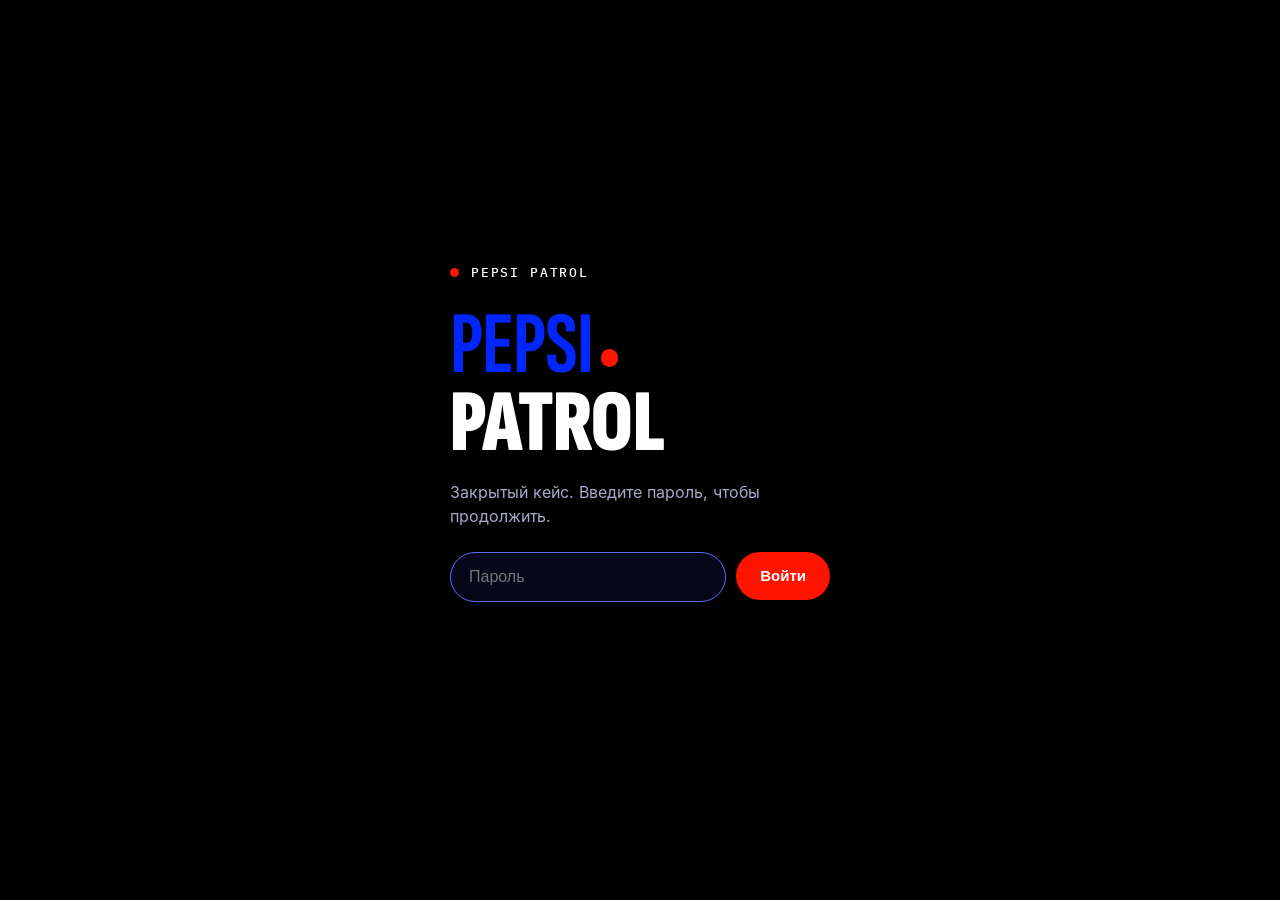
==== delivery/index.html @ 97bf5fcb "Password-protected site Co-Authored-By: Claude Opus 5.5 <noreply@anthropic.com> Claude-Session: http" ====
<!DOCTYPE html>
<html lang="ru"><head><meta charset="utf-8"><meta name="viewport" content="width=device-width,initial-scale=1">
<meta name="robots" content="noindex,nofollow"><title>Pepsi Patrol</title>
<style>
@font-face{font-family:SS;src:url(../assets/fonts/SofiaSansExtraCondensed-var.woff) format("woff");font-weight:100 900}
@font-face{font-family:IN;src:url(../assets/fonts/Inter-Regular.woff) format("woff");font-weight:400}
@font-face{font-family:IN;src:url(../assets/fonts/Inter-SemiBold.woff) format("woff");font-weight:600}
@font-face{font-family:PM;src:url(../assets/fonts/IBMPlexMono-Medium.woff) format("woff");font-weight:500}
html,body{margin:0;height:100%;background:#000;color:#fff;font:16px/1.5 IN,-apple-system,BlinkMacSystemFont,"Inter","Segoe UI",sans-serif}
.g{min-height:100%;display:flex;align-items:center;justify-content:center;padding:24px;box-sizing:border-box}
.b{width:100%;max-width:380px}
.c{font:500 13px/1 PM,ui-monospace,"IBM Plex Mono",Menlo,monospace;letter-spacing:.14em;display:flex;align-items:center;gap:12px;margin-bottom:28px}
.c i{width:9px;height:9px;border-radius:50%;background:#FF1400;animation:r 1s steps(1,end) infinite}@keyframes r{50%{opacity:0}}
h1{font:900 88px/.88 SS,"Arial Narrow",Impact,sans-serif;text-transform:uppercase;margin:0 0 18px;letter-spacing:-.01em}
h1 b{color:#0025FF}h1 s{display:inline-block;width:.2em;height:.2em;border-radius:50%;background:#FF1400;margin:0 .08em .06em;text-decoration:none}
p{color:#a8a8c8;margin:0 0 24px}
form{display:flex;gap:10px}
input{flex:1;min-width:0;height:48px;padding:0 18px;border-radius:999px;border:1px solid #2A2A52;background:#07071A;color:#fff;font-size:16px;outline:none}
input:focus{border-color:#5A6BFF}
button{height:48px;padding:0 24px;border:0;border-radius:999px;background:#FF1400;color:#fff;font-size:15px;font-weight:600;cursor:pointer}
.e{color:#FF6A5A;font-size:14px;min-height:20px;margin-top:12px}
</style></head><body>
<div class="g" id="g" hidden><div class="b">
<div class="c"><i></i>PEPSI PATROL</div>
<h1><b>Pepsi</b><s></s>Patrol</h1>
<p>Закрытый кейс. Введите пароль, чтобы продолжить.</p>
<form id="f"><input id="p" type="password" placeholder="Пароль" autocomplete="current-password" autofocus><button>Войти</button></form>
<div class="e" id="e"></div>
</div></div>
<script>
(async()=>{
const D={"salt": "HKUfVWzp7LvP8jvG153Vdg==", "it": 250000, "iv": "/3OHtDI54fpxTOy0", "ct": "3UNC2kBSzZLPqEpUB5fY4RHz/Sya+klhD2lL5yVtcmkyyMQi2EN7cRAvJ16w9U+a5v+Jshfm+qxb8sYm/rjNNYRMFFnth9c3Gv2fn6sEjP8+9yer0G+1AqYQMEJwfu5Zbgmg4ByKw1hubXs41x9pPd1Cpqx+Q5APfZ/ikOLcjN3aSF/cDmlP+0+jsYXXgn1MKTS+yjKbNaCmOxPR57pOdZTP9et6x9Tj5CdukwjO6j9SDXgLLNcyFMmweJCDRpX2sLx/uZPBsRBiJ4KGvTRYN5bDCr4duCyHhegU1S6XSU+c1VIeq5hjBIetg3aekes84XD7Cn55G6oW4hOst9+JJWdV4v6jBeuOMyRygdH18iFX0t1u/EQBxpbOx6FjiC6F3s0RfxR23OlDobm65WY+uN6QMsenANQXTj4U3SzcXgkEGr+TCMkz+x+c8RwglfQXT7jR6FlYvpTQ2dpAq9TCu5ThPIsLtHI7PP/HBrk4B4iIwKPKi6nEyWXLoMs65Ke0EH0gGq8iZJEia3iAgwfam3u/zNLY2T9n8Yb+WfWYZqFQE7umTd69CW5H4n4pAR3Z1X5rmZcHmaRRBxybThjEpVGqfAvnFLKyKhYRjJqmddya+/ISMrUAy0ZHJuw9MdB3bTE7xusbHv5F2SVmicvzC+d8JpQuUdLXzUkRsJzbowmA5aOAl55eOYLZE2zMwSXs2tslel43FSiVgG2NgQl1jynToIXK/ptQ0iIlkFZTXM9YDVuctwc2DElyig/gX1c+ROuL216Por+2q/XAPsJZG7oy3GnnAgO2/fC2Bp3xfzvCFX7TczEOeN/5q+uNgBl3ZepPxEZ3rTtHRMl8C6d/xEthPCRgVIdduOqvwCJsIZ4FXbLJJU4L2PEZc0SDNd4J4pPsuauajngHUI8SL4BMxvvwVs8DKNcWcEj4KtUs6ESwN9Rj0JHlDn3pSWUxZ2FiKKrdTMJqElRBTGB723JqkKFsxXZOdQQ29amRzOCx3XqaKE3vVXUUtR0l2HsJqLC/OM2HOdrXLDkGTW99uc8n3wXpy/vDjwEQODPFjbjKi/61QLkIghOneH4cfDPN2hup8b36j0OJHS+kY8yU8HWoSgkuiRIIVd9ikrQap+zy/716C85rvxgx8wVIIuuzP0lA/v+1K4k9Pz/Wy+Naj1c8AAATAxxOjZebygyiufywE4prA3bQ7QVCa+jc/qJMZUGyqH4Xu3XbwcMI2hPuVuNA6XCWlhMbnoFGN/cdgqGpaA2BiacE2YJi0/MLHAlD+tVTOApC9NympdW1Ynr5GB3ZWJ+XTSlDAlMRcSO1muA7GYDpS4ufyjihrK3FQMVhSG4CVurx3BvJu5/Pw9wkjCXdk9ANx5oO8m4+bFsvtbN0m1fquFrU046HMrc/k8TMHKrwwWF5vEJwf7gugtH8HN/LywzkNkXYEXOJaodz9bhavx12yvE3HYr/Y9rgbojW98U0kUqdvE9PxE5k11bTjxPteuGV2UjGHNQWYFEyA7Y3UkiyH2f6nEYBqiKLiONwnxTlNzgXgr3NLZIqeFzh7/sCuOOJZONlH/KGJRdfFfmqapsn2KQSCijPet+OqsLveiJe8S/ArUqH6mm3yNVqQsgH7k2YFN3Z/MQFhxPrfMB++4Dr3mBWJVgIHjt+dfjE3jo59rDFrhb6XdmMGoSsmKhz7W/[base64]/XCX2etHowGHjo4Hym9Isy1GEQchpmj6HyZs8//HB9Nn4Q8uPDuZKvuf5q2B/9uXZM3xqJTy1HQBbWqphdCYu+PIOId2r4z0LFWV2t7wxiBJsS4kc3hRj8v0HwvIRhJWlg/JJ8uv/yJgDfuJrVhfv5j3KMWdtRd1YVXhV/RZjLNAaXl0L7j27dg/bkMDfdUMs+SEs/B0hFSQKmdIDJupHhoTo8NlFSzLIZjNpP3kitHk3TiUv0Sg7KRATvMdxw7c0SOO7Fo3kX4CpNbvsEZYi34nKWzjOF/3hHHfhMmBf2i7KjsQ/bNy2ZNkCWNK60ytC6FlnJB3lYlV0l5FFmMA/IR+rG65krKSQE6rSX+nRQ8BkSl2oXak0unpzduA5M4u0s2aySbYmmv/UhaTTCSrVzd9IHMDinF2foxtgzWo1x9N1nr4Aj9r3q9ulfj0DLDX++79xF/yuRHwGM9syZ3m2zGRm0ngfjuERnl4ebSjKJthwersKBFEevDuGbcza3dVkFHY0YOT33tTaf2C9j2P7ccoVC0JvfEnkRHmOBhrMcjW7AZ3wHfZxbRRxZHUq0vjGM1BVUsBqk9ohRd9GoOfb4TUtDJphcj5Dc+zr5/NnMFBtguFwLFACmIAXGwT6OaN7di52zMgF4WIf3zHNOX4Ak/ZygsJACo36e9RglB5rOvz1zam5WAo+WpM0MWrrC+sV6yoRN51XTbngEIDmNbs/V4wjhAjLaKXYkeCWEWjdTJlcxNo3D3R6txIZVb/uxdHB94+R5j3GdEe5uQov5NmA/etWBA2Bzs4raJH1ixwh7TSJ5GeT1E4pyeI87W8AwFPoiNoU5KLC9zfx+yfsPwLSqDfdk2oLP2kK6LpweR3Hhb/yhpQbPf5mD2dYhXyN9NV7dKjy5qXW8ciIv5M4+MQgjHnKOE5JNbhCR8Lvu8U7cg3kvzVzHP+vFHexrNjiLJ2StGy16Cy8NKqmT9fbogDCpnukGk8NKkNOoJv8NPHv+gAa3SzbeYEMOYNUgS75aG5UIXoDm9Fn4Rb4flhQ/CaMMK6Vc0jJ2mrbVnb3xOKqq/ew1cNSW0kxV683jCE9DvrdvMvlyCIAXHFF+GLvUbGq0UCWA69EHDOZFc7ZITNQVK9Leny5CKy5h9nDse60jf/1jq90Muo+YMpTTfCyP75Uatr7iMKEl4Ex3BrF1BXIv41wWt/3tq/uG7Hj2852nvCQtKvSNpWw7y9BytgZVfVhlW4ekw0AdvwnwMpCFoECngIxzy5kIOAMky6ajCjcS9I8iVuOse8LDu3ZvYfO1gtR9bH9hGfBA4vddmfPkW8l8D/QByw6oJevxHyeXW/CVmDCby61lLXbPcXEYGBiKlU7mV/FIj7fLn03ICVJgHrXPG36w4P95KruDYj7TV5sLecGHTMfNrp4xxlq1+9/5u+N5G/EKpXz5BH9yETmahhD24xEH6LvupfPheUG36G1xjgJDC+dl2RQWfoPgrtVNaAI6hkBXscqDJLsURqlSI/e3s/n/LQTYneLY2FQDWW/x5qdBC2+bWG1/RjJPOqKdVXu5RJLHD9jlDCiQ8xrC+znXptHlj1BtcQI7zAFpsS7unPlWXmw14/oLxwnEKO9M+HrfNR43HS13kOOWkXjRHaDXPITXDKk8nTkz88vIkqQyNI6sGF/gD21VdmuOCPUmNj7r0MbA1YQUMTtLIQskQhCq6f6pdBCuvgjELK4pbPvMJw814fljcGedc6QEJD0HrtggGogyuHSPwENvWgX9sOtdqo6+5g0uzYUyzaQwXbt3XGPF9h6DcRfkY+DziWGvySUfhZlqQrP2Y0pQWDZya6KUlPT5LzUe9RwLWjsgDIJyznp7ESU1/r+PY9naqvv3Eprxi57yYx5IxCCm1mrgPJPjzVUbZ4FWecKNlYaXlgp3DuebzxMYgAG4f6Y2Ysc2jmgrbfXGXTZFK1bfU4bUjvuYMs3PtMXOShR/QavDROMAMZY4GPV6U+yYcJO10SGpc0YL+RusvvitGifd9BE89LkQryo7+s11U9CYQSAdojM/uWvu/hdgfvjcEE7eLd+T0VW7IsYGbnSme5XNrNbR/vNXdmifpKmcZnzVkqHhV8B+q3cNesPMBFV4t2s6BkDe8QxaNbaq+ISRdH1vXe5vz7FhFc2QLg1Z/fMKCxnRqfoXRbgbpf+ufCH/wUE+cK/odMbLJ3ZENvh+iWTEvqrw+se5F2/[base64]/cEtnJD46FR/R4msH/J+XBLM/2mznKylsGxYEVDhbvRmHhf1XPSKEKGQnYE/3roR2DzQxInej2PmEEpaxUcIp4CGnuz08iTEkzBIRPmeuKPO+3g1ZWSxMIjMi6K7Z+39Y8EeAbygHMxdRxn7GNKYzsYYlDFoBmpHZQNQ/ldfvipq/K2enspbl/UAXHirTEp1fUz6DSn/BLq+iQ4tZySg48DTy2lxZzhDl63cBs5rGDoG4nPGjfi0wTrcWyI1Ou0CdzuDy1Mi2Xnhti8uJQd04f6kuiIa3vUxrCx03NKIKOt7Kxyof/jFRbJ3TUZ3L4Nt1Vsh04PoXhSZ+xmlogYvcqhw/[base64]/1FDOblbHnw5BtcMyY/aD333nseLLMbctbJLHEMiSZJtuvH/RmCJl/nnsYCeWpaDTjErtMzuiGqOYL5pFvnPSADuW2Hvfxz7x74IJnjxkQwdLoWXECC1iPHt9/I7DWtf7u84xj1kloHmeROtaSCfmy590OkIJ6l7hbCXZluaafOlX/8n0k4nmSB1jL003LJYfzoG32wVxZCbaYuk6MQG9K74h5Lv3r/l6aB0icVc8fiK9urJdDo4oRQHBG+jNx8NL9tsQiFphrOGTljFIG+q0TdjnPlQ3za+QmkLWcoGServLJYDwqxlxxNf2/ZSPpdzfYwx/hj1gaJ2HFiid5sTmhYzbeUGmWBzIMNeU/laU64zBdmwRmeTctm28laL2h9Po1JmUJc79dJ9YwhXbM9piIjprfQb+D9eoj3mpy1+D3b6gkGI/nAkzJUNl+bQn+HSFmdjd2/EfLIDvXtTfahI7z5kjfa5K9j7qyk13Jt4hoIStksbqBV2uBrgbDlQAtTd0AX6gXrc46+zbdPtMemr4vL4xKHCi/5gCywAJPL4bg5HayYovhSNyKh6yUDWRyE11AlVxYgLZV0f15SgA60cOoodSA60mhFR73rhzDZ2UeTMgjBs4nkLH6yOP8h7M7DneaO/1q+DGOGPJiEh6aKkgXcjA2eLEVVmlWxFLAJwgW1XiNLruDI0n3kv8l1Hph+Kp7aqwI+9JGr5RKNxNymjvU11zUyjulkDLqQwBsmf0I7+Nn7VQEWOmHhje84KeUKkR4lVeIRVGFyqVcWPlEd2ffPmCJYXNQnzw27KJtiYLxIxM2yRS/DtlgnxvIDK+Q+JHE7yTfvPML8Idm6FeZAFEKzJOYzV8eXw+zlkq5rpF2rESW5N64wrG2q17r6BshX83lod6W/NqvQJRCVT3sIa9BO7E+muj/YdW4MJnOcyuWg45E8nF8nngbIyuk2N3HoFtTRHzV/JoMn6eh4KeaG8bU4PKKhEI4H8mjwjGWSQTvfganTn2Mc/KsuO2KeP2Kdy/[base64]/rC9AF3CU9loiC6m3bfbh0vyFbGjOuZGMva+ziuo1DGeEe6psyeAuP5vpw067rXT0Iw5+9eUwGKOj6wzMoAMtJ1lOjHlYAlsM2Mu5H9YGPmJYtQT/[base64]/XE6u5nSiYP0mSndZEOTk8oL3rJVuy/M3npnjh7YN5JIxF0YilR2RrF647yOVGA9X4YRwf+o/8PK16KKiBWiUO+PGn0JDQrEr7J2CybzuURh0AU3LKbokyzDmgufyPt0Verc9VWg+0Lmrj0Wf2Wia7Kr+Cdc8a2QZztsyQnqSFDU6h/W9E0Rx39xci8+K5yV9InC09a45dhahHjOUtqwpn8ib2xy8/qWyi9tm2z7f6VHniGDodd+sGko4tlG/nznBJPxx2jY7dZ9FZzltEu6VbNXldxLyhTxENV3vJECJfyaJx4+WPLlF/yriD5+PkJm4Dmzp2sEF0F+JnvbHEUBC45Nctrz0hLzxw+CxJ2c86yZ4ivrfaQtMHgI5AIg3B0aEkRHaWiFEgJI8Yf/aJReoo5Y6ucRHhw5m1G/UCTd8CILStDdMOYDHjKD+ddIcT1yvd7GtFTicVTWKhnTl//fJJg+GE14WIVzO2h3I566EbwjepbiXeeCjJBh3ZFQBuJ/FDeD3zaGa0E3Z25cHs/5w1QXTgIKityyiv0yL5YoMDhiq3Zqg5DKs/kKsFcJ6vTPH2Lqov3zuOCrQVrKhoGOyObZNgGIxJFGl6DX+/FeXJ/Rugaiyp/y8mC7cEtJw5uQJHqAIv8BPqAf+qY/I5n5IbkfgBmw5d1q3oxRk5aj0ygIhYzGf4iv54L6USvHynLqUS1inqPDPzsyyArPvZn3bRKv4uF9vw05PpFzfLRpRV3QAQTGQ28OL3BoVijCruSUTgXLpiRyNITjZy09dI/KZbR2xYEUnAfoWUPBPa9rJloMITBRD6Q6RiV6VL5PVNkYzhHNxSlws8eaYJv9KX+co3eb9DB9+cdAZZlxZrDSDWXUQFdAUBMtDSwS8wA4WlrhM4vqrRqVWSgAIrqRcGFJmgcZ7q1E9GFuqbWGanL8nfTzgq4Ok5cvKudma5SGfqms2t5SxNG97/yxCmK1sOuTDbXn13eui621w/FoShUddtB+9tos8Xq2h/mhu/WV/hMf/sU6zM6Y/jlKGxmG97+sf4H5YEctzH3PfYeHmrNSXRJjvZ9m6VTqYD/k7csL4Vji+/oee/NOIJdfQ0xYESMiJtehZ1vP8d3wOxMquSKrt2DhUHV85/UQ/nt6H80V5Th0EQd9J3X/bPnHZzxdOdMqsHTGVEfQ9G+s0CWtM0xusGPjQ/4yg9Q3UGvQ7ufGfie8N4iTlGU76UZtmkb25SATSlJwQTTcFOp9ud6mkiaCopXqVB/12jT0ADeQ1mQOqBkx6NOxLadtW5pcG75hUwt85GQJiYdmGN49SFuoex96kXveRi6sp63Z1v3p0hNjn7Q3nvpkk1qcbk9EDW18c0UwlMPxEqonvh3VJY9gbEqrgqQjZWkghw1tCNNpVJPVnPEtxdZUU8/MRCbDgW/RdsOLFUg/XA9NHtIqhpBxOtLT6BOkLgAUlsMNju1ym7VgKnR4cCX58MGglkMuYp+YQY76zXqi63u9aHT/WVyBuu+p9tv+ALfs09N985V2HpokkA4Ki0vM2JLGAPGxxxg+kyVny9MoMTslFoqafaNrU13lrGCS26cJNIXIBtwOMxmXJI3TumQC3S8/o8bu5fEez0ny6xuRp40/YV5nO4Kn3aS9AE764fLOh0uNGarYytA9oCFzqhcThvdonfPk9rFIK6bsV+SYMyoZH4bH+XZUSVKlsIfsNEk1/9WjENBVin1BagueV+KgG2FUi33wwcm/[base64]/Odcp1h8o37HOXPfFSyWcP4ntMB+3FZIMRrkfliRNSMTRawUkBwKpgTVvqVg7drfPabzDl9+KBnwKUBKwoMNrHLTvVM2i87lQB/o/VVPaGDd5ikc40TuqNwuOyGvH/yoTi8kHpRpn43UxrIN/hboEabUVv2v4diiEXhAZnbzaNR+lU7PGLC1oso78rvAQFaGq14C1Fy4BaALcSeJzZ1Ez4ZrvHrZpsg7eXsPI7O7UspdFvGbFrLob4ZD2JvUUV2wFJgll//9q+wgqNYmH3KZLajohRJDRy3Yer0VEoRXFiWw38CokmNw1GLGfQo7GM9epVPhREykb6zpF97xs1q7hWEiHstMLBDBIo6207q2EsjEP+SBtwg0//zZ8hK8gehYlLYs0p/K3BBHfSB3bbm9E3kJyCzJPOSyrbaOg+PM/sQ5SHRwuRF6Gpo/z/xclDbtydais6aN3pzih9m3+PEzEADBA52PZGalOMr9/jTIYh5hDaVIyqPpJeTY0807cxDNEdfW00Oayo6FK/VlE6REVTGOM6PMatM862zk6qnrO0Q7OoFVglJ01H1OMgsTQ4N4R5FEwcJaa5Hm3pIfgPMkyUFDptlX38Qum1+GzuztSLhwF+OjO8nszLkzAXTue80Cd6Oj/8p4iQJhlouY3aEOPo686Itl4afDFmeqhorAcpmx3gyaoSW3jgfqb2CVG1OI+a2vSSjeWSd2TuEqOaj0HP/r+5pg2zEj2VIZVrmunek563U77uZUTHVAk7ErDgyHCI5rzdicorrB52MnhicJOH7sXIpfG9l4GRMb14jtqfrIw7TWJGLm/M02WVBW8vKfs/KcXIVTFe8tMG0WuNz+gWZRhzd1FbrSJy7DSKNKZGplZFNWS4+shVmtgv6fmQHGNV+23IfJ9PcIviARVdrE9oXZj3HldXZ7o3V5ItUsMOhHVwLA9x5KY7Tt6y4ckal0VziGy1r4o1fgnjiQhFl4REx3il3JXsY3Q3bHoI82EJW0lDLmLvW5hgahu1tqCejP5q/lr14Hqa4kX3FX4flJ2B0hvBJ7AHJOGtzgY1yV6iXYSc6PmPhhnABYFn9gfAotKwROcNUFqebHI0Hm/OeowjJLI0uMzkII8C1ln8oRCYZTVJ8eOoACtKLlfJ9ovIoCJc1YfJjbohDyzzw5a1DgJliDcUFQslPz/OFc6lA1iLm/r00OtzWK8OMhmhnXA6/EZc/wp4bhlbnIQrO2EUq69hj/J+inX6EAgOoA2UfrdQ2JiiEVQNOUvw/[base64]/jUV08s0V6O+n5JTKgsariFXhYuc7zjR+RAY6OfGUZd7DU7xeITXMuvcdDiZjPZYMgDJcDHSFNvixX6zSCipD1JY33WRK5+M2pCGRBi0mXD1ExZhgtl/2FEI5laku/hnyZQPVouMpx+o2cAKTs4eNVIglJZSwQ0UfFWkqa3ho8t8UX+IkGRldA4hZ+TDFscTt10iTap9+H3bjWymOLy4sYofR/XhAegHKGMpDZOK19Vzb+pv5z1X5czy2FVGN8jjNGreXQz9GS2jvymwiq7wXX/LoQLO35gBl9dQ4WqjtzpsllKdfCQgstloHEPH2HDZ/zxJuOYyR1C2UgGxh/m7BxxzcqQ6VB4B7Uh4tyvlxB5VsFCv43MMQbpT/gvLJA+/+Hgm/23xbzQYWNsdQYestp37K6MhsGwnrxnQpm+qQaOajt1n/u3jQE2DmBaMwLM9FltHJNEPtyquMSB/axfa5cg23Sr/c0s4VpPgQz4fISN8vh8ePbSIeQiNozFw2LiKW7HtUgt94v0f/h+Ng6c6XGgcdk4TrpnZHrwr5VQSBKI6AKhzukW+SJrNaFeH76dWiyesirqeq/hGa3dAmlup21lFwLl8rVMbYu29FvlAbamN0ZzX0OwFJYEIbhCMhMrufuHhI7wGebMnv3OizzxbqnaL8EXAPeBjDq4LJvFyTeudE913imusgYcoC/sv9xokw8st3wQnZ2nAnJOtVg/cm3zonjfZEKbiERrt22O3YVak+JhDBpmiiPZ1IWJpuDxBG+hBQ8UXzJEulUphnT5ZMiAP14FIVhJ2neYXuaucgp44hYwQX+1ly5r/4K5bm4D4ryyn/UC5bAN+UFbWZunAItDOoLEQYPpiE8IiGlUqOqJ+leA4cqZkEFgDdTyMKShXd3Qzjgdm27VZULeywdtGsD0SypkVtlJektwSPA3uiOJ8mdX8r+w42kPBxjUIeRJ7Y1ynsQJTBacFWGnfUv8sjOk0f6yp0aBcQz4F/KFdI1lGQrMz+HYjXSH9jc2UGZhj/rffKupF3Z8OsO+j9ZcS33qQVUCkycoEO89XtmckbIz8lZu2HCHzeS6NHH/KE1yO3CE1MP0rM1OUsrMRg9Wq+0/RIF7SdvuXeT0kIqZJvLpWztHQ1ar/[base64]/mUgqeguHamsmmoqIMpnGlj6180G105hBUBvaZicr8n0uK3sIoqpORTL6zCU4jq3/18dVfaMjlQ9NRJE9uSwcOhfziqiUNd/Hix7U1MaY8DE8a54wXS7gircw8fpkUS0vADfiz/ijvgc90CzSaV4cKk01Fr6hhCQKA728FUeoPFCu5Twpk4+Oq1l0GbhjhzFOwOEdf9JolNwBwKG09LDHMNaRAYqLIi7nIHBuHg3oqcNgQH7MvkTQQVBLKwGY/mxszuqrtTYTiw7K9bnM3O6oC/Qa6XuknaBdAX8DWcZ9k6sdcNQOtqvvcEQZkipe2iDARA+4jxqJVTGc8Hf2Wp54AtROdxuPp5CHAWbJBUSrkWp9eiu9B7RuYxOIviZLeW0/6/NZTEYXq7uDSQJqX8ST+j3WL2pLwnzzPKUMRfRYriKibfR69eT9LDIOtRPuyhSkiI05WqFW/[base64]/nMi/pjV0nOYXBKTYzAJob0mGYGsbvhE7Uy9Y+eKUKQb90tyDcVbaRIOPxi/sBXIWjGtFfG9zeqgd0UBSw9gtkFC4Q+dT6ngEoXKaiHDYSDJirH7Ch3ivy7wI2+w+4MxZpXNMgB8PSzm7JWmIxZ4ZS43BHLplV+DU+nTkSbAQx0D9ptJXvPzvVpjEngcrgnoMiaRZ3/CaGkQXR0lBW4WiaaLxY9Aqpy4yTsUyaHJ1+gP92ZKTqWsKV1vtIW97ZAzCzOCphWZ8LYlslc/RGvZSUGcI53SzooQRCn8NrSORSPDva59WAjcjRB3tBgd6l4aBj//OfwCRIQAjTskshRwhS7yZj20U57EPQ3LF7jcqZ8JuoxqDR+g278UCgFYms1jRI/8P7+nWpdIMHjnZeVXdw5h31cJVZDpNz08t14aDOBMlJ/TaG02ISqeml6cTG3Bi4RNJ7WFHNN0e1uT2NKP+oiUGfVji7TBPEJAaoqP7NoHNV37Cq0jHrOEXq+7zbgkp/1N5vRGDShtlsLDStetZQRo6KsZaaXlv8oIamOSgRQ6D9WOUYi09VIp1iqr0VzpZDtQocc1P4JlOzo5p5tULEM0tlGmjqGrXFz/++agqjdx00N743/r6h+Cmonzxr8BIFh4y8jSnEw9iqWMd9PvrKs6rlIrOPFcdX7tTpTxSvaxL4UJU1I/[base64]/mmeKr35/BLuOfSNbkyY+k45jWC+m01w+KhUtT5aFUlqk3xdkgD4re2TGZ2rP0p6srtW3QrPEV6Ij3mUbJH9RU4T3PDcpFa9plpRmomcp/cCrHOy3wb5aoJGwekXa/H65Xa8737lUCqQeZxDCPxiVZyvxQUEzaEGZai5Y+vd7WRBhkRg2vU32n3oKZcWTmgf5HEOf6p8WEgfulNklau7CBEUnrmlREAq6NeVbmyhjGjy9hPgUo1SVuZCw/xqHK80+pyXV3cgOQA5WunQ16QZXKgX1hSpgjTcWQUx6NZ79wTfKCk3W/q2zEj0bc/vUyXkO361M8cGoQoLzClM6Vkot69YMK4KhvJZfKtWaWahIQ2oflw9KSdzukIMZjkuANOkT9U5YS2nlc2r8KpWepcvgAq/9H/QEFe1gqLWT1KDIimHsmqCSJQvdxWvbzCz7NrsaowFHQHAowjWDEymZTestDcscYD8SJA0NlhBKpYYL5lIgk+X3Uvfa1SYjQUjxd8vKmk87O6B+xSP+L1g1XdBrtKTIP5W2Kc7u8vzSReLBD7knR6CEZtjdlxfK0V636kN5qP1yJ3o6HHeyu/crN2uXgGWF9fSlXVnZ3BRyyITdxE3Q5QnYoWs8ErwCJhyIy0iNQyUb3RuX9fthmBtbRmXq9+U0Fvp3PfsolSmy+T5YY2kYt4U+7Fo2qoZZ+/1DcLnXzRyMExLO92uaKlw8ltazDd6RXzsGVfboLe/kGPwA+jAod/gnOFQokr04o+8HzKOIa1nP8AiJvtkDJWgudGsRJ6jjnry4ck78GNQOI254WiX+D9Pe/SJT0riIbp4W/XB6dusGY0qAcgXjRt9eJnd1Rw75N9zbBgSEkFgoZ1qZnXsZHwkXjrJk0GzuFsfWsxJTWz1WfkhEeOz9OyQn9m21cAS3j/HHQ+Zj3BTtNVjY/[base64]/YAEHBIDSx5DxGQ/O+YaIPQpsMD5dQ+C7fD36FxlyC+nfzIEDKTGVkmlvQaPtCLHCyfRKJEI2CKnz4iwhrPIbLTjhAYZUaNSvS4Pu0jdcDRPMbqjrG9IHAucY2Y1B6T6fNk40DovL2nAMwKo4loF2f7C5YcawXOhRUgA2MtuyaLlYlM/eNLXW2OaoE4VZtSDgX/Xt6Q09YdenQJOGIR0RL9wKlDjSG+YS1l4HOuUw3pDZvB/wMzccOzRRTwqfFHqgejOea4W07sFcBrJMkXxaoKB3JDTla2oSqkC67em4GrPTwKt5I/phXYofxBxZWtvUeLTc4W6wXtNXCeQZpwfdUZ8wRJ2KyCmUXB/oP0n9scPOb4MlNYzhWjt3JnlvLjfK5mJcaWApXhjiLRWxaVJhM9mj5wOrunpyOl3Y2CVlnfOYUn3fLg1CZXzD7jFhhJ2BkLcPJExESN6k8cLyqbpgSRkvnE88Ywgt8FzEX1AxaS9+XG1LaRCuO85RuedQurUL0kWJoreTw/KoYOGNBmNS8zCccQZai/ybtOing9wZe68yl8Bwbf/o8Xl1XpfXyA/pOEyEmp2LW/+67xrlgL3RvwLx05j2DdIwjQ63QAFro/Rs0NG2BUMQKZPj/n/3VVCuU7ZMd/nLD4Hnan4KhrAl67Fps2qtXtYaa5lsNwFK+Qmb2lLvUKn0qPZFR0Nsg3ZArg2JIN/QhiSIMOlARIOUhAtgRwed5RFkTq/d4eqCLDIm0YIJ5EWKP++t5owu4XnQoLQJmSH/Hm9DCzzdRrFFTei59OLZJ8l29+QMRbigTdiHzxj+KRmitrCZhKSRxAiww+9qEKL6sgSuRn9XI2votBaefXCbSZJH7Ie30o/1dqlttBVRWtRRONq7s3r9sS0KEjQKOGUx4Hb/lGkP+h3XDp5bugSpG1ueRZPSR5rfxjtsGoZ5ZWEj+1BkLcqzUvnMFpoulhgh0+FQuTGovWV8UFq+zZF/SvWO1a8LQoADndRGbTrvEOHHqHLUDnMdK5WLAeaz/exnrKjBeqsMdfbQB8kzK1wuP+ZDgV5Ft/pjlD4ogIC5Gp+kdvXzDycDsiySw93Jv7x/RkwcECA9zpCEopSg8UbnUrVjiqQKfY+hddl4Xk6/dLh5OxM7vtwTxcct4hm4sLXyYBkIz5PpNw37ysXwH4Sf5QW4e6FfNZWNlRlRpk0Y9yRyCA9Capfwcp7VTZqgHb3Muy/[base64]/L7PeY0PDePY+QfOWGccUUYSJ7lGN2+AMQaBtm1gmbQvQgt6n+5QLrJ97ufHTzB4cyQQ46/OV5RjNf/Jko3E+ay8GIO8PuBpjTW4jVpSSrb636/[base64]/TqvP7zVO8HympKiqIbrGfvKegv0fiTTjE33e2FZonyTDih4WTTg5qHq1J07VX8Ncgl9lXLnl2Da1eeWzrM9XlLRz8aF9ao9uwWVdQXvDMN5NuXxgOJ7V7RDLhDwym33op7G15L7nkOpRoyZaiOy/YZoPumWclsJjKgq80XcnHbMGsPXs6hkpJVo6cJnUDBPRW3mxcQyU2r/7nXZk/k1tt3Jmifeak+koTPgztjulUxsCHVK1b1ekcwHEpYpWh7KcV2FRl0PY9aZVyE7FMhHr8UeQUCvA0ONalhwhAUWe5QtERoUrPmt9nWB/QcdrKM0fzan8Atde/WpTD9acQjmoXtc/T10CVFUEz0caxLC5mM1W+1Z7qtanKLjhwWtqF9HsIWwhekH/U93Be76cuOvePvYtLu7hF+jE5Gl9iWPtfoZf36cCwIByHx/+pEaN7FCtPKLmslaSZw6n7q5vu+iAM68biE0mzyw7XWEdye06fpJplSOubisRWzdSfQMGXBEgY6AZ1LJdOrfU0dsP922aNjxjWMXPFmy4TT+zDlglQVXZQDr7Q29iHBi8D36vnzd6lm7YI82owWs/[base64]/rHby9OqLDNx9hpUTxOcnSa9UK7t4V4znoYXIlxVZ94jq6JslNr4TCmwHzgYJHGgBvsfsKyLFCy2wc8lfaW5AroqCyW99UAgQ4dnZ5MYbo/ecUlIfRipRPiyvRyryFm7/472tQlr7znXktmySoDgFYycqizHQqviW1A02QR49AFtpmbGoaWR2dpFrgDtw5pWCCpWm+PxDXjspdOdn6lDRwbJXd+VGX2VeA+JjJ/WRUOgKBOc7+/vi1PkNGsSaHo0RpdVquwjZfeVr4JjBabHDb3E3yVGgmJIu1lL3PjtnU1YIiGQMnjS+VdZXY6Dpqa+oSKRkKyvJmnYbpWan7GVwGxARjxVRQ6RV1U4w3NtymvJT+vmrHyOY68T419fZPBqMmlEjptgkoT1zBhCXtAz3bNmVgp/E2GoGmqS4eDGNMBtKB33qrD7oy7Q+qMTiKslII2zFDqI2ilopz0Au/iExI/JDYp3Hlen6NQAf2vZTcbv6Zv3P5X3o23aYCaTloyTxbvpVb81KpRNygzWPWZMuP6iKdRYPCs56tgLiz6f81KAGYjwiW/zTXWooKH+4N+E8W/wfrxoPgpvmPl0o4sn2Gmn1cxxvAjLlvEyUFX+dduEfYxXPqbe4lySAmSyLchqaAuN8cA9p63L4OiEOZBVYB9N3o908KEXZeZaDbqtVSelrp7bggrX4lPfclXzFtyr6sJPIxssqORbrpBvzxwqBGLM30ojk2CXRAr2dN58aTI9iXUHer/hJNPiGgDewAXFYOvsNC8+X5rthjx72FUWtLitIy/tgsPHccKwN90gYZyn35WH3YSw+P76Q+604AKw30kHJHxA41eUSQeJhGdNnv9b3VVtJBbL5dZQeBVjv2qMJ4TkDPt8M4HmxnTtECz6mIB4IzDxIvw9QraQkv8+2Ccll22A2vTxhboFlO/MFUwsS8cmd2OXVCKqPc5inPoPQzyYPFhZQfmb3C1jpZG9Ch7k3Q1QZgUVAhncpN92UnmzRvp0JcK8CDwCXdhOLd8Ene60G/0KQOzfZs500NGETtUK2q88erelotSu+bBC50/[base64]/LnU8Ca94ahs+FDv0Ap6J+3m1MsYqtRPeLwZ+5LE+mxkfVs/Q6UdwZBiuMtNnOwop5fskfavxsUTf4aUt25bWpOCCSJeyqM5CzWi7aExA835b2Cws7XdudsAZNZMklTVITkYdYzGQQhIrAJRbndMWFvbPHRqMbUgYp58w6PcYBE7tmb/[base64]/OQHFMUFqknoTOLQrU3aLt9wNCEyZ8QqWYrXNVT8sww45MZasa/FoWqXbwrAPM3pKvm0uPv0IycpDdGUxrdoD6Fc6f3RmenZlMRwvnb643zu+6PFvR117is2TXF2DwiZtoYtDsq40QU0c8hpe3Lt/JcyoZb667V2hE5gM0ggVyw0Ho/9vcrPp4lhfQViomNXX9AHEobgY3XJhdJ+36tIMeGYbJK6g6f9QMhjrCrAo4c3VKbVtiBBCVZMOdXvXdDhtXy/HObWTPiAt2GXaEj4x99T2qPetYoQMeqdrTPsxKImX1PlsWL/gmn815DR4j3XjAXCUjH3/JqUmQZjK3jNpzHMmg3JNZoVyH4/OVK+Gt9Rw0mW5uR4pO79tXgyUfVJxnbChGQpbZMtIfLCWTziziShNKFkMPI+jEoJNyOTktf0hJsBu33wDvDAO8oWgHV7fJ3DLpIZlnnWa1GfC9XXD7kRQzqtWbzrLeUPcs2Vko0DH/K9IrvLNRGFC14XP/Tk7rxvS9xNY84LSMmD0zA3jYicINIpWBAYJtS0QqXSFP9vo5kxAUnL1KLoA2zxkDD1KJCqBxoo7+OBHcpUpuP2RlvLQ++GROwXfsVQ6bqNGgFtaFYVTJaMDqqfVeWCzqytJ32MXM+t0p1NKcShMSbTGRLZ9/K6rMeSrhJV0G+ztIY0mz+0hy2yYxapAtzhQJhCzdPjSMI9K8/TWarCCyRCabinCKe8soD0v6/yxVbM8FSePmuiwVl6wCUUSIcXeHhqgVqasPbrKepJ7cz7pCjNaAcyxMAqIWkTLld4Ed7dmOe88VaMdU/Ilp8oGdFd0Z8nyPrM6rYw7f+1jXxObAbjkai/F0X9bK/K0C9B74WV5r8U72I2r2LNGePOynn1t/z4qZ9aYTMCGzDO1Ma3XhBGcdbFmbzIJae8dKp+KCUFPfylDdarXup+5UNZluTERNH0Lsx9eHJrBSsJ5C7M436seplRZQKtoHRbKouzNPpRmwBLhN4gz4ua6cOLOaqK0+0XIdDDMZJuA6BxCwmwYimVPy/HTzGTvMdGzIMMi0lESSNa6b0NaGnGlsXs94sP9Hj+vzN21r3w3Xb0Q4Gsb8xB0h97aDkjCUWbzdibYNX5ESNLusdLCLZIHz/nwKOcDdiVXnnfM9LGQSfapL08l0ziMCAKsMo8RJU1CKTj20kO39ASk2V/G7CU5r9FoaPt9rvlDUFCvC0oGmzAVwo9xAqFWS61NjDUlrszPM07yNSh0MtOPnrjNhJLcVfaue+Sq/4uTjETBXL3zeGCWn5yMzakBUWX4JA2+t3fFgZiijROSiexYvZJ1HVE3Q+ntOAr01vmm3K7p0fY9JGtGVEVmZ+0WT9ZUI2ajTCp4FM+uLxdd//8LnsVgvP5ec638pUpHcC2AssK6XX9rOS6ruTaIKITZcQ4lldIv7fAyj68zaZDifpgw4rjLRYHmbdESR7Fa40cZvTnCaQeqSlNMmMoONRoyj8vfX0kLOuyhu44PXIhKaMXmLXP771Q70z1uYqUhgpOKz8X1g/hj5Pfg36mdvnen5Xv1KPJ5cSbADUr5joqnmegpkn+zOjhg2uTKIMciyWjXQIrLSRA6IFiLHQoD2iOui9xy8ipVA2wIh9KhXb/Xg7wXCiKoXppxdrGW69U2GrYhaN8AgrsGyxtBc1qR08jhT0M3gGtrM3F/aLy7fntsyL+DbiHdu0vAOz99D/tZhcMlZbr3KKb27wNavnwyppTgnL5mxUvhAwB2mWzKgjxdutVsbqVF5G1afswKYCzvDihLCIr4OF6bGodfBMIe0zj9o8TZ9gmpC93N5e53ck5QX/ggLcDayIljopxkBmjivZxFXwHRXv0F4Ua4o9SUYLxKNsUrT2+hELDHmKF234geuT4A+g/Fbg3Ph7/BxAYY4Si4o6I16MMnwsaJJmv2CHiX11RMU9ZEHcQTkjp2mQTQTtE2SbiE6JZEMY8wcMqcOaiveXElGzkNQUW3c9qPRPHhSe61RaYAhlp0/pPir0kQNi0Gb0leY98806Hv6WOqGlogec9ezoadgMfgEehMbISF2V0CUoUHXNA6OEAPA0cb00OJmXNC0C1qQvhNo0OfKmLkM+c9rEy6Hirk8OKJKfH3LQthVUk/dfOTatUtMBAryZwdKN3cKdZMU212EDeyDGGbsyUsVsO+aKbEQmJVkkleIEi6EQ74kGgShvoQR0Ycmbq0TvxIURjMjDFeHC6/a/tc2xIOh9panUyNtXLK7UgRyUp6/o9BOhXlflZLpBisTPl7TXkyfeODN9sRKBqZH680D/u2HOnEn0hSlqS1WXv1MZQNf5+XFOJ1zT0OP6Qtd9g57dMkRNVmCAuAWvE7jzGefWzucsDcMaI8LdVUBrDg1gnpjFIIg1EGmapPByCUd+bUzrKoW8RNw5a5k0txEOJxuZiaBEYsCu/EWmKi2Ol58dEamZdqaNvN03n4VOwe1JNFQPMums1/oqtWDxIjX5RuFDsWHyfYzC0sa7xhBg2QGyQdMO7InLg3n4vK6ZCx/6h5TgNqEzv27PSF6OB1Y7ZHp8NcHS8bjeTrtiVVPUpvHmHaCTH6Mrmm6O8Ah9Tk+rs1yAsDfLo1bJb++Z0H3FSlfTCQkdf/o3jGlD+y8di3fQdZXfvTKF34q8mB9WP44yUD5p9M2veBVHkMG8kH/rXezpCXhGHa3y/P+UYvApJkrmz36CAW+icCD+9fHwJI+joNlqJ3I/FXxN/fkyjiKKAvFt4a99/aLR9GNPruN+iaOZyhTmWpJEBposZ9G94bKSIBEk/upYBWQ18EsWK6gUGOQMBlzpE2lNQRGbmxOyzJbqQu0YzGWEuoK0bc7maqFehP89YJgSd14Xly/aQ3bCAlyCmsi2xIXV1PgL8gD4vK9w95FK358RWtjaFFMMH/ib7TbQ2ToRz0/[base64]/WljygTa1MC2Hhfwcc5zNeOoMTDmjtA6kQhL9CAVRAyoFzoohUESY+oUZLysoXLoRESb/lGP+tTt6RVzUoigI7XSTJJ+F8CS8jKmbK5I1irUy0msdCXkmpmj4bNOmRRnKNwmNhSQe3t9iJFwKI1dzTF9Zv0eneIZU3eqsh0bI8hYOThFOEU/GYit7XOmwOuapBDhGxDBMEeFP5MrqCY0Zpu4+IgiAcUet6PGy4f14XkUwY6UXEgqbnG3x9LQ+M9up4s6gf8qqYtkpmclG4bYm7au5whdvNpYlin3ybviNxi25sbGTadZtMOqzMFXyr/FjiASlxtLY8PtT4corxsC72zbKDOCS3i9718ZIk/80SlmlZHjqvKlYQPgABJhnddHt+Y/c2fdu6QkKVzwE2+1uNd9OgQGIAoE1MKzsEe12AvU57D/Pi/Ane8iPH4GRLrc0FnBP1PyI+ULMK5WngPHPAMPxWlzRYLBFqV04H6iLlyKzNLP641tPyEcYHtSM+FE6g0fZon9MoUcEf25nt1Nk8OZmt5o/69eltgIKLpbBgeYmDpcFvjjeNEGrKT5uyhlLTMR+ImWJA1bGr3wc+zSSgv5ZjHK+ZKKTrQgerQKWPnUIo4YLJPh+Agcl9SnbSCPTAwVqGFdZF3BmXEpn2TEm5y0Ts9qbNud4qVEyjVBxaLC38KIXSGMe+38OGq3oos9o1i1M9dT8UQ+ZTRHZ3Tlkz6A0QH8ch7/Xc+4mNjPnDoZDSjmyAbhQPh680W2iAmelHn8Ve+2jtdLYpq3h7xJukO1c3V1yz2vc92oJ/MjoyvvWfLG+sGNao0oLIT9w/lE24KbOFR+RYK3B+n+pMfbIsEUE7kiEHVg8BOLQMIUJKCB+Yj0Nt218wmcXvyah/zwyYJ98vIjal0GO0tqIBJ///yoxF92ZoXgMm4QjO2vveDZvkCAFOlEQDTDCuidOCF6/WPNm1bfJoj9Hsb5uMo4bHm3ihILTV77ZbyWILkqtHtDj690EwTboBkxS9l5msS/gg9qocV8Zb3K0lxnNoFz2GcUwu9N3x4rBIbLkNt+hOnOZhBgJ9+fZeubVkfntTz8GvxN8UBnOE0vE+da/[base64]/mSsWp2pcOmLaidhaCoEwFLikdIMVjnvCxoZDZjwA1pfJytohPwJ/+tPNHAA1op5kDioqAbIcQokQqvit39DgvOrJUe8hyZ0gqTomUuMuSDTzhRpu/k1zH8OHJlsN9w+NfZeYkLQQT8qE8jijiPHR07xcBf/Rit8OWKdQxdiHZ2U3iUL4TthV0WkFrRl105zCCyqFxgPcbW06RN/tVkfScbxfHwLRVMVJbyG7Xgfe/NMgPXH0I8x+62PeqUli/6TjymUqnzAD5/HgMLv3fwn32u3umSnZZmbyJ7Nf4MXSrf6uduNc7+4pQc7jdzIuygFBc4en+w6qmhFJ78GrTKI9e7V7Tn/w9OHAjS2wOHOQXFX/1+nSU9C4H0GtppAoxLl3w3WlaHglfU3K9jiO9COzFmTLRc6JcdZsjn5X5bXjlsLSu3TF0vA7iyPMd8P/AE4O1zgyPU5YXbfHwsKWfUH5c6J7Ha22rwNRsOp1MdROe4RKPi38mNdGu1OizGp1tn2VBJtghLLW3/B9GoeLh2dpY4zamDYICkmE664MjWLQuMeCqJr/uAw5FK7FHBGRUQzqk1sr9WD2ouMKrhDhkPWw/Syp1i2XRPJMcd675UalT3hz9HnsaNeJFxLc5U7e2vluPCoHt+uEgjAfMxwhOusIj5EuWfFrLDMOYCKLF7DMWmcF56LDfL71xXZ2o/DXL54XzqXp0bAtvvjXj8McxTHW2SZkGwOShnEqbFwjYFWExuRxL4t9vn8uiXLBgTvPvJlL0mtgOeYYomlRHUuH4EMlbvyvGQX6X3J4yDJGkiD1j4roE3Vm+80ji1Gq84YiUE0Zhz+U7wOQggjM/0/8unS3BYKAyl8FHSuw9V/bNqNG7ntr1SPTo8tAY8psA4lUjuxt9Ph1q2aCMjy9TqcnZqz6ffJQ8lSPP/zEgThhFL+wZBi3H6OQOHsnybq3ROEf/aWIJ6nNW6C20zXbTALiBakZOlnNf3FVtGLADLkDRWNWiPeusg18GHBh3gXPGR+B8IgGn5kvx6gqJwf2GBImSji6AnIkQJq3bEa04hVUDvNx+p75lo4R52IsVwC/xXFHp/PDXJbPO6zrt4HVDeK7rQ2ZSqgA92fItyhQumMlxAXHrvr+wZYP2yR8pSU7eaPbIIzgJ7AzOtW3216FQaJ6Jz2W/eyAFpzEn2dKxfuqUYvHaF2NRJds61IR2vvG/8apstKrfVJEzlyjZzDJy3R2H8hlMLB+uPzbSN5fdITOBXvlA8obvmW86/ouJv1GE9HZx35e3CYgPQUFIBoby/aqmsMAGN90iiwJa634+o5LDEmOyQ7TkCjzNcgt9umJvtBsAtYpZ3BGcPDbHaEzdF8GfJ1t5lPaCjtllGVcwYk2xp47f1bn6Ve8h0oTJpRjv/wToezEQQ95wmN1ir+/LVWQlTdRuQmfPcRWhY4i60wdIfciguMhuw74+T5xM3PO3rdJKj4OyHdYitdy/ObbVZLPk9GFGajNDLnhe68LVmKq5TrXUvFaedEi7M04DN83tnW8WG2/zrbDgP/yiPj46jv+nYuEPSuTq0Y2Tp/LmSVtKO8hVfpijIVOv2in4SxhQBJe5JnYY4KJcJsgde3wv6IeIoHB1Vg6PQAnX6FlK+krbzcNaJwB7S8hMu9gsAoQzXgzpI2MZzGhpFB3U2yZ+cjhVn9rfyElIh1QwifTN1EHQ/[base64]/[base64]/HZio1w4B6EiVbA9F1Cv0txNkHpHErsg2uDoosGx5y2RS4CKzW+G94T30AfcLR9+JcxUBPnChG3/3unH+wCkEChyG+eqYGPEpGeLySRdo3IiN0+xn3jpmDxcbgLAjTpl/M755As0dUHfT8QiXzezrh9FuOFWVcsErpVhG7RSLHpl7OgjR2dhKAijtD/pDaYfOvOkQLAQHBK0e3DqxBL9fN3ehkCpx5ApjBlLcZ+7Rg2btbHYszf/BRsk2b65RL2S/6TAUYdh4ImDpxrD1+9hIbxC5TJ6hex/dRDo/ngkH7EUces6tdi1M5H6mLtHGYvKZ7E+At52EHfRYQfHOU+B9cw+S7ShakccAuXghbv/q4gPx2VFneJvz7mbTBNN69P84BtyA1YCJv3bhxDTM0byZ9f/r3b25JmBlpBuB5JXrvA/OrAO2E3q9JPEnI0h1jfOAUS203TVoYcS7wLYfZGxtlmhW6HdodKeNBfuoERBsnV0iEZUJ1Ittefs4TtPqTIWZwBA6jXuFxtnsLw0jsZ3Wkkslfpf+fPcE13bkROMjBc2Jdvp8rCjVsGj0P1ptPrjflBs8RUJhNaX4wS7PcTpMV0a4ZV6r+rqq8egM92/rHfbT9idXW6A1Kucu6RhIVofADgQ4oWv3SjW3MvPQDdOi1k0n2/CxhEKjbLNMMSXQcFxtxhsas+4WDS6kK8GTS0ofDN6YaoQTYsA94TFelKUVx3ZezWPdLliObqwgfBWl6BsAgCZDAAGP4rnJKJe665aKOBD7ahHuBWG1s0/HT4AD0VlqPIf2bUN0znionH1Mj0AIPGxFphyEkbSw0cfdzmAgHOCF3fwsIARv1hMsxRqcZ1OrzBb3d1IVpWMcQKqfHrWxiReMuxjuUaqy5oT8K9rQMIBVnZMVROV9WKHFL1MdWXg13JAuFLIIZkoDbmz9CC9VUSqUmyVw8upLuqRevB7oJdeBrMM6OGQVe2V/+7webURG/chW7JdwtlG5flic8cJV8vZPZVldfvvJQ9VaQHaipllvEUfQraQH3rjV36HytB3beCIPb84GoWEjZYk8q2i4r1S1d3tfchC+OyMxi0csv2Z1F6CnP4YGxgk7qhmIeHLKlSoYDQHXicXX69lB+6UkjGAF1yXIdrOaH68IzbwagjoMSj+t/kgaJ+P6vWiYtfnMjk903DSejreHpRq86B+9YMyFMWqPQAEHwTAlVe8i4xYizl0eHKjCjGm/aF/wAfMx5PrwsKyhV2lIhdOWoIyZH+KWJ3SLpDAuxloS9dG74YGCxnmiwn1vJWPw/+XiY4ebkKRZlAcx5IxQXvVK9ORwRB8wrG8YjCXLwhHUIuQAWLb6/BhNcAEu8MKBaoH0Od7+VrsRaQzBgmfa8ypBigl9CdMooaFTItR8C4q0Ej1MIxw2DqKtgAJ15jHqqdop055bAoypiTY4OLEtcqoHk5iCMzBnitpeKWJehQKXp3Tv5DFSD60FUJnRxcVYGniHmXrMhuPoa4x9nWIX8TOLsqpob5CPZ+MpAyqbU+Kcl6/YCAdATbPSD6a+IIuSrm8asuP7SVzwVYbhwqy13Gj6s1YhTvQfXUN9Z1aZr5I764kt0yKXoyucDr/VRgU/TTwF0F4ddq/M5hUP2gVSpW0Weyk8TmoWL0bfTtC3AJgcxGqp3MrFUvL1LBzihvH7KG06vQNhy2uZUoGxKYw27GUtQ26iLhmD7JAwZ1VM4fPeaKCLyUlIWb+aPAWKhUpy4W2TkEzdtmguhGWDBxiXQKUmZ6r5m+AxxZWrx2X+MexymL9um0Y30S5tfpqxh6W8vi//9T8tB67rcunji6G28szqXjCjN5CSMHk1jKQJrPKY2YE0iTHm4vfPk8bXUGArkpyXgX9+mcLhnL3LPNYfh4whABJ9ucBew0sHzrNgEwj9dAbNDVP90sDb4V48i2GCvygXDt9TZNyZzIluyCwXfO6YfSyw19eR97tPqbAwrERM0WVtz/[base64]/usSMXxb/lef1dR1GrQNWSnnVo12vugzGgCKOpxL0D8/+MUzgjM9pxQiOjXNWrsusguR0pwB2XgYSzdfHfAxyWpYMQun1Eqgiw2EdXNg8HhW0/muGMPJ2DKLatWaQObvE/pj/+eP5Cg+AlGGPnBxGzETkcbSqybINjC9EPFxeZFMpl5vtWqyDntvh7r+kDLwc2sSwGDnLPxMgY81mr449Br85DeqfnCYdoLrBmoK76O4jCd1eh1aQeGpzf+CpOl1TNqtC50ONKgMg8zSngsxtCuCKnCfgbZ3L/EtSBNCYIVmGGCH71X5aPA5hOE1t/8kMrVG88NMChLMe5jv486eKrZd5C2csOFPEq/y9oFHst25QbFOWIb4/ap5jtQmyihTQ164oqaJZekau7BNwvzZdaxua0agoA3RUVHER0N20iXpXl8Q2YwDCwMiTKSEFXIBWm+wpuPAYOnbh/xi8feY+jeBZHjvB60QRdlX6fQuYT4f7fy+lMMZTN/qV+sFHUA5jZ4lMcJKKVPO2hzQlT9r72WZzoybDaOeTfdv3WXD5QVjzj96gElXLOGXUB4SvwA6qc+JYmP9obP4xTdhBVQ6CwtJ2klnzkiPGlGOZZWJEjUFW7/JqoPB/oJy1uNQwZZ5/hpx/lXbOhCK8IAhgFpWEt67fLPr9fvUI4fuj6dBN9EhITsGq4FaWqMJCAgLckIlnq73Hxika9TWQ4zPS6WsVC+TJdh2NPxWlbz/8f2X4lVUqjs2bt+rkY7Jngd5+aP6W3+aFRd9KlLZRZ+XrYwmM6mHKbdfM/+WkkSAgqIYQ4ZrzPi0Ywdm/pDLudYlcE3ex3Ovftm0Z8GxBNFGN6IFSLUK3ZJvwk7VdsbtjjRK1hIfJeZyhojHq/1uQAghFDBN1oFj4FlcyuGyTkJr/0H4CHFqXzdPXQDsaK5s5LoIbRjXSOD62JPYOAoOKoOZwIO0aVM6gu7bgmIkJsz8sIFANp8rJEdo/QaJ2mtZYiQ9hrXfpwUARfoo4NzwVtiTylk+7Ac8tbH7Frp0Eg1cxUYdB+UfY16oIXXqLXqAple62BH+dGD0Iv/HGuHLEC8MCXxZ0LQUXoAGpW5uil5b7smV6YOTB+3AJUBSApD3pSaJ1ePBfKnXKyicwd6oBuaD4qD/MIPsHGNOUJUMT2mTsrJJJtzQl5fzuscnnrY1/VvbpmmxPsl7OWE/tXJMVpSOTdVWPLU+mUq3/ikv/xOgMK6yXnimZbqkFwzZnvKeFSmTfmTS/zsEahtZe0IhRmRpQWgKIdyTe9RM0UUjpUzHZ8mrpCLI5yCIdDMnZ8mbGrf2holB0QmewmATi65eB/M89Eyss6r0QmNhjdnvBt8w2S+TizEcTF8qdxKpCpptfXEgXzXHzQ4do9an7ceUlwtXq9qKyIXa5Jh+kkhSzgUbvgW+46HgeG7ULvVxm/mjd28TTkrdWX3PvGNpPHK+DB0NYZ+DFDd8ChWmRxralDP+1amCqJ5+pPvzFFjuzaj55s/DJHlWMsnL+ej7hBdvP4YrNblt7u5eYIjAhpiDHOFMtT4APcN1tzIuf8dYvIlPAkrgmylRIPa80l66uVIJrCqfnXnR54sdVYpHzxUqLLSuRGpuC48Gj+k/FSY4FENrquOd/mFIxV94nKwqz8neOm7fjxVn+3q7KlWaMLpZAsfs4yQ4aFEONWQu3zVNCv1oXEBlifZuJphHjat5sckspa9UuI/OJQbBXPayVVKBs25VrOLGeSqKP/ov0LU2EPaa9mOO2jbr3DY2PT2ZurK0orojx+HGnyCekHUjJ1HeEdZYindg9+e5YQch+VXGAJXWEZ+blP6fmEIy2MzQwNKZuv/w0H9pZsHuZ8L1LBtF2lHaNRDhB8OAkv4ULj3lqunJWFO4XT/7BL30acg98lWwTw+oMpDpjvDIC67lmRM9HvXnUTS2UHKLeeoxFFN8oet9PAi5aUspyPJ8RsQIW5GMIE87wsk7Lsu2Eh4TyVM09DKeVsjCC5brCpxnzKFhaFC5VQAox2Vbkf1R/kqXRt3ICHvdJc47YHa7wxzpoEP/r3V7I9MTB8mxDtkqEsZrssNZViFOQFxZZ+pXtRNzf/10Af6vWObNsWLU7Xigo2U6E9xX7CS2vLgjijK+MmoTQnKydPKuzxiELbIY0rK3H23wrIcLxgtelNALS6mHiUtID5tM2Q//XhT4QX4VW4kGaFGUxRy4UTS2HFjEaJsucFzAJ9AFT/kWfHNIG+EGyBNF0jim89x1efucVjY1PJm/40iR5zZXzGFn5k/[base64]/iHxmM9fp+B8M6nA25pkUGX27v7ziVDqiNdiOtvoBCNmPp4gSFsC9Rh8Xfiz5YpDKfzJlyqrKGkNDundFNjNsavpqpEyOre+vsQ8ktxEWUBmGug4400PWo3aLHeZCX/iOunP+maqq4I8Wp9VgG/eba7BnXOxKU5G5BTxdV8HZBXuhU4uHqso2XlZ0E8EDTbaGVAvdgbekaI0dmRTp+ST7C83pNNmO69MUeAzyRMEvoDAnPsTuyxSlD9M98oGcXLTqvsq5/qtzRUapPnaxyDidJ1GCOeWfIVOOA+BBZqGSKFTlNkJlhCTlLonklBDaAj69JbpC6kyRPrNIRbZIh6E2IsT718fGcYzeJwJvfcZ6HcVrJZP9grO/gBuz4g10KkiMXB52JFroH30HCQpdoTwQs+a1Urh1KiJDLmAN5alc3D7hCpqAHg4kIakSgsAWj6/QV3a+yXC+cOo4qCJpR09xLNsTf3dbZPV8Q9R5dURGx3fgnqx9xjXKUYzjc1Ew4n/F5O1sGAEjuoFGJXjGEuIx8r0hdqEiMzt3NtrVKDFA1lFyZsOm2yBLSA5eIWgvsjJ01TIEWaflY+ZThtDHikWDcqf+bYJxb6gviBHOWDIVmDq4/DjGgmtL01wEJWp1T/9RHPZ3Oqg+h1kZRYLjW9pOI9HFl2P2K12pK9Fc6Fxzx/m+aiEnHNhvCgbi9wIv5ZBy8oj+eoFw4HooYqDEE3xhfqx5Sm/3jpVrp28jXY/pmSrPKc+NKOqCenwFg2kzPzQxHePfKeVi0c7M0JNCrw6zozjpka+gjzJjs0FDgCcamQN3M5lB6HTERQX+plKoKytCZx6UhHEyvs7qxcrd+NHIWMmcLbhEi/cn9X5HSIEc2NndLR3hj7i4DVkS+ZuZvke7+aYUnS/Fb4KRZCLDHhnxMsAPgnJolrxuAoZcZtr3+DXWeU9z43UNK3nLowRiwXjpwj5jNB141j5YbDMKqTfHTtrVXj9XMRJNbur/LvAP8x6oFA3doawXGAzH/zDuPjjO9avJ3Ycc44pJr3pSH2xSVRKRujGHByaMz0nf4FrJWaGh4+FYjYVP2865FXOHKsd7Cbq5coONl69JoMg5uup4f+bibxwmFeJUAzv/dAr1ehJPyVwXy1bW1/mR7rHdRvuZTxnZNCuu8F5581ZXqAtwPmm0thCloZ2Fwf4/RkY7Lqz+sRVZ/xW0jJa7GVYMfufu0dwnNKdBuLUNjJhicrMMRNzZqboJ7d4LZG6fsukEmmUg6lCF61gdopYeMH8u0+fWkhgSo5hz0zlFPvDGOWKGs7zE+4+Lq1AtKxp7SyRQgfQpdnVQiwnTdwIzU+MrBNxHAe9SivzI1aR2zXDHIp3Tu7FB7sNgeXUbwCuva2niH66wyKU1qD+Gp/oqIFzLt7Hni7bw1dK/irpNjAyCUqxcoRfXn7kSbiGVhDit+2rVSomPEKvfCpIgj8oxl477gT8DLEcK8NVrv9dl0InGCM3UjqGl8b9FPlri08D1IIWQiK+e+3HcbatOhOuwgdjHU5tO/8XSuiMgD356wsX+Z5UXyLig6jw4zI+5A+aoDy4T98KD6sOtn7HRemPXn3fXPhgxjav1wwYF9K6rQT9QLlGrH1JUbogcSlzWUFiw4O/Tq45QOKFecNEXdpwNxgosXV9B6lWjx0E5DdmXgdDaapBXLJyphVGZM8p7AvOCYIXlv47LZ3BOouWKPk4329wlKT2Z5DEiE3OUjwW7ToOoXXw4OBhpsoC2mzXsBdwYTttYz5o8CbpyuO0sfJpc/cOAEbD2NHgJxo+JC637MLvkFj1i3jURtNtksWP8TzL9IJwOnuCCeqNU+lFW93zjNsLjUeTTCV/AS6m2SzIQO0My0wWxPt3HKbjPp8doXG62z3YmwWgDc5xNtytRd3rJM2GG0hS6ITIwOBZy/ILluJijzck0cyG4Ft9O1a6RP6Qtk11/vTkKW3Z0jO/WJKKWZzsdkYB8umSRc/Sx/3aTKkLWiRdT3HdarmksrF5JtqIzH3rJZlX5JrjjbYHBJdIf3Xtfq/byHM+YGrNo9rOYEcKLxq0Afjyh88I40EICkznr0/VmoYtOigt6Vz6KWP9xQa8fWkTvWVN8fJD1l7fQOyKBQ5v7dAl5Vy1ktOcikKZh6Zn04mhMoR3YoM/q2IXakPnF5TnMC1rfrooc/mxm/5dJFAX6EA92AaNAvysNX4RyzPMi8T5jspP58zrr0S3mSvVkQB21KNF6goxMp6p2P0ynoGWT5Hrzs9xutXc0AkFoXAZ3FyFqDLS0yM8ZhvzQ/CHfZSAR4XCDQF80bTZ2bTAFe5PYJYWvQ7p1emd3dLMhh0D2tQjmMvIqTQtTpTUivrDLcrDpGBwYixGLEMyQJsDheUIfpMxs2HyjFDaQLdloEfg3xU8MDho6kb6dSMi8wHFl8sEvgRfTG+QnTPX5z7ZLbCvS0IhYVFcRNpH0UpDF3lDfz/vHqo6XzsweN5yCHoCSll2UPv0Ps2iN8Mh+DKgV7nvIpv7CEphn0FlpH0JPsF6cwywxds0wKCU6qugZOeuhqXoWiXk4fnuFzcD6xxsiu7M78SDpTm1bw/uprzyv1buvGZAIvUx3wPW8TpNRUSqF7GEPml3GqEw0//ir4v8CSE5tmcSwNuSS8iBcxs5P63dBmqPaSIZ4cj+V3EaoHcmjU6fFDp63THHaevHb4cyD4bKihnT/AVEkhvD9tyewPq+zBUYirUu7xM1qGWygmoofi0O9beBDDJeREql1VjNytjDejBXKbGAJyyTnruohD/H6U7jLa6efjtSuyGUhVcmS2IwFrjxQmYwadIXKa61NropR/E0lcLWCyPaGrgzOOkcvUJdYEwERZYmwqCpa1r/7F0lsWiG5jWcRX1RxeWJ1K/FOU6c4CvYcsbacWE/39AFvR2LpC2Qs8ME3jbXEYbMX7NSYsOy8abw+V0u2+e3d6BAP6aILOHQAsJYuaEBfFM4bPwLiU+2Zme992y4RBvsW4EyOv8oBb6LKc/SXgHcqWH/wNEiJYltOwI8cb647SQnb/tvit7NFz9lOLVBkI45G+n2yso17nozqoTdngktdS7A6MlNoPb0v5cQrICb9LHYzYpVEQSZYrMcUmWyYHKVPCfrSosPEHm8seoJNP/PKS7PBBoKFguiJtYTsZ/e7HJAYPd7qdkyPhjFXtpO7qbVqw9Hkkg6/RP3JwSCHFcdW8KyJUa4GXwxfcoTKUgCd4sUReMouAqqUbX6xAcZrQ4A2KydfiWDJ9Z/mkNfLwkAtdWsCtHkBpyBHiXuwe2B9mowiZnRggpcITQCmnunrQeJE7CNyRwI5UF+JI2vHuWw1gH/N/6j5zNlLM/Jbh2JH6gUeftiiyyhcmUMhICY6JHnlO+8K9Hl0CLSNm1YaYVACbBURgwIJ6+FmU+PryVHVb2qkIwy/YLA6ySmCccREDp/HSsiIOZhNHfzTLJYysyJIiqJdAgR5kM4Wzy/6cB8rCgXyOAw/XDq+vBCjxzfi9jpuzoFQ04C+BEF8uAN4/GpQgglmfy0+idYvluGqa8/XkYrivqrJMw08cNKnHI2P3ix+XL3nDkQrCG41ix915usPud9N3SnVAlCBHnSEPS1xZO2++bo88UaGE5crcSfk26BQxlAtlkjhw65lABaYQdRiejx7JUFHQXDCbomPQb3sC09UXaB9CwP6bSInE9NtYQ1lBj0dH/pQt9hkZeHGW8Y/lqX7uDPx4MJszmXBtOs9ClsnePcITqX4w/[base64]/VV/uIoiJdu4br5HceCKHcqLpbJ03N2q749H/KBse6Hid9lARmGXcyQd2GK91QJmPw4LeHmr9saYxn6iBYNpPU5aa5M7CGZE0mk1Z+IdP8rAys+gRImMzr0qT0Mh0HAukGhJwi1ELbhFQW9/qLJ3U/kXrnPrpQypi0gvn0O7PsT+LQsyLVFV6bGTp9VP1F90h59mzdyxL8ttZG0YN+tsbNsV2ldGL7CilNl9Z1SAZ7K7CUIjb2eeq+cMfOnLw5SA/4Xk0YPbbFqIgyBkEsCEJJbWR/[base64]/olIRD6YTTfEF8g3ehb3DO89/NGx54VH0n9w4ALQjkiLicLlouy4HHG06pWTskgPsxF2dCmVhLVXNpa8geMUYPxaKay+5sgRYIST+fVmbUxCJIgdd2s0P9I136ypbEgV6sGon+9qvkZBnaq3CN4VBg3ZcDT4iFf81r1yLIw/La7rqdbkP/SpCx33HfTFMU0iiW2CA44PtglGPjnuLwZq1v1x6QWeKqfSzhqMcjVHcouLaj/gL6Y65LqOW2kDrfXuHDmXucQ20UphLjCSSpudusQWn22+mZ4fgvrSLUcU5ETMPPtU+zun10+9StKNV13AUaTOplcHC+ScKvOpVasl4JXAPDEKcuV1Ngo1TEDfWsol8Mv3AMRDhQDZN0+Jzmt9snlSY0ScziXlDkyUsAPJN1kYzei4w/[base64]/S+4tafvLsXtfWy+GWv1SpnIWq9cfHumuQlTTlIq+dE6EzZnN7lYmBS4MYAUCXZsRg9FGYUyWn0qMqxYhpFu+/WMItVoYKgb0/UlOtJ/SyNqzuLfw/7p5vT3ruAV1FSa8BJUhvInmvLCw+Muwki/iSFLdmQ3UPjU0YhWW+1D3XuwoLB2sCnRRHxibVjTg2lhs+f2beUlI5CaCIXOTizMty3Q2B+HIsMAMwYLpAep/Q1O06SmY/0/idHqTEv13ghUWGXJ1RZpqsXbx/IDbLwp1lLhp6U+QhoU7IDQqluSSK4c6ewZpofcAbLDHZwjZB2AVaBBGOffmpoiVFGisn9Dt7wI7CJchhadNS0QJecjNveem/Ui9LoNCyeZ89MQWYqVCV0LeDGASbClkf1VeJh7uE8UeUosrl628c+WLwXJNbqpvd+NOSBLHVJTZ6QIftE2W0K91VVgITjX8JJmReWnfo00rOVnuZ+0eUMMwgJf4TIS4XtviWLn98BuYkDKGw68YfAm4qrkEG9BzjE6yM/+1ynpVmAiEEAmh7zno0idmDTax0a/vIpPm4cBmrpbT8lGjFJnEDhL+573tNGca6fhvaPehe3S+L30at2eL7oENDAkprqXjB9FP/9e0tD8y+bOdutZmn0ybBUbYfBmSRJ8INOtM1LAKMNelWYe9/2qkI2Ls5k/e8ivYxa4ZVARtiqI7hg3gvpWesFodfQ+SLnO2T6VRMXDUBmtmk9+mAd1xYUUIBpeT7koKq+GONGE1C4tGIJRqGx8vBRgG0eCARfS4rLxRLPtATOufP7RwMdCcpHxfH+wHaORCKo+0VhBWQ2lg94EV2sRmemlbvREsqANEa3aRr5bothmPa/QsPkCZeLaamBn9ySPY7/cardzdYaGo4Smk3TZFlevcoav7klIZQ7CJE1vu6fG4fucbILhoE3TSKlk0ZmKJ+ju0HVFsQ0H83XIra2fsiOwQA57A1Y7oBI7L6mNORqRqrv6P8A+fA/oW137yK17OMGp9ORDxewE5rQBvLZ9CKxxyJndKCKKdb2RTvMocZAXn8U2YINNh7aQgzWsu+tghMQzYofrgt3SDFPc+4wX8G0rQmVzVgia2XgADg5c4DKgiAZL1gYb+RY2plo+gdBzkcIdYdeH2aXN6VkYh/spEBoCXzojQthv55oDgPooJcyHvcOWUVrEuK29kqUeZCAMHI7GUOGIblumeuYuxYaRWElCd+H8lmm/jBvoZdP3834cMrg/6/8OoWS0kpB0hWs5JFQCg6CJm5UtLu1zjOba61IgVLWo0m6ml4XXT8bnxege8s6J5HVB46NePYQ6p4XlIJfYPgxH/iIA9/I4+N7FhvMl29kugt3ih3Qfcj5iQ70VC3RKO0GwJHpKyHZ6QmYOqXkE38O46bQXUxueNJOwMh1p9KsH1250Lr7eiZ/xY6uFFkYRqjxR64xjm4rmJq3U4VhSQaNohbm1Z0dzZnusquuWIW5l18V/0hv+cf60rpO05TbxfMccdEX2Y8QViADSu/f7qb2KP9j5sssvm+KQVa3heT6be5kPcYo2TLzm0gq8DyjJIAXQuegryRLessWC8TcPlQNo1Tr6UAI2vAPgvPKvvZu7XtipERGw4mRHEmuoFpkM0Rh/4ogQT55VIeEEv7sZtxtoeqI4OjwsQnCMezSvQrsqWeL75c9abeGC4X4q+H4NP5EGwA9gEa7TmH0o3nk/EJkp0Lohm953nsDxXEs3yiDJYwNUpnuKKOMti3Pd74uzVRFBbL33XPy/xXybfVE/DLvgUBzJtp+3C7J9gQReaG2Px7HlMjjJ+GQLdZO1+DuPJLnE/aFAYx+DhKR07r6rzA8oNbMzR5k/iQPWXckPbiao4SwUI2RPvl0f3ylvJ+cq56ahwKZGP020bNIHrJQ9er81EMRZQ4Td5iCfJcOh0sLrKolOkhsfbY9N0Uah3ELEOsfDsb1Jv1lxBYmVEFb9BPH72yXzicTY+zUZ9uC+UDHYrtV9x5ogsxOPOOUY/s+3f6OULjX7DtpK6T9L1I5uGHukXTe746y74bTGR3qZqY7kEaYGqNC78AvMCEWQhO3GgIJlabxpjz+E2pCAIzTZGImhwsjFuNd6fghezCFuRQd49Hzp6g7hypmMByTHmhSjBOo/XMBgIE0A+Il9G462OHNoG8evNFcF9K5Y6nijd2M1zpE0uvWz9LcabfZS5sggfFVzU2WLGV1QJXIhHcg08sGJcHrkJp3Mm14qQ4p4vZjhB/bGsrOfJfaxj5HFaWUGctI483yVxwOwMXCA3wVtN1IcGg1CQDKv8Kv3mwaBIW+5DaIBVASAQOxlcKlhRb+aCJoProvTM7qeV8IrS3VILGWWTPtJPZUEwgY09i606jMUuCo7JrWSurTxJE6AA1JdlPKSkM7V01gOmAYCBE/ic4d/Hy/Q7KkUtpbE5U7WsvJZu5HanFW08UI6lBIoDkTpRd2jfM8TVNUsHHqj7CN4EzCIGEJ2m0B8fuzAeKggKaWQ7ODn73TLjcbAMTJDe0q6aklapA348/19lcM9lelPXKQiwUOWuccrzv19432Y/[base64]/BPgx+1B2iKSeabnX3p4xp2poono9/+9NNmltrld7mgTa7Im0MKPqUftbBkXXTxzJ5g36wnD34ua0xo9//fqM6SO+oZBUTGh8uOwS4aznOmITvTgBt+1CLv0abAcI0V4kbRr+m0CR37ruZvjLgzyF8lVDYfjK0dBCXl4Zqk+20Ux7rBrlE6Jqq3gTmW81VEmKQ/Pji3XSJzYsd752LziJPA5l0inlEZmlOvHrqB0Ensqy3e2CHfr9FRiVs1zSpKj+sgNI0jGU0fI8er36dEWf/GvoHWILh/ch0epv9uSch91pNvFLgahuPUnyPOLLozg9SXbP2dbliL2sq8M98PhAVqicwVVVCgyonQm/D4J4jHW6B8dMke5xAWeWnVG3EPeWcHPCstAGzgxsRyCD0hWIZx42MhNbho+Ln5GXWaDKxldw75DvC1Jbgbqm4ggVutTqfFPg0gKlQU2g1yXrw8y/BDtwDeybvhP8CX+NZ6hKJg5m4AUzOwXw7OJtAtjV0JAJw9Pkd+eCFdM+GzSenbXdLz1x0Tzm02mWWG9THzbqdRq7HNJ8URGzTAT2zZ9mlgrsDpiMdALW5zBpwOfTuq7zQfBOWXDchmmeSGpuZTmS6RbPKZogZECznb/vMiSBuwtFk8sEqUmRhc8xpAlxyq9t7caW0WP48myha68hDm5KiLqWVOg6NNeBuPpGWiBwuUwvjowD/2BesSDKwq9O/9EtLk8Pz2fISUVUJHtpvInwTelqLc+Nb6p5RupPWKQYF1+s/y0ZDHVPq692b+jIG0sRmPPotdMMAjF/vvraDrkkxP84bj+CAY2qyxBQs66QbkzJM1tuMO58e0ySbB6ZrFj6L3iPPpzNB/Q30XThqUIrWhp8VliWVOvZKdyipfla1hvQe7aiXfWMuUUZ/pj8zf+cdHvpD7u54PF5PD5WyQI0gw+i/UVZg+mTUfDKnY2VFV4K3fNZdIpJinhEnNHOHVPpN/[base64]/B7+Nxx9OLUmVY75IzAYfgK9lu8LuLs00i/+I7r7+FIFbA7sjnQHk+LZP4glJuhaji4cO2F01twV8S2MT1mqNQC1LqEgVdLdgN8z8j5wWy3AzrpD/Erxm83PYMA8MFV9KOuipGCkwwpwXb49Jxjyi6ISMVaHc6/6NxqXa6eeXNerXQQNd6WXFS3RGq55+rHTKa83mDhXdLNpqEJhDx3wRvLG8SQSBvl0AmJHOtTzFCWTpOPsiCqbv3EvHXq0bbu/mS0YLPogc6bHRqC66nvmw1B3HwhQCJIBB0aiVmkSIDmc2NTCkLOVXwPl3iFI5HpzeGJp650e4AIOqdwqDgMKC8ZvBpGzX6/kgeJpGWlkmdX1G4if7tC+oPzCyR/ztX5O2gpL4Pm5s/eCRZIH80t+5SY1RcVSiBs+/Bzw9pmRt57Ml4y2UnnJm2BNqKkjWIOacThtbeL9b6P8hhBoAOXiPsDncB+m/wZCiKni5d8AIwEzAylCN+1e3bX/KOfiojiINn2TVxGVqapDP7jjlhAHP4vqLh5LGAVdlnt3netz1L0DtHrR9Sr7rwRIsyEVVrzirZgwWlNbyXi9i5WjhIc7U8jM6NUC8Da/toWcL5DWYcA+Tuamhfem93w57jw8Zb1G/CSfOcjG5DkzlP+hePIyk98zhlWdr17DNZNCbyAGNKxK0QHm3R9rf9hryKNn+AzZU4hXDfKeur8nzx51jiQh5uvBmeWG+j+1/7Y/P0LzVE/JTx6SItZeuej4NvtVtRPGSAj9gTJNLuJXg+Zwn6kWXNKotcdx1CJYNu0PyWzsqaZJeN2T7"}, K='pp_key_ru', te=new TextEncoder(), b=s=>Uint8Array.from(atob(s),c=>c.charCodeAt(0));
async function open(raw){
  const k=await crypto.subtle.importKey('raw',raw,'AES-GCM',false,['decrypt']);
  const h=new TextDecoder().decode(await crypto.subtle.decrypt({name:'AES-GCM',iv:b(D.iv)},k,b(D.ct)));
  document.open();document.write(h);document.close();
}
let s=null;try{s=localStorage.getItem(K)}catch(e){}
if(s){try{await open(b(s));return}catch(e){try{localStorage.removeItem(K)}catch(_){}}}
document.getElementById('g').hidden=false;
document.getElementById('f').addEventListener('submit',async ev=>{
  ev.preventDefault();const pw=document.getElementById('p').value;
  const base=await crypto.subtle.importKey('raw',te.encode(pw),'PBKDF2',false,['deriveBits']);
  const raw=new Uint8Array(await crypto.subtle.deriveBits({name:'PBKDF2',salt:b(D.salt),iterations:D.it,hash:'SHA-256'},base,256));
  try{await open(raw);try{localStorage.setItem(K,btoa(String.fromCharCode(...raw)))}catch(e){}}
  catch(e){document.getElementById('e').textContent='Неверный пароль';}
});
})();
</script></body></html>
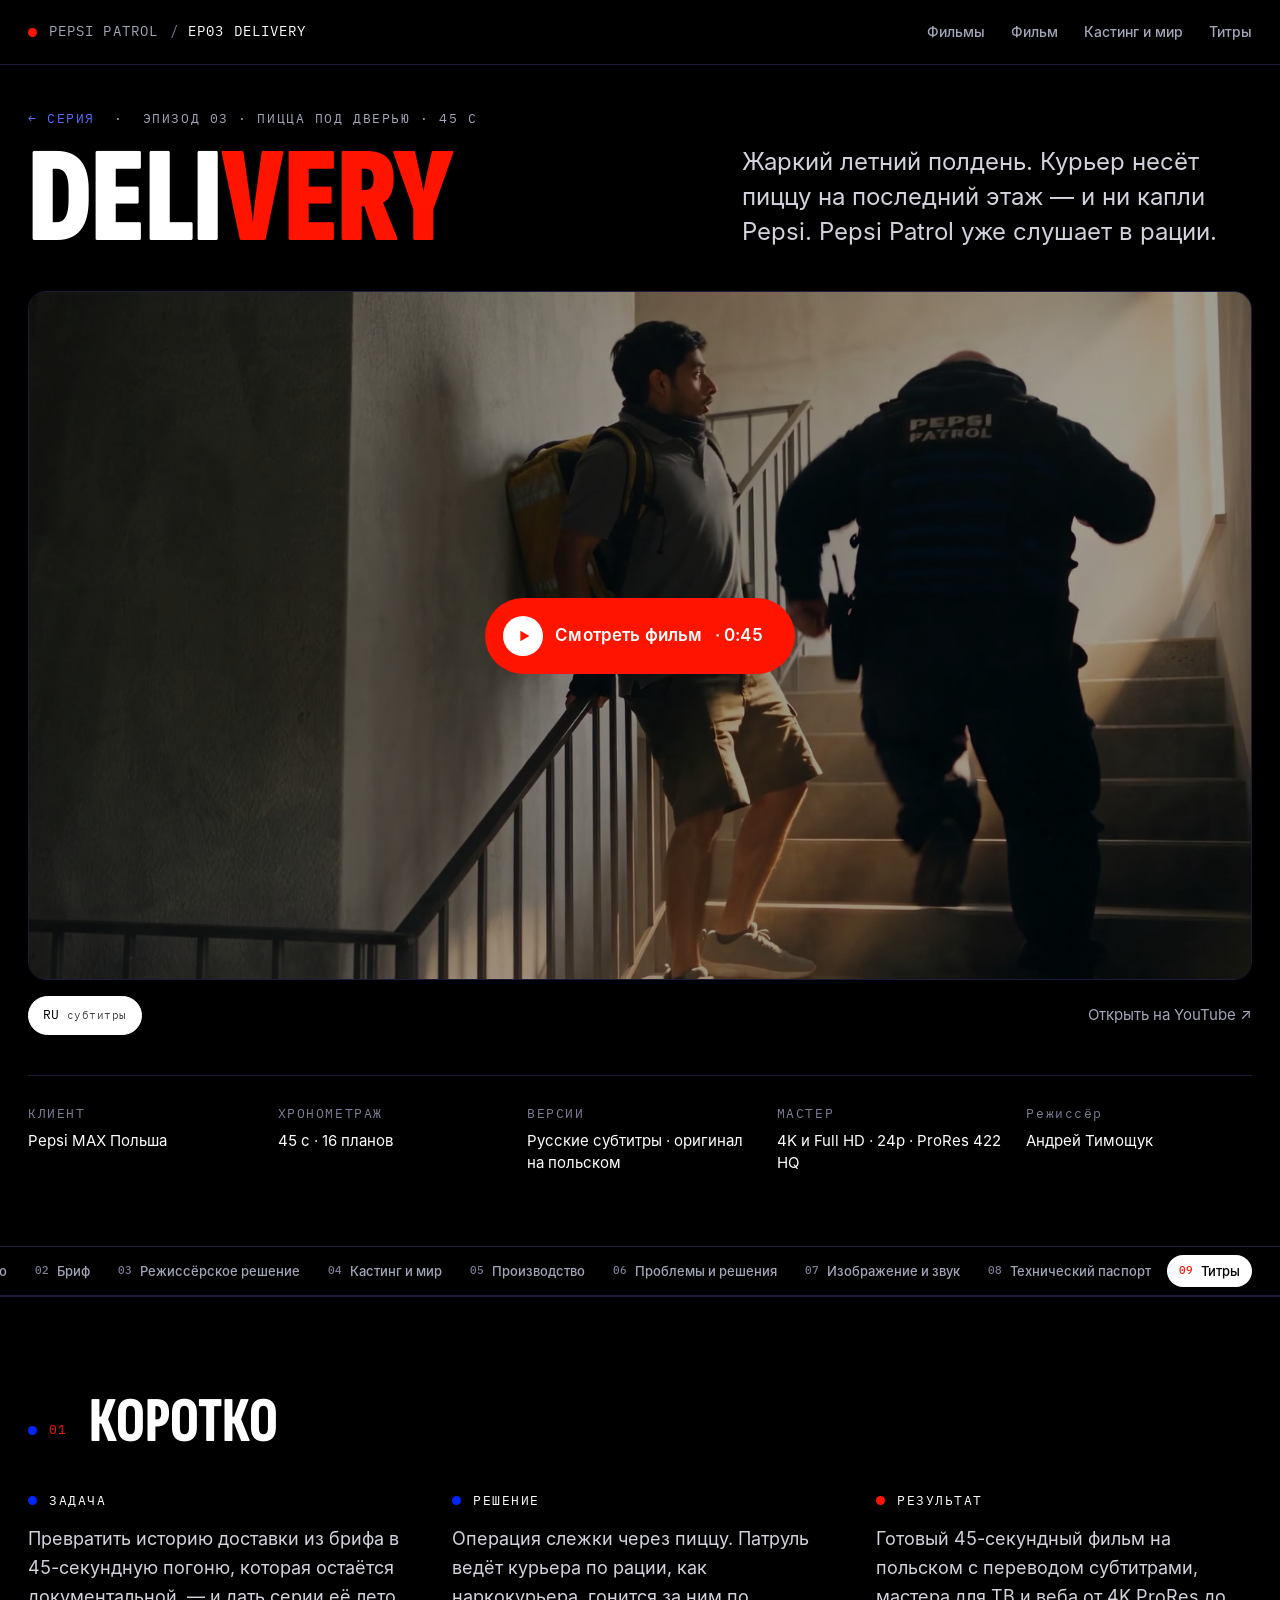
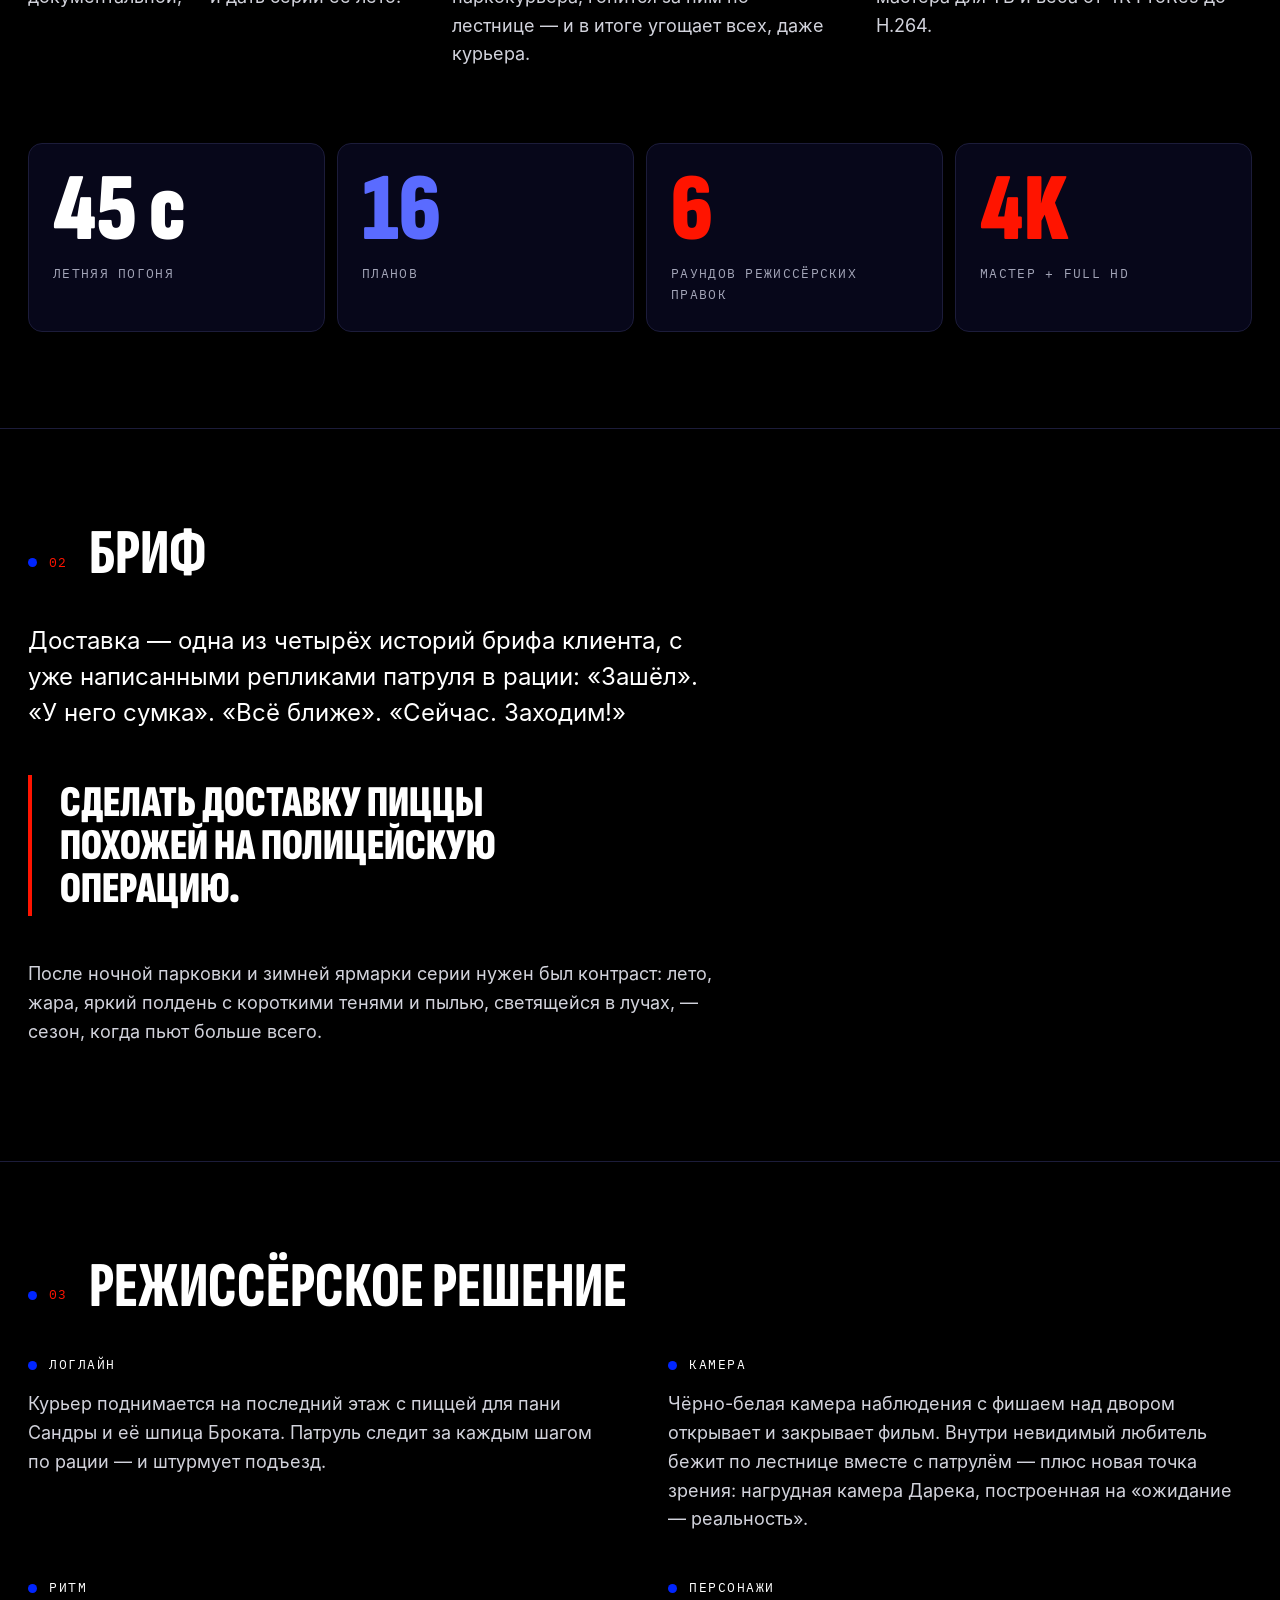
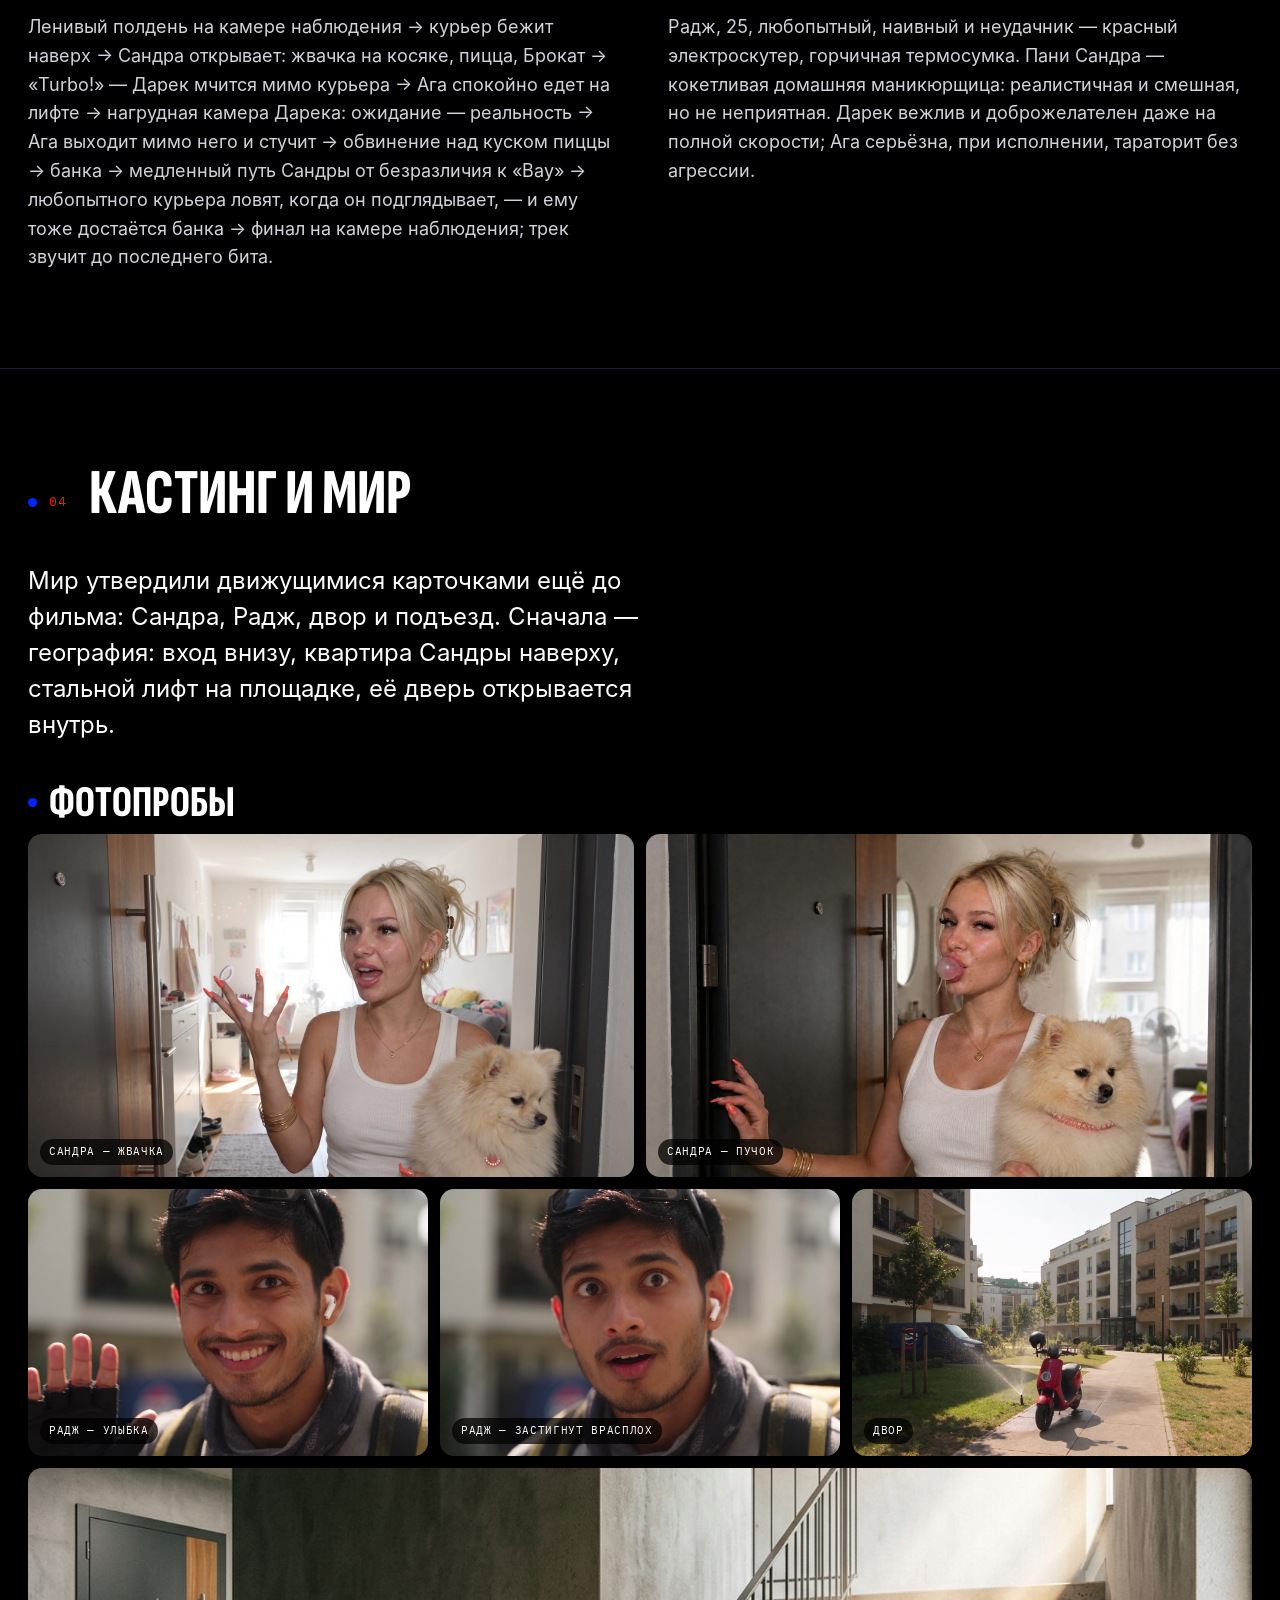
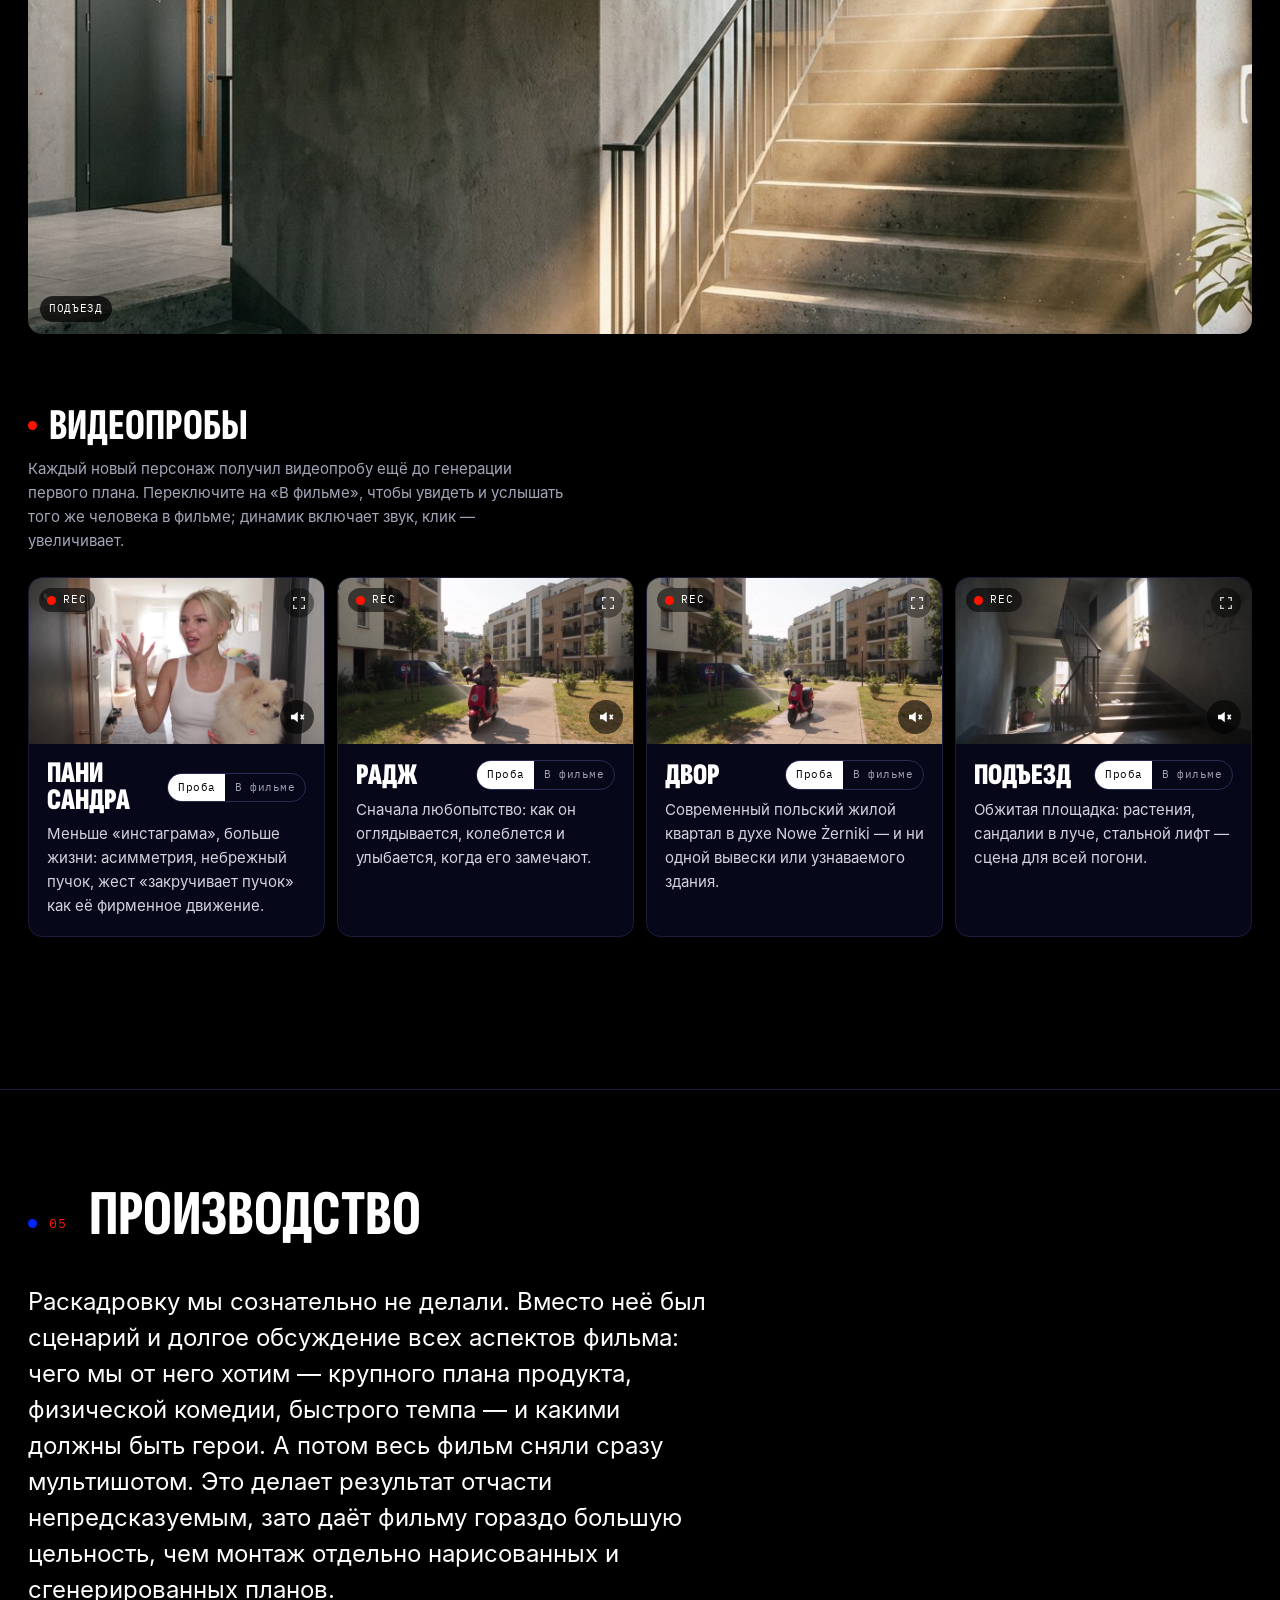
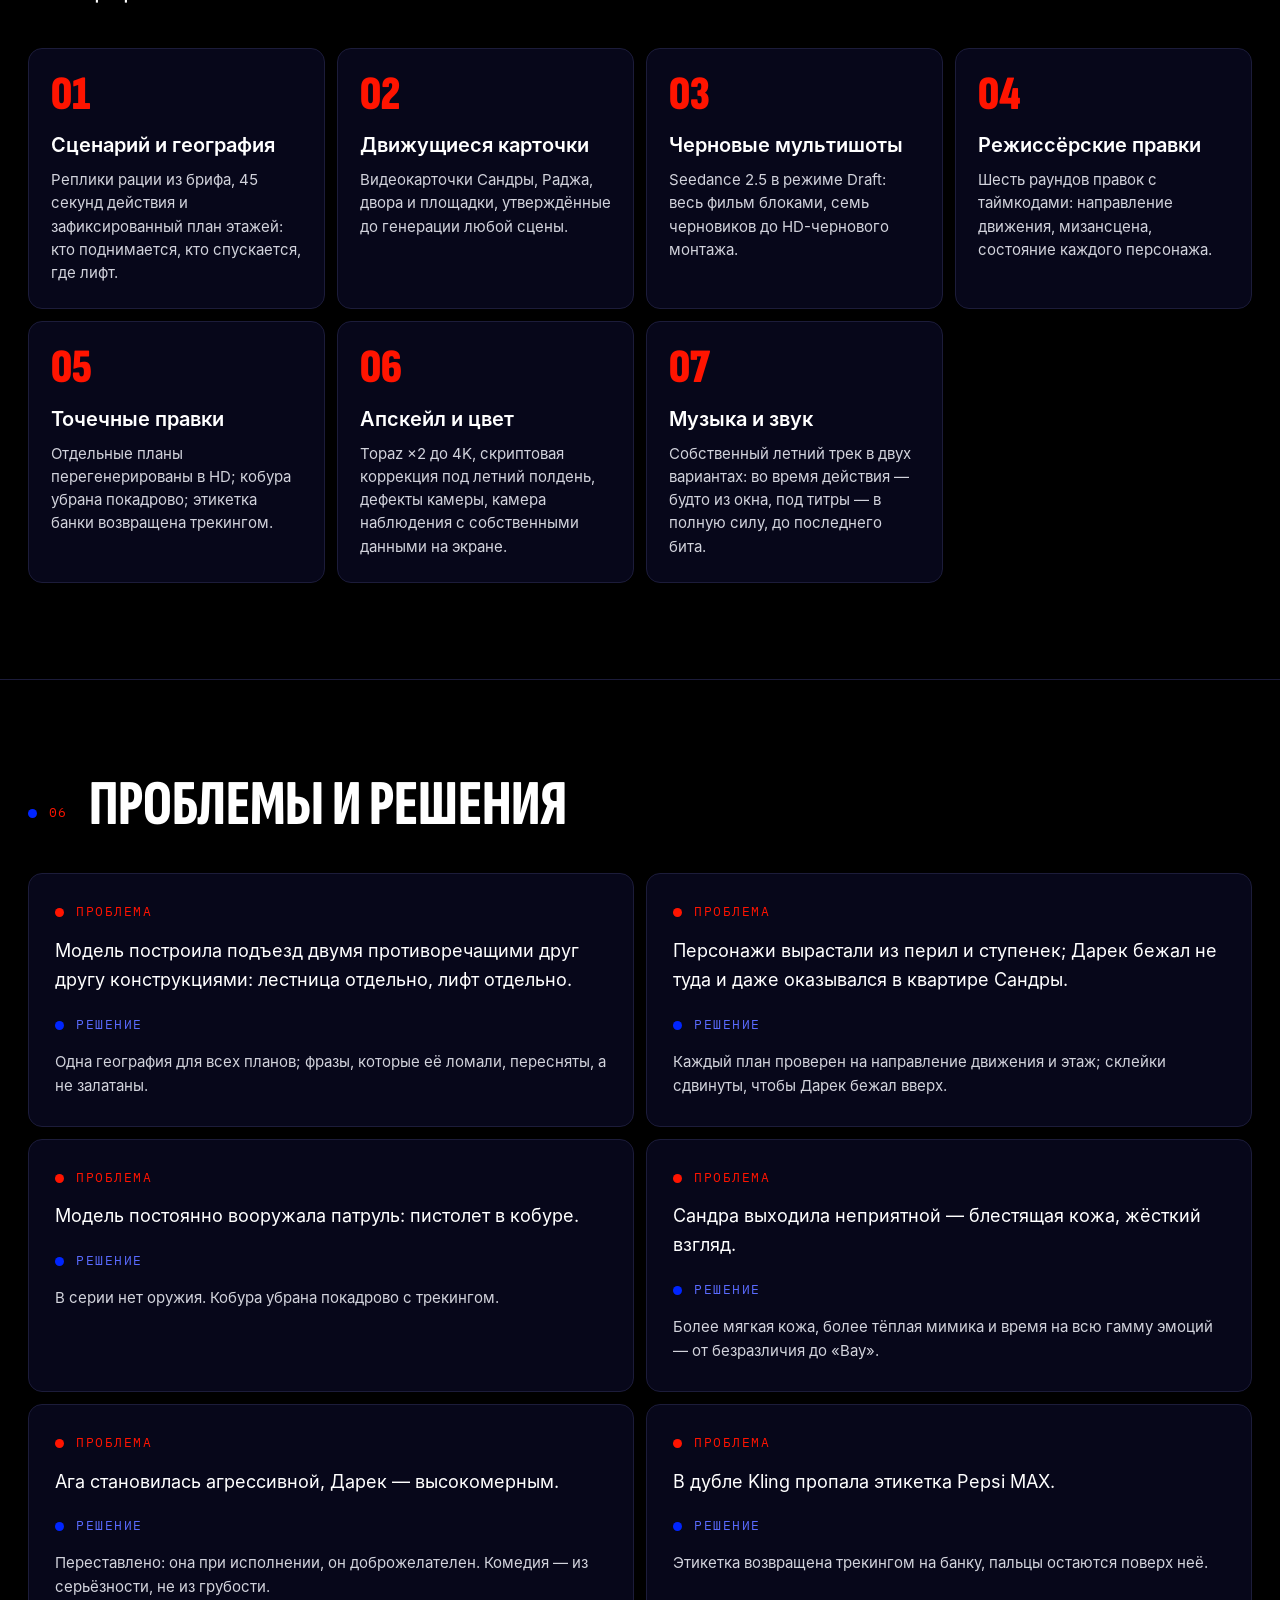
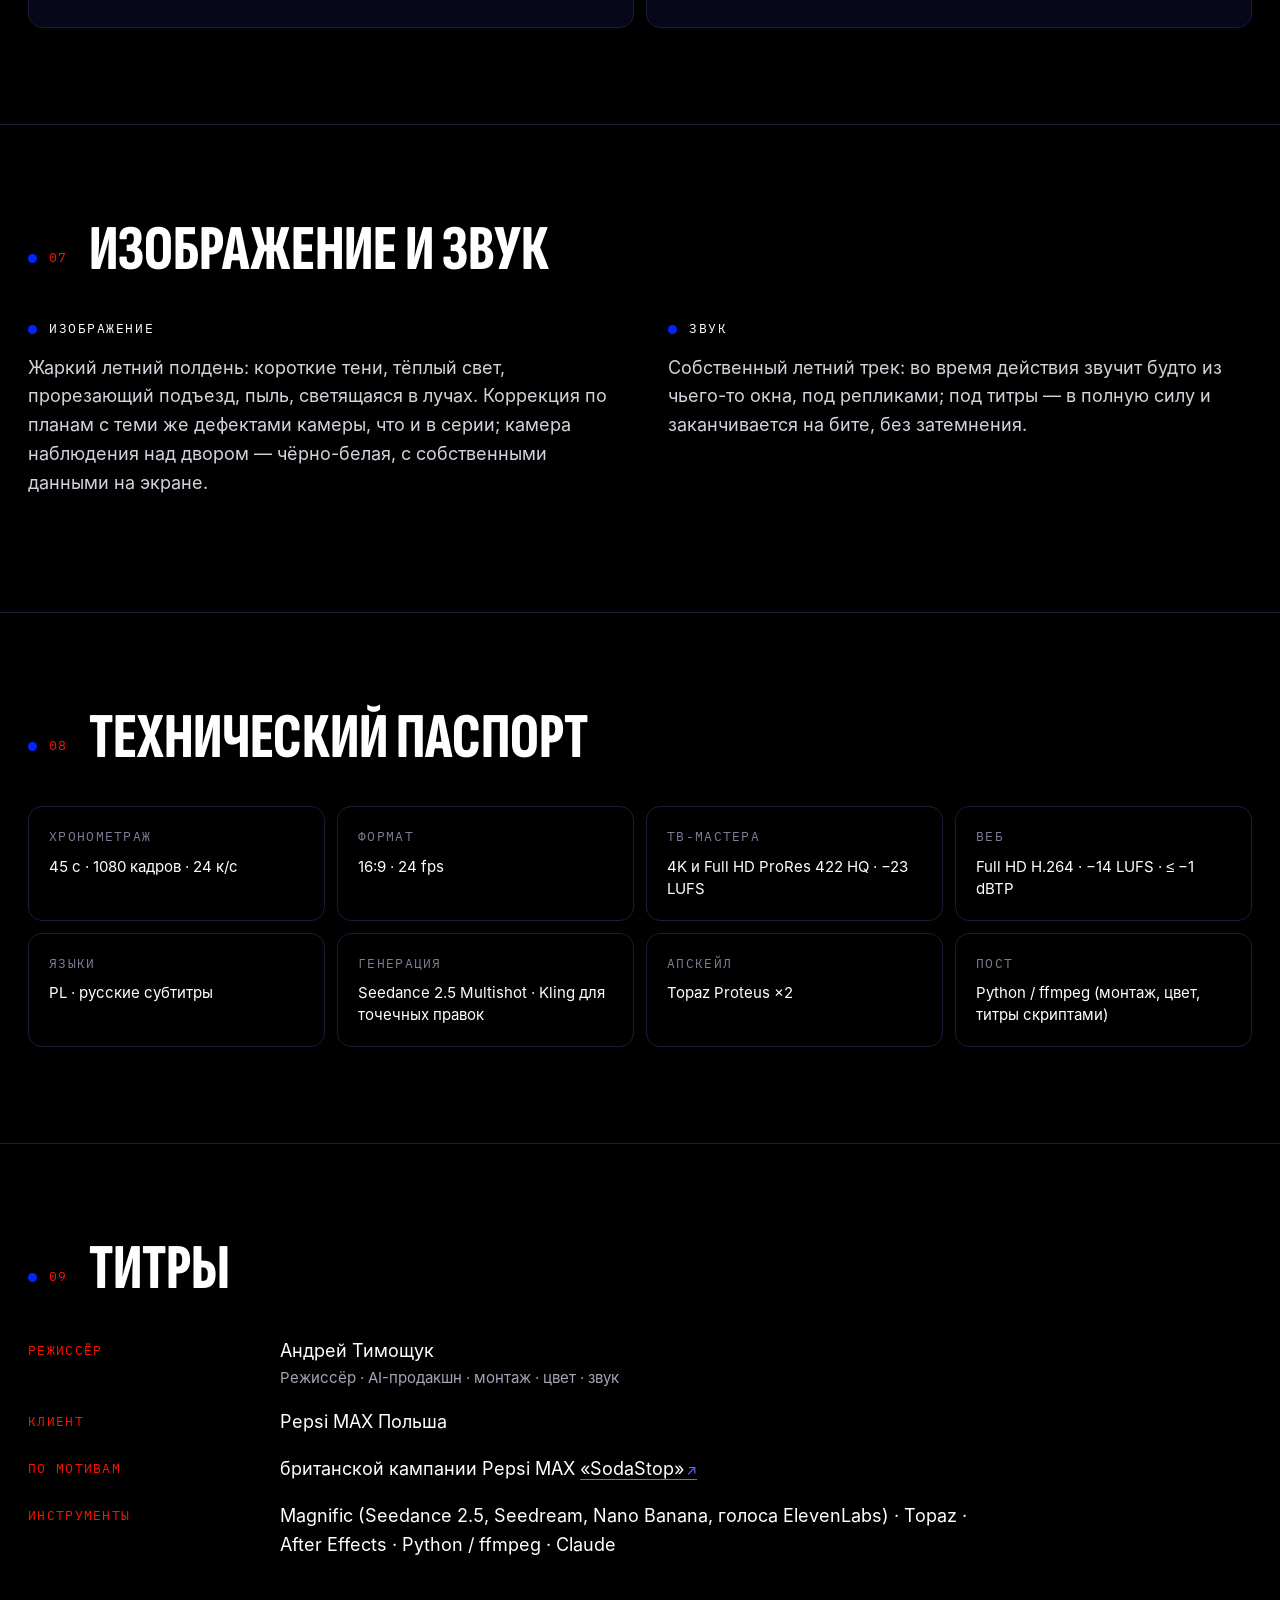
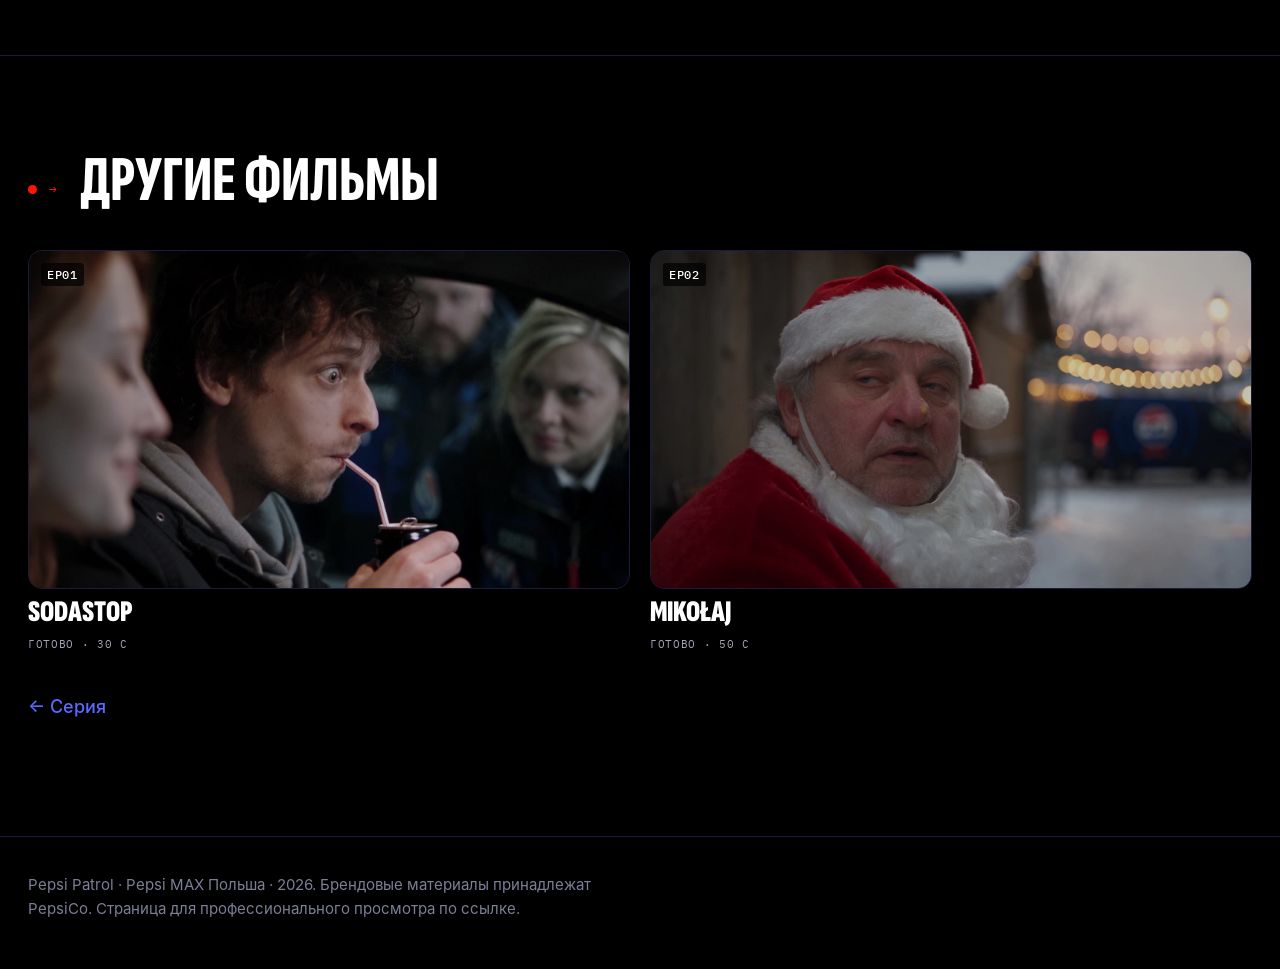
==== commit 3df839ad: "Password only on the home page; case pages open freely Co-Authored-By: Claude Opus 5.5 <noreply@anth" ====
--- a/delivery/index.html
+++ b/delivery/index.html
@@ -1,49 +1,101 @@
-<!DOCTYPE html>
-<html lang="ru"><head><meta charset="utf-8"><meta name="viewport" content="width=device-width,initial-scale=1">
-<meta name="robots" content="noindex,nofollow"><title>Pepsi Patrol</title>
-<style>
-@font-face{font-family:SS;src:url(../assets/fonts/SofiaSansExtraCondensed-var.woff) format("woff");font-weight:100 900}
-@font-face{font-family:IN;src:url(../assets/fonts/Inter-Regular.woff) format("woff");font-weight:400}
-@font-face{font-family:IN;src:url(../assets/fonts/Inter-SemiBold.woff) format("woff");font-weight:600}
-@font-face{font-family:PM;src:url(../assets/fonts/IBMPlexMono-Medium.woff) format("woff");font-weight:500}
-html,body{margin:0;height:100%;background:#000;color:#fff;font:16px/1.5 IN,-apple-system,BlinkMacSystemFont,"Inter","Segoe UI",sans-serif}
-.g{min-height:100%;display:flex;align-items:center;justify-content:center;padding:24px;box-sizing:border-box}
-.b{width:100%;max-width:380px}
-.c{font:500 13px/1 PM,ui-monospace,"IBM Plex Mono",Menlo,monospace;letter-spacing:.14em;display:flex;align-items:center;gap:12px;margin-bottom:28px}
-.c i{width:9px;height:9px;border-radius:50%;background:#FF1400;animation:r 1s steps(1,end) infinite}@keyframes r{50%{opacity:0}}
-h1{font:900 88px/.88 SS,"Arial Narrow",Impact,sans-serif;text-transform:uppercase;margin:0 0 18px;letter-spacing:-.01em}
-h1 b{color:#0025FF}h1 s{display:inline-block;width:.2em;height:.2em;border-radius:50%;background:#FF1400;margin:0 .08em .06em;text-decoration:none}
-p{color:#a8a8c8;margin:0 0 24px}
-form{display:flex;gap:10px}
-input{flex:1;min-width:0;height:48px;padding:0 18px;border-radius:999px;border:1px solid #2A2A52;background:#07071A;color:#fff;font-size:16px;outline:none}
-input:focus{border-color:#5A6BFF}
-button{height:48px;padding:0 24px;border:0;border-radius:999px;background:#FF1400;color:#fff;font-size:15px;font-weight:600;cursor:pointer}
-.e{color:#FF6A5A;font-size:14px;min-height:20px;margin-top:12px}
-</style></head><body>
-<div class="g" id="g" hidden><div class="b">
-<div class="c"><i></i>PEPSI PATROL</div>
-<h1><b>Pepsi</b><s></s>Patrol</h1>
-<p>Закрытый кейс. Введите пароль, чтобы продолжить.</p>
-<form id="f"><input id="p" type="password" placeholder="Пароль" autocomplete="current-password" autofocus><button>Войти</button></form>
-<div class="e" id="e"></div>
-</div></div>
-<script>
-(async()=>{
-const D={"salt": "HKUfVWzp7LvP8jvG153Vdg==", "it": 250000, "iv": "/3OHtDI54fpxTOy0", "ct": "3UNC2kBSzZLPqEpUB5fY4RHz/Sya+klhD2lL5yVtcmkyyMQi2EN7cRAvJ16w9U+a5v+Jshfm+qxb8sYm/rjNNYRMFFnth9c3Gv2fn6sEjP8+9yer0G+1AqYQMEJwfu5Zbgmg4ByKw1hubXs41x9pPd1Cpqx+Q5APfZ/ikOLcjN3aSF/cDmlP+0+jsYXXgn1MKTS+yjKbNaCmOxPR57pOdZTP9et6x9Tj5CdukwjO6j9SDXgLLNcyFMmweJCDRpX2sLx/uZPBsRBiJ4KGvTRYN5bDCr4duCyHhegU1S6XSU+c1VIeq5hjBIetg3aekes84XD7Cn55G6oW4hOst9+JJWdV4v6jBeuOMyRygdH18iFX0t1u/EQBxpbOx6FjiC6F3s0RfxR23OlDobm65WY+uN6QMsenANQXTj4U3SzcXgkEGr+TCMkz+x+c8RwglfQXT7jR6FlYvpTQ2dpAq9TCu5ThPIsLtHI7PP/HBrk4B4iIwKPKi6nEyWXLoMs65Ke0EH0gGq8iZJEia3iAgwfam3u/zNLY2T9n8Yb+WfWYZqFQE7umTd69CW5H4n4pAR3Z1X5rmZcHmaRRBxybThjEpVGqfAvnFLKyKhYRjJqmddya+/ISMrUAy0ZHJuw9MdB3bTE7xusbHv5F2SVmicvzC+d8JpQuUdLXzUkRsJzbowmA5aOAl55eOYLZE2zMwSXs2tslel43FSiVgG2NgQl1jynToIXK/ptQ0iIlkFZTXM9YDVuctwc2DElyig/gX1c+ROuL216Por+2q/XAPsJZG7oy3GnnAgO2/fC2Bp3xfzvCFX7TczEOeN/5q+uNgBl3ZepPxEZ3rTtHRMl8C6d/xEthPCRgVIdduOqvwCJsIZ4FXbLJJU4L2PEZc0SDNd4J4pPsuauajngHUI8SL4BMxvvwVs8DKNcWcEj4KtUs6ESwN9Rj0JHlDn3pSWUxZ2FiKKrdTMJqElRBTGB723JqkKFsxXZOdQQ29amRzOCx3XqaKE3vVXUUtR0l2HsJqLC/OM2HOdrXLDkGTW99uc8n3wXpy/vDjwEQODPFjbjKi/61QLkIghOneH4cfDPN2hup8b36j0OJHS+kY8yU8HWoSgkuiRIIVd9ikrQap+zy/716C85rvxgx8wVIIuuzP0lA/v+1K4k9Pz/Wy+Naj1c8AAATAxxOjZebygyiufywE4prA3bQ7QVCa+jc/qJMZUGyqH4Xu3XbwcMI2hPuVuNA6XCWlhMbnoFGN/cdgqGpaA2BiacE2YJi0/MLHAlD+tVTOApC9NympdW1Ynr5GB3ZWJ+XTSlDAlMRcSO1muA7GYDpS4ufyjihrK3FQMVhSG4CVurx3BvJu5/Pw9wkjCXdk9ANx5oO8m4+bFsvtbN0m1fquFrU046HMrc/k8TMHKrwwWF5vEJwf7gugtH8HN/LywzkNkXYEXOJaodz9bhavx12yvE3HYr/Y9rgbojW98U0kUqdvE9PxE5k11bTjxPteuGV2UjGHNQWYFEyA7Y3UkiyH2f6nEYBqiKLiONwnxTlNzgXgr3NLZIqeFzh7/sCuOOJZONlH/KGJRdfFfmqapsn2KQSCijPet+OqsLveiJe8S/ArUqH6mm3yNVqQsgH7k2YFN3Z/MQFhxPrfMB++4Dr3mBWJVgIHjt+dfjE3jo59rDFrhb6XdmMGoSsmKhz7W/[base64]/XCX2etHowGHjo4Hym9Isy1GEQchpmj6HyZs8//HB9Nn4Q8uPDuZKvuf5q2B/9uXZM3xqJTy1HQBbWqphdCYu+PIOId2r4z0LFWV2t7wxiBJsS4kc3hRj8v0HwvIRhJWlg/JJ8uv/yJgDfuJrVhfv5j3KMWdtRd1YVXhV/RZjLNAaXl0L7j27dg/bkMDfdUMs+SEs/B0hFSQKmdIDJupHhoTo8NlFSzLIZjNpP3kitHk3TiUv0Sg7KRATvMdxw7c0SOO7Fo3kX4CpNbvsEZYi34nKWzjOF/3hHHfhMmBf2i7KjsQ/bNy2ZNkCWNK60ytC6FlnJB3lYlV0l5FFmMA/IR+rG65krKSQE6rSX+nRQ8BkSl2oXak0unpzduA5M4u0s2aySbYmmv/UhaTTCSrVzd9IHMDinF2foxtgzWo1x9N1nr4Aj9r3q9ulfj0DLDX++79xF/yuRHwGM9syZ3m2zGRm0ngfjuERnl4ebSjKJthwersKBFEevDuGbcza3dVkFHY0YOT33tTaf2C9j2P7ccoVC0JvfEnkRHmOBhrMcjW7AZ3wHfZxbRRxZHUq0vjGM1BVUsBqk9ohRd9GoOfb4TUtDJphcj5Dc+zr5/NnMFBtguFwLFACmIAXGwT6OaN7di52zMgF4WIf3zHNOX4Ak/ZygsJACo36e9RglB5rOvz1zam5WAo+WpM0MWrrC+sV6yoRN51XTbngEIDmNbs/V4wjhAjLaKXYkeCWEWjdTJlcxNo3D3R6txIZVb/uxdHB94+R5j3GdEe5uQov5NmA/etWBA2Bzs4raJH1ixwh7TSJ5GeT1E4pyeI87W8AwFPoiNoU5KLC9zfx+yfsPwLSqDfdk2oLP2kK6LpweR3Hhb/yhpQbPf5mD2dYhXyN9NV7dKjy5qXW8ciIv5M4+MQgjHnKOE5JNbhCR8Lvu8U7cg3kvzVzHP+vFHexrNjiLJ2StGy16Cy8NKqmT9fbogDCpnukGk8NKkNOoJv8NPHv+gAa3SzbeYEMOYNUgS75aG5UIXoDm9Fn4Rb4flhQ/CaMMK6Vc0jJ2mrbVnb3xOKqq/ew1cNSW0kxV683jCE9DvrdvMvlyCIAXHFF+GLvUbGq0UCWA69EHDOZFc7ZITNQVK9Leny5CKy5h9nDse60jf/1jq90Muo+YMpTTfCyP75Uatr7iMKEl4Ex3BrF1BXIv41wWt/3tq/uG7Hj2852nvCQtKvSNpWw7y9BytgZVfVhlW4ekw0AdvwnwMpCFoECngIxzy5kIOAMky6ajCjcS9I8iVuOse8LDu3ZvYfO1gtR9bH9hGfBA4vddmfPkW8l8D/QByw6oJevxHyeXW/CVmDCby61lLXbPcXEYGBiKlU7mV/FIj7fLn03ICVJgHrXPG36w4P95KruDYj7TV5sLecGHTMfNrp4xxlq1+9/5u+N5G/EKpXz5BH9yETmahhD24xEH6LvupfPheUG36G1xjgJDC+dl2RQWfoPgrtVNaAI6hkBXscqDJLsURqlSI/e3s/n/LQTYneLY2FQDWW/x5qdBC2+bWG1/RjJPOqKdVXu5RJLHD9jlDCiQ8xrC+znXptHlj1BtcQI7zAFpsS7unPlWXmw14/oLxwnEKO9M+HrfNR43HS13kOOWkXjRHaDXPITXDKk8nTkz88vIkqQyNI6sGF/gD21VdmuOCPUmNj7r0MbA1YQUMTtLIQskQhCq6f6pdBCuvgjELK4pbPvMJw814fljcGedc6QEJD0HrtggGogyuHSPwENvWgX9sOtdqo6+5g0uzYUyzaQwXbt3XGPF9h6DcRfkY+DziWGvySUfhZlqQrP2Y0pQWDZya6KUlPT5LzUe9RwLWjsgDIJyznp7ESU1/r+PY9naqvv3Eprxi57yYx5IxCCm1mrgPJPjzVUbZ4FWecKNlYaXlgp3DuebzxMYgAG4f6Y2Ysc2jmgrbfXGXTZFK1bfU4bUjvuYMs3PtMXOShR/QavDROMAMZY4GPV6U+yYcJO10SGpc0YL+RusvvitGifd9BE89LkQryo7+s11U9CYQSAdojM/uWvu/hdgfvjcEE7eLd+T0VW7IsYGbnSme5XNrNbR/vNXdmifpKmcZnzVkqHhV8B+q3cNesPMBFV4t2s6BkDe8QxaNbaq+ISRdH1vXe5vz7FhFc2QLg1Z/fMKCxnRqfoXRbgbpf+ufCH/wUE+cK/odMbLJ3ZENvh+iWTEvqrw+se5F2/[base64]/cEtnJD46FR/R4msH/J+XBLM/2mznKylsGxYEVDhbvRmHhf1XPSKEKGQnYE/3roR2DzQxInej2PmEEpaxUcIp4CGnuz08iTEkzBIRPmeuKPO+3g1ZWSxMIjMi6K7Z+39Y8EeAbygHMxdRxn7GNKYzsYYlDFoBmpHZQNQ/ldfvipq/K2enspbl/UAXHirTEp1fUz6DSn/BLq+iQ4tZySg48DTy2lxZzhDl63cBs5rGDoG4nPGjfi0wTrcWyI1Ou0CdzuDy1Mi2Xnhti8uJQd04f6kuiIa3vUxrCx03NKIKOt7Kxyof/jFRbJ3TUZ3L4Nt1Vsh04PoXhSZ+xmlogYvcqhw/[base64]/1FDOblbHnw5BtcMyY/aD333nseLLMbctbJLHEMiSZJtuvH/RmCJl/nnsYCeWpaDTjErtMzuiGqOYL5pFvnPSADuW2Hvfxz7x74IJnjxkQwdLoWXECC1iPHt9/I7DWtf7u84xj1kloHmeROtaSCfmy590OkIJ6l7hbCXZluaafOlX/8n0k4nmSB1jL003LJYfzoG32wVxZCbaYuk6MQG9K74h5Lv3r/l6aB0icVc8fiK9urJdDo4oRQHBG+jNx8NL9tsQiFphrOGTljFIG+q0TdjnPlQ3za+QmkLWcoGServLJYDwqxlxxNf2/ZSPpdzfYwx/hj1gaJ2HFiid5sTmhYzbeUGmWBzIMNeU/laU64zBdmwRmeTctm28laL2h9Po1JmUJc79dJ9YwhXbM9piIjprfQb+D9eoj3mpy1+D3b6gkGI/nAkzJUNl+bQn+HSFmdjd2/EfLIDvXtTfahI7z5kjfa5K9j7qyk13Jt4hoIStksbqBV2uBrgbDlQAtTd0AX6gXrc46+zbdPtMemr4vL4xKHCi/5gCywAJPL4bg5HayYovhSNyKh6yUDWRyE11AlVxYgLZV0f15SgA60cOoodSA60mhFR73rhzDZ2UeTMgjBs4nkLH6yOP8h7M7DneaO/1q+DGOGPJiEh6aKkgXcjA2eLEVVmlWxFLAJwgW1XiNLruDI0n3kv8l1Hph+Kp7aqwI+9JGr5RKNxNymjvU11zUyjulkDLqQwBsmf0I7+Nn7VQEWOmHhje84KeUKkR4lVeIRVGFyqVcWPlEd2ffPmCJYXNQnzw27KJtiYLxIxM2yRS/DtlgnxvIDK+Q+JHE7yTfvPML8Idm6FeZAFEKzJOYzV8eXw+zlkq5rpF2rESW5N64wrG2q17r6BshX83lod6W/NqvQJRCVT3sIa9BO7E+muj/YdW4MJnOcyuWg45E8nF8nngbIyuk2N3HoFtTRHzV/JoMn6eh4KeaG8bU4PKKhEI4H8mjwjGWSQTvfganTn2Mc/KsuO2KeP2Kdy/[base64]/rC9AF3CU9loiC6m3bfbh0vyFbGjOuZGMva+ziuo1DGeEe6psyeAuP5vpw067rXT0Iw5+9eUwGKOj6wzMoAMtJ1lOjHlYAlsM2Mu5H9YGPmJYtQT/[base64]/XE6u5nSiYP0mSndZEOTk8oL3rJVuy/M3npnjh7YN5JIxF0YilR2RrF647yOVGA9X4YRwf+o/8PK16KKiBWiUO+PGn0JDQrEr7J2CybzuURh0AU3LKbokyzDmgufyPt0Verc9VWg+0Lmrj0Wf2Wia7Kr+Cdc8a2QZztsyQnqSFDU6h/W9E0Rx39xci8+K5yV9InC09a45dhahHjOUtqwpn8ib2xy8/qWyi9tm2z7f6VHniGDodd+sGko4tlG/nznBJPxx2jY7dZ9FZzltEu6VbNXldxLyhTxENV3vJECJfyaJx4+WPLlF/yriD5+PkJm4Dmzp2sEF0F+JnvbHEUBC45Nctrz0hLzxw+CxJ2c86yZ4ivrfaQtMHgI5AIg3B0aEkRHaWiFEgJI8Yf/aJReoo5Y6ucRHhw5m1G/UCTd8CILStDdMOYDHjKD+ddIcT1yvd7GtFTicVTWKhnTl//fJJg+GE14WIVzO2h3I566EbwjepbiXeeCjJBh3ZFQBuJ/FDeD3zaGa0E3Z25cHs/5w1QXTgIKityyiv0yL5YoMDhiq3Zqg5DKs/kKsFcJ6vTPH2Lqov3zuOCrQVrKhoGOyObZNgGIxJFGl6DX+/FeXJ/Rugaiyp/y8mC7cEtJw5uQJHqAIv8BPqAf+qY/I5n5IbkfgBmw5d1q3oxRk5aj0ygIhYzGf4iv54L6USvHynLqUS1inqPDPzsyyArPvZn3bRKv4uF9vw05PpFzfLRpRV3QAQTGQ28OL3BoVijCruSUTgXLpiRyNITjZy09dI/KZbR2xYEUnAfoWUPBPa9rJloMITBRD6Q6RiV6VL5PVNkYzhHNxSlws8eaYJv9KX+co3eb9DB9+cdAZZlxZrDSDWXUQFdAUBMtDSwS8wA4WlrhM4vqrRqVWSgAIrqRcGFJmgcZ7q1E9GFuqbWGanL8nfTzgq4Ok5cvKudma5SGfqms2t5SxNG97/yxCmK1sOuTDbXn13eui621w/FoShUddtB+9tos8Xq2h/mhu/WV/hMf/sU6zM6Y/jlKGxmG97+sf4H5YEctzH3PfYeHmrNSXRJjvZ9m6VTqYD/k7csL4Vji+/oee/NOIJdfQ0xYESMiJtehZ1vP8d3wOxMquSKrt2DhUHV85/UQ/nt6H80V5Th0EQd9J3X/bPnHZzxdOdMqsHTGVEfQ9G+s0CWtM0xusGPjQ/4yg9Q3UGvQ7ufGfie8N4iTlGU76UZtmkb25SATSlJwQTTcFOp9ud6mkiaCopXqVB/12jT0ADeQ1mQOqBkx6NOxLadtW5pcG75hUwt85GQJiYdmGN49SFuoex96kXveRi6sp63Z1v3p0hNjn7Q3nvpkk1qcbk9EDW18c0UwlMPxEqonvh3VJY9gbEqrgqQjZWkghw1tCNNpVJPVnPEtxdZUU8/MRCbDgW/RdsOLFUg/XA9NHtIqhpBxOtLT6BOkLgAUlsMNju1ym7VgKnR4cCX58MGglkMuYp+YQY76zXqi63u9aHT/WVyBuu+p9tv+ALfs09N985V2HpokkA4Ki0vM2JLGAPGxxxg+kyVny9MoMTslFoqafaNrU13lrGCS26cJNIXIBtwOMxmXJI3TumQC3S8/o8bu5fEez0ny6xuRp40/YV5nO4Kn3aS9AE764fLOh0uNGarYytA9oCFzqhcThvdonfPk9rFIK6bsV+SYMyoZH4bH+XZUSVKlsIfsNEk1/9WjENBVin1BagueV+KgG2FUi33wwcm/[base64]/Odcp1h8o37HOXPfFSyWcP4ntMB+3FZIMRrkfliRNSMTRawUkBwKpgTVvqVg7drfPabzDl9+KBnwKUBKwoMNrHLTvVM2i87lQB/o/VVPaGDd5ikc40TuqNwuOyGvH/yoTi8kHpRpn43UxrIN/hboEabUVv2v4diiEXhAZnbzaNR+lU7PGLC1oso78rvAQFaGq14C1Fy4BaALcSeJzZ1Ez4ZrvHrZpsg7eXsPI7O7UspdFvGbFrLob4ZD2JvUUV2wFJgll//9q+wgqNYmH3KZLajohRJDRy3Yer0VEoRXFiWw38CokmNw1GLGfQo7GM9epVPhREykb6zpF97xs1q7hWEiHstMLBDBIo6207q2EsjEP+SBtwg0//zZ8hK8gehYlLYs0p/K3BBHfSB3bbm9E3kJyCzJPOSyrbaOg+PM/sQ5SHRwuRF6Gpo/z/xclDbtydais6aN3pzih9m3+PEzEADBA52PZGalOMr9/jTIYh5hDaVIyqPpJeTY0807cxDNEdfW00Oayo6FK/VlE6REVTGOM6PMatM862zk6qnrO0Q7OoFVglJ01H1OMgsTQ4N4R5FEwcJaa5Hm3pIfgPMkyUFDptlX38Qum1+GzuztSLhwF+OjO8nszLkzAXTue80Cd6Oj/8p4iQJhlouY3aEOPo686Itl4afDFmeqhorAcpmx3gyaoSW3jgfqb2CVG1OI+a2vSSjeWSd2TuEqOaj0HP/r+5pg2zEj2VIZVrmunek563U77uZUTHVAk7ErDgyHCI5rzdicorrB52MnhicJOH7sXIpfG9l4GRMb14jtqfrIw7TWJGLm/M02WVBW8vKfs/KcXIVTFe8tMG0WuNz+gWZRhzd1FbrSJy7DSKNKZGplZFNWS4+shVmtgv6fmQHGNV+23IfJ9PcIviARVdrE9oXZj3HldXZ7o3V5ItUsMOhHVwLA9x5KY7Tt6y4ckal0VziGy1r4o1fgnjiQhFl4REx3il3JXsY3Q3bHoI82EJW0lDLmLvW5hgahu1tqCejP5q/lr14Hqa4kX3FX4flJ2B0hvBJ7AHJOGtzgY1yV6iXYSc6PmPhhnABYFn9gfAotKwROcNUFqebHI0Hm/OeowjJLI0uMzkII8C1ln8oRCYZTVJ8eOoACtKLlfJ9ovIoCJc1YfJjbohDyzzw5a1DgJliDcUFQslPz/OFc6lA1iLm/r00OtzWK8OMhmhnXA6/EZc/wp4bhlbnIQrO2EUq69hj/J+inX6EAgOoA2UfrdQ2JiiEVQNOUvw/[base64]/jUV08s0V6O+n5JTKgsariFXhYuc7zjR+RAY6OfGUZd7DU7xeITXMuvcdDiZjPZYMgDJcDHSFNvixX6zSCipD1JY33WRK5+M2pCGRBi0mXD1ExZhgtl/2FEI5laku/hnyZQPVouMpx+o2cAKTs4eNVIglJZSwQ0UfFWkqa3ho8t8UX+IkGRldA4hZ+TDFscTt10iTap9+H3bjWymOLy4sYofR/XhAegHKGMpDZOK19Vzb+pv5z1X5czy2FVGN8jjNGreXQz9GS2jvymwiq7wXX/LoQLO35gBl9dQ4WqjtzpsllKdfCQgstloHEPH2HDZ/zxJuOYyR1C2UgGxh/m7BxxzcqQ6VB4B7Uh4tyvlxB5VsFCv43MMQbpT/gvLJA+/+Hgm/23xbzQYWNsdQYestp37K6MhsGwnrxnQpm+qQaOajt1n/u3jQE2DmBaMwLM9FltHJNEPtyquMSB/axfa5cg23Sr/c0s4VpPgQz4fISN8vh8ePbSIeQiNozFw2LiKW7HtUgt94v0f/h+Ng6c6XGgcdk4TrpnZHrwr5VQSBKI6AKhzukW+SJrNaFeH76dWiyesirqeq/hGa3dAmlup21lFwLl8rVMbYu29FvlAbamN0ZzX0OwFJYEIbhCMhMrufuHhI7wGebMnv3OizzxbqnaL8EXAPeBjDq4LJvFyTeudE913imusgYcoC/sv9xokw8st3wQnZ2nAnJOtVg/cm3zonjfZEKbiERrt22O3YVak+JhDBpmiiPZ1IWJpuDxBG+hBQ8UXzJEulUphnT5ZMiAP14FIVhJ2neYXuaucgp44hYwQX+1ly5r/4K5bm4D4ryyn/UC5bAN+UFbWZunAItDOoLEQYPpiE8IiGlUqOqJ+leA4cqZkEFgDdTyMKShXd3Qzjgdm27VZULeywdtGsD0SypkVtlJektwSPA3uiOJ8mdX8r+w42kPBxjUIeRJ7Y1ynsQJTBacFWGnfUv8sjOk0f6yp0aBcQz4F/KFdI1lGQrMz+HYjXSH9jc2UGZhj/rffKupF3Z8OsO+j9ZcS33qQVUCkycoEO89XtmckbIz8lZu2HCHzeS6NHH/KE1yO3CE1MP0rM1OUsrMRg9Wq+0/RIF7SdvuXeT0kIqZJvLpWztHQ1ar/[base64]/mUgqeguHamsmmoqIMpnGlj6180G105hBUBvaZicr8n0uK3sIoqpORTL6zCU4jq3/18dVfaMjlQ9NRJE9uSwcOhfziqiUNd/Hix7U1MaY8DE8a54wXS7gircw8fpkUS0vADfiz/ijvgc90CzSaV4cKk01Fr6hhCQKA728FUeoPFCu5Twpk4+Oq1l0GbhjhzFOwOEdf9JolNwBwKG09LDHMNaRAYqLIi7nIHBuHg3oqcNgQH7MvkTQQVBLKwGY/mxszuqrtTYTiw7K9bnM3O6oC/Qa6XuknaBdAX8DWcZ9k6sdcNQOtqvvcEQZkipe2iDARA+4jxqJVTGc8Hf2Wp54AtROdxuPp5CHAWbJBUSrkWp9eiu9B7RuYxOIviZLeW0/6/NZTEYXq7uDSQJqX8ST+j3WL2pLwnzzPKUMRfRYriKibfR69eT9LDIOtRPuyhSkiI05WqFW/[base64]/nMi/pjV0nOYXBKTYzAJob0mGYGsbvhE7Uy9Y+eKUKQb90tyDcVbaRIOPxi/sBXIWjGtFfG9zeqgd0UBSw9gtkFC4Q+dT6ngEoXKaiHDYSDJirH7Ch3ivy7wI2+w+4MxZpXNMgB8PSzm7JWmIxZ4ZS43BHLplV+DU+nTkSbAQx0D9ptJXvPzvVpjEngcrgnoMiaRZ3/CaGkQXR0lBW4WiaaLxY9Aqpy4yTsUyaHJ1+gP92ZKTqWsKV1vtIW97ZAzCzOCphWZ8LYlslc/RGvZSUGcI53SzooQRCn8NrSORSPDva59WAjcjRB3tBgd6l4aBj//OfwCRIQAjTskshRwhS7yZj20U57EPQ3LF7jcqZ8JuoxqDR+g278UCgFYms1jRI/8P7+nWpdIMHjnZeVXdw5h31cJVZDpNz08t14aDOBMlJ/TaG02ISqeml6cTG3Bi4RNJ7WFHNN0e1uT2NKP+oiUGfVji7TBPEJAaoqP7NoHNV37Cq0jHrOEXq+7zbgkp/1N5vRGDShtlsLDStetZQRo6KsZaaXlv8oIamOSgRQ6D9WOUYi09VIp1iqr0VzpZDtQocc1P4JlOzo5p5tULEM0tlGmjqGrXFz/++agqjdx00N743/r6h+Cmonzxr8BIFh4y8jSnEw9iqWMd9PvrKs6rlIrOPFcdX7tTpTxSvaxL4UJU1I/[base64]/mmeKr35/BLuOfSNbkyY+k45jWC+m01w+KhUtT5aFUlqk3xdkgD4re2TGZ2rP0p6srtW3QrPEV6Ij3mUbJH9RU4T3PDcpFa9plpRmomcp/cCrHOy3wb5aoJGwekXa/H65Xa8737lUCqQeZxDCPxiVZyvxQUEzaEGZai5Y+vd7WRBhkRg2vU32n3oKZcWTmgf5HEOf6p8WEgfulNklau7CBEUnrmlREAq6NeVbmyhjGjy9hPgUo1SVuZCw/xqHK80+pyXV3cgOQA5WunQ16QZXKgX1hSpgjTcWQUx6NZ79wTfKCk3W/q2zEj0bc/vUyXkO361M8cGoQoLzClM6Vkot69YMK4KhvJZfKtWaWahIQ2oflw9KSdzukIMZjkuANOkT9U5YS2nlc2r8KpWepcvgAq/9H/QEFe1gqLWT1KDIimHsmqCSJQvdxWvbzCz7NrsaowFHQHAowjWDEymZTestDcscYD8SJA0NlhBKpYYL5lIgk+X3Uvfa1SYjQUjxd8vKmk87O6B+xSP+L1g1XdBrtKTIP5W2Kc7u8vzSReLBD7knR6CEZtjdlxfK0V636kN5qP1yJ3o6HHeyu/crN2uXgGWF9fSlXVnZ3BRyyITdxE3Q5QnYoWs8ErwCJhyIy0iNQyUb3RuX9fthmBtbRmXq9+U0Fvp3PfsolSmy+T5YY2kYt4U+7Fo2qoZZ+/1DcLnXzRyMExLO92uaKlw8ltazDd6RXzsGVfboLe/kGPwA+jAod/gnOFQokr04o+8HzKOIa1nP8AiJvtkDJWgudGsRJ6jjnry4ck78GNQOI254WiX+D9Pe/SJT0riIbp4W/XB6dusGY0qAcgXjRt9eJnd1Rw75N9zbBgSEkFgoZ1qZnXsZHwkXjrJk0GzuFsfWsxJTWz1WfkhEeOz9OyQn9m21cAS3j/HHQ+Zj3BTtNVjY/[base64]/YAEHBIDSx5DxGQ/O+YaIPQpsMD5dQ+C7fD36FxlyC+nfzIEDKTGVkmlvQaPtCLHCyfRKJEI2CKnz4iwhrPIbLTjhAYZUaNSvS4Pu0jdcDRPMbqjrG9IHAucY2Y1B6T6fNk40DovL2nAMwKo4loF2f7C5YcawXOhRUgA2MtuyaLlYlM/eNLXW2OaoE4VZtSDgX/Xt6Q09YdenQJOGIR0RL9wKlDjSG+YS1l4HOuUw3pDZvB/wMzccOzRRTwqfFHqgejOea4W07sFcBrJMkXxaoKB3JDTla2oSqkC67em4GrPTwKt5I/phXYofxBxZWtvUeLTc4W6wXtNXCeQZpwfdUZ8wRJ2KyCmUXB/oP0n9scPOb4MlNYzhWjt3JnlvLjfK5mJcaWApXhjiLRWxaVJhM9mj5wOrunpyOl3Y2CVlnfOYUn3fLg1CZXzD7jFhhJ2BkLcPJExESN6k8cLyqbpgSRkvnE88Ywgt8FzEX1AxaS9+XG1LaRCuO85RuedQurUL0kWJoreTw/KoYOGNBmNS8zCccQZai/ybtOing9wZe68yl8Bwbf/o8Xl1XpfXyA/pOEyEmp2LW/+67xrlgL3RvwLx05j2DdIwjQ63QAFro/Rs0NG2BUMQKZPj/n/3VVCuU7ZMd/nLD4Hnan4KhrAl67Fps2qtXtYaa5lsNwFK+Qmb2lLvUKn0qPZFR0Nsg3ZArg2JIN/QhiSIMOlARIOUhAtgRwed5RFkTq/d4eqCLDIm0YIJ5EWKP++t5owu4XnQoLQJmSH/Hm9DCzzdRrFFTei59OLZJ8l29+QMRbigTdiHzxj+KRmitrCZhKSRxAiww+9qEKL6sgSuRn9XI2votBaefXCbSZJH7Ie30o/1dqlttBVRWtRRONq7s3r9sS0KEjQKOGUx4Hb/lGkP+h3XDp5bugSpG1ueRZPSR5rfxjtsGoZ5ZWEj+1BkLcqzUvnMFpoulhgh0+FQuTGovWV8UFq+zZF/SvWO1a8LQoADndRGbTrvEOHHqHLUDnMdK5WLAeaz/exnrKjBeqsMdfbQB8kzK1wuP+ZDgV5Ft/pjlD4ogIC5Gp+kdvXzDycDsiySw93Jv7x/RkwcECA9zpCEopSg8UbnUrVjiqQKfY+hddl4Xk6/dLh5OxM7vtwTxcct4hm4sLXyYBkIz5PpNw37ysXwH4Sf5QW4e6FfNZWNlRlRpk0Y9yRyCA9Capfwcp7VTZqgHb3Muy/[base64]/L7PeY0PDePY+QfOWGccUUYSJ7lGN2+AMQaBtm1gmbQvQgt6n+5QLrJ97ufHTzB4cyQQ46/OV5RjNf/Jko3E+ay8GIO8PuBpjTW4jVpSSrb636/[base64]/TqvP7zVO8HympKiqIbrGfvKegv0fiTTjE33e2FZonyTDih4WTTg5qHq1J07VX8Ncgl9lXLnl2Da1eeWzrM9XlLRz8aF9ao9uwWVdQXvDMN5NuXxgOJ7V7RDLhDwym33op7G15L7nkOpRoyZaiOy/YZoPumWclsJjKgq80XcnHbMGsPXs6hkpJVo6cJnUDBPRW3mxcQyU2r/7nXZk/k1tt3Jmifeak+koTPgztjulUxsCHVK1b1ekcwHEpYpWh7KcV2FRl0PY9aZVyE7FMhHr8UeQUCvA0ONalhwhAUWe5QtERoUrPmt9nWB/QcdrKM0fzan8Atde/WpTD9acQjmoXtc/T10CVFUEz0caxLC5mM1W+1Z7qtanKLjhwWtqF9HsIWwhekH/U93Be76cuOvePvYtLu7hF+jE5Gl9iWPtfoZf36cCwIByHx/+pEaN7FCtPKLmslaSZw6n7q5vu+iAM68biE0mzyw7XWEdye06fpJplSOubisRWzdSfQMGXBEgY6AZ1LJdOrfU0dsP922aNjxjWMXPFmy4TT+zDlglQVXZQDr7Q29iHBi8D36vnzd6lm7YI82owWs/[base64]/rHby9OqLDNx9hpUTxOcnSa9UK7t4V4znoYXIlxVZ94jq6JslNr4TCmwHzgYJHGgBvsfsKyLFCy2wc8lfaW5AroqCyW99UAgQ4dnZ5MYbo/ecUlIfRipRPiyvRyryFm7/472tQlr7znXktmySoDgFYycqizHQqviW1A02QR49AFtpmbGoaWR2dpFrgDtw5pWCCpWm+PxDXjspdOdn6lDRwbJXd+VGX2VeA+JjJ/WRUOgKBOc7+/vi1PkNGsSaHo0RpdVquwjZfeVr4JjBabHDb3E3yVGgmJIu1lL3PjtnU1YIiGQMnjS+VdZXY6Dpqa+oSKRkKyvJmnYbpWan7GVwGxARjxVRQ6RV1U4w3NtymvJT+vmrHyOY68T419fZPBqMmlEjptgkoT1zBhCXtAz3bNmVgp/E2GoGmqS4eDGNMBtKB33qrD7oy7Q+qMTiKslII2zFDqI2ilopz0Au/iExI/JDYp3Hlen6NQAf2vZTcbv6Zv3P5X3o23aYCaTloyTxbvpVb81KpRNygzWPWZMuP6iKdRYPCs56tgLiz6f81KAGYjwiW/zTXWooKH+4N+E8W/wfrxoPgpvmPl0o4sn2Gmn1cxxvAjLlvEyUFX+dduEfYxXPqbe4lySAmSyLchqaAuN8cA9p63L4OiEOZBVYB9N3o908KEXZeZaDbqtVSelrp7bggrX4lPfclXzFtyr6sJPIxssqORbrpBvzxwqBGLM30ojk2CXRAr2dN58aTI9iXUHer/hJNPiGgDewAXFYOvsNC8+X5rthjx72FUWtLitIy/tgsPHccKwN90gYZyn35WH3YSw+P76Q+604AKw30kHJHxA41eUSQeJhGdNnv9b3VVtJBbL5dZQeBVjv2qMJ4TkDPt8M4HmxnTtECz6mIB4IzDxIvw9QraQkv8+2Ccll22A2vTxhboFlO/MFUwsS8cmd2OXVCKqPc5inPoPQzyYPFhZQfmb3C1jpZG9Ch7k3Q1QZgUVAhncpN92UnmzRvp0JcK8CDwCXdhOLd8Ene60G/0KQOzfZs500NGETtUK2q88erelotSu+bBC50/[base64]/LnU8Ca94ahs+FDv0Ap6J+3m1MsYqtRPeLwZ+5LE+mxkfVs/Q6UdwZBiuMtNnOwop5fskfavxsUTf4aUt25bWpOCCSJeyqM5CzWi7aExA835b2Cws7XdudsAZNZMklTVITkYdYzGQQhIrAJRbndMWFvbPHRqMbUgYp58w6PcYBE7tmb/[base64]/OQHFMUFqknoTOLQrU3aLt9wNCEyZ8QqWYrXNVT8sww45MZasa/FoWqXbwrAPM3pKvm0uPv0IycpDdGUxrdoD6Fc6f3RmenZlMRwvnb643zu+6PFvR117is2TXF2DwiZtoYtDsq40QU0c8hpe3Lt/JcyoZb667V2hE5gM0ggVyw0Ho/9vcrPp4lhfQViomNXX9AHEobgY3XJhdJ+36tIMeGYbJK6g6f9QMhjrCrAo4c3VKbVtiBBCVZMOdXvXdDhtXy/HObWTPiAt2GXaEj4x99T2qPetYoQMeqdrTPsxKImX1PlsWL/gmn815DR4j3XjAXCUjH3/JqUmQZjK3jNpzHMmg3JNZoVyH4/OVK+Gt9Rw0mW5uR4pO79tXgyUfVJxnbChGQpbZMtIfLCWTziziShNKFkMPI+jEoJNyOTktf0hJsBu33wDvDAO8oWgHV7fJ3DLpIZlnnWa1GfC9XXD7kRQzqtWbzrLeUPcs2Vko0DH/K9IrvLNRGFC14XP/Tk7rxvS9xNY84LSMmD0zA3jYicINIpWBAYJtS0QqXSFP9vo5kxAUnL1KLoA2zxkDD1KJCqBxoo7+OBHcpUpuP2RlvLQ++GROwXfsVQ6bqNGgFtaFYVTJaMDqqfVeWCzqytJ32MXM+t0p1NKcShMSbTGRLZ9/K6rMeSrhJV0G+ztIY0mz+0hy2yYxapAtzhQJhCzdPjSMI9K8/TWarCCyRCabinCKe8soD0v6/yxVbM8FSePmuiwVl6wCUUSIcXeHhqgVqasPbrKepJ7cz7pCjNaAcyxMAqIWkTLld4Ed7dmOe88VaMdU/Ilp8oGdFd0Z8nyPrM6rYw7f+1jXxObAbjkai/F0X9bK/K0C9B74WV5r8U72I2r2LNGePOynn1t/z4qZ9aYTMCGzDO1Ma3XhBGcdbFmbzIJae8dKp+KCUFPfylDdarXup+5UNZluTERNH0Lsx9eHJrBSsJ5C7M436seplRZQKtoHRbKouzNPpRmwBLhN4gz4ua6cOLOaqK0+0XIdDDMZJuA6BxCwmwYimVPy/HTzGTvMdGzIMMi0lESSNa6b0NaGnGlsXs94sP9Hj+vzN21r3w3Xb0Q4Gsb8xB0h97aDkjCUWbzdibYNX5ESNLusdLCLZIHz/nwKOcDdiVXnnfM9LGQSfapL08l0ziMCAKsMo8RJU1CKTj20kO39ASk2V/G7CU5r9FoaPt9rvlDUFCvC0oGmzAVwo9xAqFWS61NjDUlrszPM07yNSh0MtOPnrjNhJLcVfaue+Sq/4uTjETBXL3zeGCWn5yMzakBUWX4JA2+t3fFgZiijROSiexYvZJ1HVE3Q+ntOAr01vmm3K7p0fY9JGtGVEVmZ+0WT9ZUI2ajTCp4FM+uLxdd//8LnsVgvP5ec638pUpHcC2AssK6XX9rOS6ruTaIKITZcQ4lldIv7fAyj68zaZDifpgw4rjLRYHmbdESR7Fa40cZvTnCaQeqSlNMmMoONRoyj8vfX0kLOuyhu44PXIhKaMXmLXP771Q70z1uYqUhgpOKz8X1g/hj5Pfg36mdvnen5Xv1KPJ5cSbADUr5joqnmegpkn+zOjhg2uTKIMciyWjXQIrLSRA6IFiLHQoD2iOui9xy8ipVA2wIh9KhXb/Xg7wXCiKoXppxdrGW69U2GrYhaN8AgrsGyxtBc1qR08jhT0M3gGtrM3F/aLy7fntsyL+DbiHdu0vAOz99D/tZhcMlZbr3KKb27wNavnwyppTgnL5mxUvhAwB2mWzKgjxdutVsbqVF5G1afswKYCzvDihLCIr4OF6bGodfBMIe0zj9o8TZ9gmpC93N5e53ck5QX/ggLcDayIljopxkBmjivZxFXwHRXv0F4Ua4o9SUYLxKNsUrT2+hELDHmKF234geuT4A+g/Fbg3Ph7/BxAYY4Si4o6I16MMnwsaJJmv2CHiX11RMU9ZEHcQTkjp2mQTQTtE2SbiE6JZEMY8wcMqcOaiveXElGzkNQUW3c9qPRPHhSe61RaYAhlp0/pPir0kQNi0Gb0leY98806Hv6WOqGlogec9ezoadgMfgEehMbISF2V0CUoUHXNA6OEAPA0cb00OJmXNC0C1qQvhNo0OfKmLkM+c9rEy6Hirk8OKJKfH3LQthVUk/dfOTatUtMBAryZwdKN3cKdZMU212EDeyDGGbsyUsVsO+aKbEQmJVkkleIEi6EQ74kGgShvoQR0Ycmbq0TvxIURjMjDFeHC6/a/tc2xIOh9panUyNtXLK7UgRyUp6/o9BOhXlflZLpBisTPl7TXkyfeODN9sRKBqZH680D/u2HOnEn0hSlqS1WXv1MZQNf5+XFOJ1zT0OP6Qtd9g57dMkRNVmCAuAWvE7jzGefWzucsDcMaI8LdVUBrDg1gnpjFIIg1EGmapPByCUd+bUzrKoW8RNw5a5k0txEOJxuZiaBEYsCu/EWmKi2Ol58dEamZdqaNvN03n4VOwe1JNFQPMums1/oqtWDxIjX5RuFDsWHyfYzC0sa7xhBg2QGyQdMO7InLg3n4vK6ZCx/6h5TgNqEzv27PSF6OB1Y7ZHp8NcHS8bjeTrtiVVPUpvHmHaCTH6Mrmm6O8Ah9Tk+rs1yAsDfLo1bJb++Z0H3FSlfTCQkdf/o3jGlD+y8di3fQdZXfvTKF34q8mB9WP44yUD5p9M2veBVHkMG8kH/rXezpCXhGHa3y/P+UYvApJkrmz36CAW+icCD+9fHwJI+joNlqJ3I/FXxN/fkyjiKKAvFt4a99/aLR9GNPruN+iaOZyhTmWpJEBposZ9G94bKSIBEk/upYBWQ18EsWK6gUGOQMBlzpE2lNQRGbmxOyzJbqQu0YzGWEuoK0bc7maqFehP89YJgSd14Xly/aQ3bCAlyCmsi2xIXV1PgL8gD4vK9w95FK358RWtjaFFMMH/ib7TbQ2ToRz0/[base64]/WljygTa1MC2Hhfwcc5zNeOoMTDmjtA6kQhL9CAVRAyoFzoohUESY+oUZLysoXLoRESb/lGP+tTt6RVzUoigI7XSTJJ+F8CS8jKmbK5I1irUy0msdCXkmpmj4bNOmRRnKNwmNhSQe3t9iJFwKI1dzTF9Zv0eneIZU3eqsh0bI8hYOThFOEU/GYit7XOmwOuapBDhGxDBMEeFP5MrqCY0Zpu4+IgiAcUet6PGy4f14XkUwY6UXEgqbnG3x9LQ+M9up4s6gf8qqYtkpmclG4bYm7au5whdvNpYlin3ybviNxi25sbGTadZtMOqzMFXyr/FjiASlxtLY8PtT4corxsC72zbKDOCS3i9718ZIk/80SlmlZHjqvKlYQPgABJhnddHt+Y/c2fdu6QkKVzwE2+1uNd9OgQGIAoE1MKzsEe12AvU57D/Pi/Ane8iPH4GRLrc0FnBP1PyI+ULMK5WngPHPAMPxWlzRYLBFqV04H6iLlyKzNLP641tPyEcYHtSM+FE6g0fZon9MoUcEf25nt1Nk8OZmt5o/69eltgIKLpbBgeYmDpcFvjjeNEGrKT5uyhlLTMR+ImWJA1bGr3wc+zSSgv5ZjHK+ZKKTrQgerQKWPnUIo4YLJPh+Agcl9SnbSCPTAwVqGFdZF3BmXEpn2TEm5y0Ts9qbNud4qVEyjVBxaLC38KIXSGMe+38OGq3oos9o1i1M9dT8UQ+ZTRHZ3Tlkz6A0QH8ch7/Xc+4mNjPnDoZDSjmyAbhQPh680W2iAmelHn8Ve+2jtdLYpq3h7xJukO1c3V1yz2vc92oJ/MjoyvvWfLG+sGNao0oLIT9w/lE24KbOFR+RYK3B+n+pMfbIsEUE7kiEHVg8BOLQMIUJKCB+Yj0Nt218wmcXvyah/zwyYJ98vIjal0GO0tqIBJ///yoxF92ZoXgMm4QjO2vveDZvkCAFOlEQDTDCuidOCF6/WPNm1bfJoj9Hsb5uMo4bHm3ihILTV77ZbyWILkqtHtDj690EwTboBkxS9l5msS/gg9qocV8Zb3K0lxnNoFz2GcUwu9N3x4rBIbLkNt+hOnOZhBgJ9+fZeubVkfntTz8GvxN8UBnOE0vE+da/[base64]/mSsWp2pcOmLaidhaCoEwFLikdIMVjnvCxoZDZjwA1pfJytohPwJ/+tPNHAA1op5kDioqAbIcQokQqvit39DgvOrJUe8hyZ0gqTomUuMuSDTzhRpu/k1zH8OHJlsN9w+NfZeYkLQQT8qE8jijiPHR07xcBf/Rit8OWKdQxdiHZ2U3iUL4TthV0WkFrRl105zCCyqFxgPcbW06RN/tVkfScbxfHwLRVMVJbyG7Xgfe/NMgPXH0I8x+62PeqUli/6TjymUqnzAD5/HgMLv3fwn32u3umSnZZmbyJ7Nf4MXSrf6uduNc7+4pQc7jdzIuygFBc4en+w6qmhFJ78GrTKI9e7V7Tn/w9OHAjS2wOHOQXFX/1+nSU9C4H0GtppAoxLl3w3WlaHglfU3K9jiO9COzFmTLRc6JcdZsjn5X5bXjlsLSu3TF0vA7iyPMd8P/AE4O1zgyPU5YXbfHwsKWfUH5c6J7Ha22rwNRsOp1MdROe4RKPi38mNdGu1OizGp1tn2VBJtghLLW3/B9GoeLh2dpY4zamDYICkmE664MjWLQuMeCqJr/uAw5FK7FHBGRUQzqk1sr9WD2ouMKrhDhkPWw/Syp1i2XRPJMcd675UalT3hz9HnsaNeJFxLc5U7e2vluPCoHt+uEgjAfMxwhOusIj5EuWfFrLDMOYCKLF7DMWmcF56LDfL71xXZ2o/DXL54XzqXp0bAtvvjXj8McxTHW2SZkGwOShnEqbFwjYFWExuRxL4t9vn8uiXLBgTvPvJlL0mtgOeYYomlRHUuH4EMlbvyvGQX6X3J4yDJGkiD1j4roE3Vm+80ji1Gq84YiUE0Zhz+U7wOQggjM/0/8unS3BYKAyl8FHSuw9V/bNqNG7ntr1SPTo8tAY8psA4lUjuxt9Ph1q2aCMjy9TqcnZqz6ffJQ8lSPP/zEgThhFL+wZBi3H6OQOHsnybq3ROEf/aWIJ6nNW6C20zXbTALiBakZOlnNf3FVtGLADLkDRWNWiPeusg18GHBh3gXPGR+B8IgGn5kvx6gqJwf2GBImSji6AnIkQJq3bEa04hVUDvNx+p75lo4R52IsVwC/xXFHp/PDXJbPO6zrt4HVDeK7rQ2ZSqgA92fItyhQumMlxAXHrvr+wZYP2yR8pSU7eaPbIIzgJ7AzOtW3216FQaJ6Jz2W/eyAFpzEn2dKxfuqUYvHaF2NRJds61IR2vvG/8apstKrfVJEzlyjZzDJy3R2H8hlMLB+uPzbSN5fdITOBXvlA8obvmW86/ouJv1GE9HZx35e3CYgPQUFIBoby/aqmsMAGN90iiwJa634+o5LDEmOyQ7TkCjzNcgt9umJvtBsAtYpZ3BGcPDbHaEzdF8GfJ1t5lPaCjtllGVcwYk2xp47f1bn6Ve8h0oTJpRjv/wToezEQQ95wmN1ir+/LVWQlTdRuQmfPcRWhY4i60wdIfciguMhuw74+T5xM3PO3rdJKj4OyHdYitdy/ObbVZLPk9GFGajNDLnhe68LVmKq5TrXUvFaedEi7M04DN83tnW8WG2/zrbDgP/yiPj46jv+nYuEPSuTq0Y2Tp/LmSVtKO8hVfpijIVOv2in4SxhQBJe5JnYY4KJcJsgde3wv6IeIoHB1Vg6PQAnX6FlK+krbzcNaJwB7S8hMu9gsAoQzXgzpI2MZzGhpFB3U2yZ+cjhVn9rfyElIh1QwifTN1EHQ/[base64]/[base64]/HZio1w4B6EiVbA9F1Cv0txNkHpHErsg2uDoosGx5y2RS4CKzW+G94T30AfcLR9+JcxUBPnChG3/3unH+wCkEChyG+eqYGPEpGeLySRdo3IiN0+xn3jpmDxcbgLAjTpl/M755As0dUHfT8QiXzezrh9FuOFWVcsErpVhG7RSLHpl7OgjR2dhKAijtD/pDaYfOvOkQLAQHBK0e3DqxBL9fN3ehkCpx5ApjBlLcZ+7Rg2btbHYszf/BRsk2b65RL2S/6TAUYdh4ImDpxrD1+9hIbxC5TJ6hex/dRDo/ngkH7EUces6tdi1M5H6mLtHGYvKZ7E+At52EHfRYQfHOU+B9cw+S7ShakccAuXghbv/q4gPx2VFneJvz7mbTBNN69P84BtyA1YCJv3bhxDTM0byZ9f/r3b25JmBlpBuB5JXrvA/OrAO2E3q9JPEnI0h1jfOAUS203TVoYcS7wLYfZGxtlmhW6HdodKeNBfuoERBsnV0iEZUJ1Ittefs4TtPqTIWZwBA6jXuFxtnsLw0jsZ3Wkkslfpf+fPcE13bkROMjBc2Jdvp8rCjVsGj0P1ptPrjflBs8RUJhNaX4wS7PcTpMV0a4ZV6r+rqq8egM92/rHfbT9idXW6A1Kucu6RhIVofADgQ4oWv3SjW3MvPQDdOi1k0n2/CxhEKjbLNMMSXQcFxtxhsas+4WDS6kK8GTS0ofDN6YaoQTYsA94TFelKUVx3ZezWPdLliObqwgfBWl6BsAgCZDAAGP4rnJKJe665aKOBD7ahHuBWG1s0/HT4AD0VlqPIf2bUN0znionH1Mj0AIPGxFphyEkbSw0cfdzmAgHOCF3fwsIARv1hMsxRqcZ1OrzBb3d1IVpWMcQKqfHrWxiReMuxjuUaqy5oT8K9rQMIBVnZMVROV9WKHFL1MdWXg13JAuFLIIZkoDbmz9CC9VUSqUmyVw8upLuqRevB7oJdeBrMM6OGQVe2V/+7webURG/chW7JdwtlG5flic8cJV8vZPZVldfvvJQ9VaQHaipllvEUfQraQH3rjV36HytB3beCIPb84GoWEjZYk8q2i4r1S1d3tfchC+OyMxi0csv2Z1F6CnP4YGxgk7qhmIeHLKlSoYDQHXicXX69lB+6UkjGAF1yXIdrOaH68IzbwagjoMSj+t/kgaJ+P6vWiYtfnMjk903DSejreHpRq86B+9YMyFMWqPQAEHwTAlVe8i4xYizl0eHKjCjGm/aF/wAfMx5PrwsKyhV2lIhdOWoIyZH+KWJ3SLpDAuxloS9dG74YGCxnmiwn1vJWPw/+XiY4ebkKRZlAcx5IxQXvVK9ORwRB8wrG8YjCXLwhHUIuQAWLb6/BhNcAEu8MKBaoH0Od7+VrsRaQzBgmfa8ypBigl9CdMooaFTItR8C4q0Ej1MIxw2DqKtgAJ15jHqqdop055bAoypiTY4OLEtcqoHk5iCMzBnitpeKWJehQKXp3Tv5DFSD60FUJnRxcVYGniHmXrMhuPoa4x9nWIX8TOLsqpob5CPZ+MpAyqbU+Kcl6/YCAdATbPSD6a+IIuSrm8asuP7SVzwVYbhwqy13Gj6s1YhTvQfXUN9Z1aZr5I764kt0yKXoyucDr/VRgU/TTwF0F4ddq/M5hUP2gVSpW0Weyk8TmoWL0bfTtC3AJgcxGqp3MrFUvL1LBzihvH7KG06vQNhy2uZUoGxKYw27GUtQ26iLhmD7JAwZ1VM4fPeaKCLyUlIWb+aPAWKhUpy4W2TkEzdtmguhGWDBxiXQKUmZ6r5m+AxxZWrx2X+MexymL9um0Y30S5tfpqxh6W8vi//9T8tB67rcunji6G28szqXjCjN5CSMHk1jKQJrPKY2YE0iTHm4vfPk8bXUGArkpyXgX9+mcLhnL3LPNYfh4whABJ9ucBew0sHzrNgEwj9dAbNDVP90sDb4V48i2GCvygXDt9TZNyZzIluyCwXfO6YfSyw19eR97tPqbAwrERM0WVtz/[base64]/usSMXxb/lef1dR1GrQNWSnnVo12vugzGgCKOpxL0D8/+MUzgjM9pxQiOjXNWrsusguR0pwB2XgYSzdfHfAxyWpYMQun1Eqgiw2EdXNg8HhW0/muGMPJ2DKLatWaQObvE/pj/+eP5Cg+AlGGPnBxGzETkcbSqybINjC9EPFxeZFMpl5vtWqyDntvh7r+kDLwc2sSwGDnLPxMgY81mr449Br85DeqfnCYdoLrBmoK76O4jCd1eh1aQeGpzf+CpOl1TNqtC50ONKgMg8zSngsxtCuCKnCfgbZ3L/EtSBNCYIVmGGCH71X5aPA5hOE1t/8kMrVG88NMChLMe5jv486eKrZd5C2csOFPEq/y9oFHst25QbFOWIb4/ap5jtQmyihTQ164oqaJZekau7BNwvzZdaxua0agoA3RUVHER0N20iXpXl8Q2YwDCwMiTKSEFXIBWm+wpuPAYOnbh/xi8feY+jeBZHjvB60QRdlX6fQuYT4f7fy+lMMZTN/qV+sFHUA5jZ4lMcJKKVPO2hzQlT9r72WZzoybDaOeTfdv3WXD5QVjzj96gElXLOGXUB4SvwA6qc+JYmP9obP4xTdhBVQ6CwtJ2klnzkiPGlGOZZWJEjUFW7/JqoPB/oJy1uNQwZZ5/hpx/lXbOhCK8IAhgFpWEt67fLPr9fvUI4fuj6dBN9EhITsGq4FaWqMJCAgLckIlnq73Hxika9TWQ4zPS6WsVC+TJdh2NPxWlbz/8f2X4lVUqjs2bt+rkY7Jngd5+aP6W3+aFRd9KlLZRZ+XrYwmM6mHKbdfM/+WkkSAgqIYQ4ZrzPi0Ywdm/pDLudYlcE3ex3Ovftm0Z8GxBNFGN6IFSLUK3ZJvwk7VdsbtjjRK1hIfJeZyhojHq/1uQAghFDBN1oFj4FlcyuGyTkJr/0H4CHFqXzdPXQDsaK5s5LoIbRjXSOD62JPYOAoOKoOZwIO0aVM6gu7bgmIkJsz8sIFANp8rJEdo/QaJ2mtZYiQ9hrXfpwUARfoo4NzwVtiTylk+7Ac8tbH7Frp0Eg1cxUYdB+UfY16oIXXqLXqAple62BH+dGD0Iv/HGuHLEC8MCXxZ0LQUXoAGpW5uil5b7smV6YOTB+3AJUBSApD3pSaJ1ePBfKnXKyicwd6oBuaD4qD/MIPsHGNOUJUMT2mTsrJJJtzQl5fzuscnnrY1/VvbpmmxPsl7OWE/tXJMVpSOTdVWPLU+mUq3/ikv/xOgMK6yXnimZbqkFwzZnvKeFSmTfmTS/zsEahtZe0IhRmRpQWgKIdyTe9RM0UUjpUzHZ8mrpCLI5yCIdDMnZ8mbGrf2holB0QmewmATi65eB/M89Eyss6r0QmNhjdnvBt8w2S+TizEcTF8qdxKpCpptfXEgXzXHzQ4do9an7ceUlwtXq9qKyIXa5Jh+kkhSzgUbvgW+46HgeG7ULvVxm/mjd28TTkrdWX3PvGNpPHK+DB0NYZ+DFDd8ChWmRxralDP+1amCqJ5+pPvzFFjuzaj55s/DJHlWMsnL+ej7hBdvP4YrNblt7u5eYIjAhpiDHOFMtT4APcN1tzIuf8dYvIlPAkrgmylRIPa80l66uVIJrCqfnXnR54sdVYpHzxUqLLSuRGpuC48Gj+k/FSY4FENrquOd/mFIxV94nKwqz8neOm7fjxVn+3q7KlWaMLpZAsfs4yQ4aFEONWQu3zVNCv1oXEBlifZuJphHjat5sckspa9UuI/OJQbBXPayVVKBs25VrOLGeSqKP/ov0LU2EPaa9mOO2jbr3DY2PT2ZurK0orojx+HGnyCekHUjJ1HeEdZYindg9+e5YQch+VXGAJXWEZ+blP6fmEIy2MzQwNKZuv/w0H9pZsHuZ8L1LBtF2lHaNRDhB8OAkv4ULj3lqunJWFO4XT/7BL30acg98lWwTw+oMpDpjvDIC67lmRM9HvXnUTS2UHKLeeoxFFN8oet9PAi5aUspyPJ8RsQIW5GMIE87wsk7Lsu2Eh4TyVM09DKeVsjCC5brCpxnzKFhaFC5VQAox2Vbkf1R/kqXRt3ICHvdJc47YHa7wxzpoEP/r3V7I9MTB8mxDtkqEsZrssNZViFOQFxZZ+pXtRNzf/10Af6vWObNsWLU7Xigo2U6E9xX7CS2vLgjijK+MmoTQnKydPKuzxiELbIY0rK3H23wrIcLxgtelNALS6mHiUtID5tM2Q//XhT4QX4VW4kGaFGUxRy4UTS2HFjEaJsucFzAJ9AFT/kWfHNIG+EGyBNF0jim89x1efucVjY1PJm/40iR5zZXzGFn5k/[base64]/iHxmM9fp+B8M6nA25pkUGX27v7ziVDqiNdiOtvoBCNmPp4gSFsC9Rh8Xfiz5YpDKfzJlyqrKGkNDundFNjNsavpqpEyOre+vsQ8ktxEWUBmGug4400PWo3aLHeZCX/iOunP+maqq4I8Wp9VgG/eba7BnXOxKU5G5BTxdV8HZBXuhU4uHqso2XlZ0E8EDTbaGVAvdgbekaI0dmRTp+ST7C83pNNmO69MUeAzyRMEvoDAnPsTuyxSlD9M98oGcXLTqvsq5/qtzRUapPnaxyDidJ1GCOeWfIVOOA+BBZqGSKFTlNkJlhCTlLonklBDaAj69JbpC6kyRPrNIRbZIh6E2IsT718fGcYzeJwJvfcZ6HcVrJZP9grO/gBuz4g10KkiMXB52JFroH30HCQpdoTwQs+a1Urh1KiJDLmAN5alc3D7hCpqAHg4kIakSgsAWj6/QV3a+yXC+cOo4qCJpR09xLNsTf3dbZPV8Q9R5dURGx3fgnqx9xjXKUYzjc1Ew4n/F5O1sGAEjuoFGJXjGEuIx8r0hdqEiMzt3NtrVKDFA1lFyZsOm2yBLSA5eIWgvsjJ01TIEWaflY+ZThtDHikWDcqf+bYJxb6gviBHOWDIVmDq4/DjGgmtL01wEJWp1T/9RHPZ3Oqg+h1kZRYLjW9pOI9HFl2P2K12pK9Fc6Fxzx/m+aiEnHNhvCgbi9wIv5ZBy8oj+eoFw4HooYqDEE3xhfqx5Sm/3jpVrp28jXY/pmSrPKc+NKOqCenwFg2kzPzQxHePfKeVi0c7M0JNCrw6zozjpka+gjzJjs0FDgCcamQN3M5lB6HTERQX+plKoKytCZx6UhHEyvs7qxcrd+NHIWMmcLbhEi/cn9X5HSIEc2NndLR3hj7i4DVkS+ZuZvke7+aYUnS/Fb4KRZCLDHhnxMsAPgnJolrxuAoZcZtr3+DXWeU9z43UNK3nLowRiwXjpwj5jNB141j5YbDMKqTfHTtrVXj9XMRJNbur/LvAP8x6oFA3doawXGAzH/zDuPjjO9avJ3Ycc44pJr3pSH2xSVRKRujGHByaMz0nf4FrJWaGh4+FYjYVP2865FXOHKsd7Cbq5coONl69JoMg5uup4f+bibxwmFeJUAzv/dAr1ehJPyVwXy1bW1/mR7rHdRvuZTxnZNCuu8F5581ZXqAtwPmm0thCloZ2Fwf4/RkY7Lqz+sRVZ/xW0jJa7GVYMfufu0dwnNKdBuLUNjJhicrMMRNzZqboJ7d4LZG6fsukEmmUg6lCF61gdopYeMH8u0+fWkhgSo5hz0zlFPvDGOWKGs7zE+4+Lq1AtKxp7SyRQgfQpdnVQiwnTdwIzU+MrBNxHAe9SivzI1aR2zXDHIp3Tu7FB7sNgeXUbwCuva2niH66wyKU1qD+Gp/oqIFzLt7Hni7bw1dK/irpNjAyCUqxcoRfXn7kSbiGVhDit+2rVSomPEKvfCpIgj8oxl477gT8DLEcK8NVrv9dl0InGCM3UjqGl8b9FPlri08D1IIWQiK+e+3HcbatOhOuwgdjHU5tO/8XSuiMgD356wsX+Z5UXyLig6jw4zI+5A+aoDy4T98KD6sOtn7HRemPXn3fXPhgxjav1wwYF9K6rQT9QLlGrH1JUbogcSlzWUFiw4O/Tq45QOKFecNEXdpwNxgosXV9B6lWjx0E5DdmXgdDaapBXLJyphVGZM8p7AvOCYIXlv47LZ3BOouWKPk4329wlKT2Z5DEiE3OUjwW7ToOoXXw4OBhpsoC2mzXsBdwYTttYz5o8CbpyuO0sfJpc/cOAEbD2NHgJxo+JC637MLvkFj1i3jURtNtksWP8TzL9IJwOnuCCeqNU+lFW93zjNsLjUeTTCV/AS6m2SzIQO0My0wWxPt3HKbjPp8doXG62z3YmwWgDc5xNtytRd3rJM2GG0hS6ITIwOBZy/ILluJijzck0cyG4Ft9O1a6RP6Qtk11/vTkKW3Z0jO/WJKKWZzsdkYB8umSRc/Sx/3aTKkLWiRdT3HdarmksrF5JtqIzH3rJZlX5JrjjbYHBJdIf3Xtfq/byHM+YGrNo9rOYEcKLxq0Afjyh88I40EICkznr0/VmoYtOigt6Vz6KWP9xQa8fWkTvWVN8fJD1l7fQOyKBQ5v7dAl5Vy1ktOcikKZh6Zn04mhMoR3YoM/q2IXakPnF5TnMC1rfrooc/mxm/5dJFAX6EA92AaNAvysNX4RyzPMi8T5jspP58zrr0S3mSvVkQB21KNF6goxMp6p2P0ynoGWT5Hrzs9xutXc0AkFoXAZ3FyFqDLS0yM8ZhvzQ/CHfZSAR4XCDQF80bTZ2bTAFe5PYJYWvQ7p1emd3dLMhh0D2tQjmMvIqTQtTpTUivrDLcrDpGBwYixGLEMyQJsDheUIfpMxs2HyjFDaQLdloEfg3xU8MDho6kb6dSMi8wHFl8sEvgRfTG+QnTPX5z7ZLbCvS0IhYVFcRNpH0UpDF3lDfz/vHqo6XzsweN5yCHoCSll2UPv0Ps2iN8Mh+DKgV7nvIpv7CEphn0FlpH0JPsF6cwywxds0wKCU6qugZOeuhqXoWiXk4fnuFzcD6xxsiu7M78SDpTm1bw/uprzyv1buvGZAIvUx3wPW8TpNRUSqF7GEPml3GqEw0//ir4v8CSE5tmcSwNuSS8iBcxs5P63dBmqPaSIZ4cj+V3EaoHcmjU6fFDp63THHaevHb4cyD4bKihnT/AVEkhvD9tyewPq+zBUYirUu7xM1qGWygmoofi0O9beBDDJeREql1VjNytjDejBXKbGAJyyTnruohD/H6U7jLa6efjtSuyGUhVcmS2IwFrjxQmYwadIXKa61NropR/E0lcLWCyPaGrgzOOkcvUJdYEwERZYmwqCpa1r/7F0lsWiG5jWcRX1RxeWJ1K/FOU6c4CvYcsbacWE/39AFvR2LpC2Qs8ME3jbXEYbMX7NSYsOy8abw+V0u2+e3d6BAP6aILOHQAsJYuaEBfFM4bPwLiU+2Zme992y4RBvsW4EyOv8oBb6LKc/SXgHcqWH/wNEiJYltOwI8cb647SQnb/tvit7NFz9lOLVBkI45G+n2yso17nozqoTdngktdS7A6MlNoPb0v5cQrICb9LHYzYpVEQSZYrMcUmWyYHKVPCfrSosPEHm8seoJNP/PKS7PBBoKFguiJtYTsZ/e7HJAYPd7qdkyPhjFXtpO7qbVqw9Hkkg6/RP3JwSCHFcdW8KyJUa4GXwxfcoTKUgCd4sUReMouAqqUbX6xAcZrQ4A2KydfiWDJ9Z/mkNfLwkAtdWsCtHkBpyBHiXuwe2B9mowiZnRggpcITQCmnunrQeJE7CNyRwI5UF+JI2vHuWw1gH/N/6j5zNlLM/Jbh2JH6gUeftiiyyhcmUMhICY6JHnlO+8K9Hl0CLSNm1YaYVACbBURgwIJ6+FmU+PryVHVb2qkIwy/YLA6ySmCccREDp/HSsiIOZhNHfzTLJYysyJIiqJdAgR5kM4Wzy/6cB8rCgXyOAw/XDq+vBCjxzfi9jpuzoFQ04C+BEF8uAN4/GpQgglmfy0+idYvluGqa8/XkYrivqrJMw08cNKnHI2P3ix+XL3nDkQrCG41ix915usPud9N3SnVAlCBHnSEPS1xZO2++bo88UaGE5crcSfk26BQxlAtlkjhw65lABaYQdRiejx7JUFHQXDCbomPQb3sC09UXaB9CwP6bSInE9NtYQ1lBj0dH/pQt9hkZeHGW8Y/lqX7uDPx4MJszmXBtOs9ClsnePcITqX4w/[base64]/VV/uIoiJdu4br5HceCKHcqLpbJ03N2q749H/KBse6Hid9lARmGXcyQd2GK91QJmPw4LeHmr9saYxn6iBYNpPU5aa5M7CGZE0mk1Z+IdP8rAys+gRImMzr0qT0Mh0HAukGhJwi1ELbhFQW9/qLJ3U/kXrnPrpQypi0gvn0O7PsT+LQsyLVFV6bGTp9VP1F90h59mzdyxL8ttZG0YN+tsbNsV2ldGL7CilNl9Z1SAZ7K7CUIjb2eeq+cMfOnLw5SA/4Xk0YPbbFqIgyBkEsCEJJbWR/[base64]/olIRD6YTTfEF8g3ehb3DO89/NGx54VH0n9w4ALQjkiLicLlouy4HHG06pWTskgPsxF2dCmVhLVXNpa8geMUYPxaKay+5sgRYIST+fVmbUxCJIgdd2s0P9I136ypbEgV6sGon+9qvkZBnaq3CN4VBg3ZcDT4iFf81r1yLIw/La7rqdbkP/SpCx33HfTFMU0iiW2CA44PtglGPjnuLwZq1v1x6QWeKqfSzhqMcjVHcouLaj/gL6Y65LqOW2kDrfXuHDmXucQ20UphLjCSSpudusQWn22+mZ4fgvrSLUcU5ETMPPtU+zun10+9StKNV13AUaTOplcHC+ScKvOpVasl4JXAPDEKcuV1Ngo1TEDfWsol8Mv3AMRDhQDZN0+Jzmt9snlSY0ScziXlDkyUsAPJN1kYzei4w/[base64]/S+4tafvLsXtfWy+GWv1SpnIWq9cfHumuQlTTlIq+dE6EzZnN7lYmBS4MYAUCXZsRg9FGYUyWn0qMqxYhpFu+/WMItVoYKgb0/UlOtJ/SyNqzuLfw/7p5vT3ruAV1FSa8BJUhvInmvLCw+Muwki/iSFLdmQ3UPjU0YhWW+1D3XuwoLB2sCnRRHxibVjTg2lhs+f2beUlI5CaCIXOTizMty3Q2B+HIsMAMwYLpAep/Q1O06SmY/0/idHqTEv13ghUWGXJ1RZpqsXbx/IDbLwp1lLhp6U+QhoU7IDQqluSSK4c6ewZpofcAbLDHZwjZB2AVaBBGOffmpoiVFGisn9Dt7wI7CJchhadNS0QJecjNveem/Ui9LoNCyeZ89MQWYqVCV0LeDGASbClkf1VeJh7uE8UeUosrl628c+WLwXJNbqpvd+NOSBLHVJTZ6QIftE2W0K91VVgITjX8JJmReWnfo00rOVnuZ+0eUMMwgJf4TIS4XtviWLn98BuYkDKGw68YfAm4qrkEG9BzjE6yM/+1ynpVmAiEEAmh7zno0idmDTax0a/vIpPm4cBmrpbT8lGjFJnEDhL+573tNGca6fhvaPehe3S+L30at2eL7oENDAkprqXjB9FP/9e0tD8y+bOdutZmn0ybBUbYfBmSRJ8INOtM1LAKMNelWYe9/2qkI2Ls5k/e8ivYxa4ZVARtiqI7hg3gvpWesFodfQ+SLnO2T6VRMXDUBmtmk9+mAd1xYUUIBpeT7koKq+GONGE1C4tGIJRqGx8vBRgG0eCARfS4rLxRLPtATOufP7RwMdCcpHxfH+wHaORCKo+0VhBWQ2lg94EV2sRmemlbvREsqANEa3aRr5bothmPa/QsPkCZeLaamBn9ySPY7/cardzdYaGo4Smk3TZFlevcoav7klIZQ7CJE1vu6fG4fucbILhoE3TSKlk0ZmKJ+ju0HVFsQ0H83XIra2fsiOwQA57A1Y7oBI7L6mNORqRqrv6P8A+fA/oW137yK17OMGp9ORDxewE5rQBvLZ9CKxxyJndKCKKdb2RTvMocZAXn8U2YINNh7aQgzWsu+tghMQzYofrgt3SDFPc+4wX8G0rQmVzVgia2XgADg5c4DKgiAZL1gYb+RY2plo+gdBzkcIdYdeH2aXN6VkYh/spEBoCXzojQthv55oDgPooJcyHvcOWUVrEuK29kqUeZCAMHI7GUOGIblumeuYuxYaRWElCd+H8lmm/jBvoZdP3834cMrg/6/8OoWS0kpB0hWs5JFQCg6CJm5UtLu1zjOba61IgVLWo0m6ml4XXT8bnxege8s6J5HVB46NePYQ6p4XlIJfYPgxH/iIA9/I4+N7FhvMl29kugt3ih3Qfcj5iQ70VC3RKO0GwJHpKyHZ6QmYOqXkE38O46bQXUxueNJOwMh1p9KsH1250Lr7eiZ/xY6uFFkYRqjxR64xjm4rmJq3U4VhSQaNohbm1Z0dzZnusquuWIW5l18V/0hv+cf60rpO05TbxfMccdEX2Y8QViADSu/f7qb2KP9j5sssvm+KQVa3heT6be5kPcYo2TLzm0gq8DyjJIAXQuegryRLessWC8TcPlQNo1Tr6UAI2vAPgvPKvvZu7XtipERGw4mRHEmuoFpkM0Rh/4ogQT55VIeEEv7sZtxtoeqI4OjwsQnCMezSvQrsqWeL75c9abeGC4X4q+H4NP5EGwA9gEa7TmH0o3nk/EJkp0Lohm953nsDxXEs3yiDJYwNUpnuKKOMti3Pd74uzVRFBbL33XPy/xXybfVE/DLvgUBzJtp+3C7J9gQReaG2Px7HlMjjJ+GQLdZO1+DuPJLnE/aFAYx+DhKR07r6rzA8oNbMzR5k/iQPWXckPbiao4SwUI2RPvl0f3ylvJ+cq56ahwKZGP020bNIHrJQ9er81EMRZQ4Td5iCfJcOh0sLrKolOkhsfbY9N0Uah3ELEOsfDsb1Jv1lxBYmVEFb9BPH72yXzicTY+zUZ9uC+UDHYrtV9x5ogsxOPOOUY/s+3f6OULjX7DtpK6T9L1I5uGHukXTe746y74bTGR3qZqY7kEaYGqNC78AvMCEWQhO3GgIJlabxpjz+E2pCAIzTZGImhwsjFuNd6fghezCFuRQd49Hzp6g7hypmMByTHmhSjBOo/XMBgIE0A+Il9G462OHNoG8evNFcF9K5Y6nijd2M1zpE0uvWz9LcabfZS5sggfFVzU2WLGV1QJXIhHcg08sGJcHrkJp3Mm14qQ4p4vZjhB/bGsrOfJfaxj5HFaWUGctI483yVxwOwMXCA3wVtN1IcGg1CQDKv8Kv3mwaBIW+5DaIBVASAQOxlcKlhRb+aCJoProvTM7qeV8IrS3VILGWWTPtJPZUEwgY09i606jMUuCo7JrWSurTxJE6AA1JdlPKSkM7V01gOmAYCBE/ic4d/Hy/Q7KkUtpbE5U7WsvJZu5HanFW08UI6lBIoDkTpRd2jfM8TVNUsHHqj7CN4EzCIGEJ2m0B8fuzAeKggKaWQ7ODn73TLjcbAMTJDe0q6aklapA348/19lcM9lelPXKQiwUOWuccrzv19432Y/[base64]/BPgx+1B2iKSeabnX3p4xp2poono9/+9NNmltrld7mgTa7Im0MKPqUftbBkXXTxzJ5g36wnD34ua0xo9//fqM6SO+oZBUTGh8uOwS4aznOmITvTgBt+1CLv0abAcI0V4kbRr+m0CR37ruZvjLgzyF8lVDYfjK0dBCXl4Zqk+20Ux7rBrlE6Jqq3gTmW81VEmKQ/Pji3XSJzYsd752LziJPA5l0inlEZmlOvHrqB0Ensqy3e2CHfr9FRiVs1zSpKj+sgNI0jGU0fI8er36dEWf/GvoHWILh/ch0epv9uSch91pNvFLgahuPUnyPOLLozg9SXbP2dbliL2sq8M98PhAVqicwVVVCgyonQm/D4J4jHW6B8dMke5xAWeWnVG3EPeWcHPCstAGzgxsRyCD0hWIZx42MhNbho+Ln5GXWaDKxldw75DvC1Jbgbqm4ggVutTqfFPg0gKlQU2g1yXrw8y/BDtwDeybvhP8CX+NZ6hKJg5m4AUzOwXw7OJtAtjV0JAJw9Pkd+eCFdM+GzSenbXdLz1x0Tzm02mWWG9THzbqdRq7HNJ8URGzTAT2zZ9mlgrsDpiMdALW5zBpwOfTuq7zQfBOWXDchmmeSGpuZTmS6RbPKZogZECznb/vMiSBuwtFk8sEqUmRhc8xpAlxyq9t7caW0WP48myha68hDm5KiLqWVOg6NNeBuPpGWiBwuUwvjowD/2BesSDKwq9O/9EtLk8Pz2fISUVUJHtpvInwTelqLc+Nb6p5RupPWKQYF1+s/y0ZDHVPq692b+jIG0sRmPPotdMMAjF/vvraDrkkxP84bj+CAY2qyxBQs66QbkzJM1tuMO58e0ySbB6ZrFj6L3iPPpzNB/Q30XThqUIrWhp8VliWVOvZKdyipfla1hvQe7aiXfWMuUUZ/pj8zf+cdHvpD7u54PF5PD5WyQI0gw+i/UVZg+mTUfDKnY2VFV4K3fNZdIpJinhEnNHOHVPpN/[base64]/B7+Nxx9OLUmVY75IzAYfgK9lu8LuLs00i/+I7r7+FIFbA7sjnQHk+LZP4glJuhaji4cO2F01twV8S2MT1mqNQC1LqEgVdLdgN8z8j5wWy3AzrpD/Erxm83PYMA8MFV9KOuipGCkwwpwXb49Jxjyi6ISMVaHc6/6NxqXa6eeXNerXQQNd6WXFS3RGq55+rHTKa83mDhXdLNpqEJhDx3wRvLG8SQSBvl0AmJHOtTzFCWTpOPsiCqbv3EvHXq0bbu/mS0YLPogc6bHRqC66nvmw1B3HwhQCJIBB0aiVmkSIDmc2NTCkLOVXwPl3iFI5HpzeGJp650e4AIOqdwqDgMKC8ZvBpGzX6/kgeJpGWlkmdX1G4if7tC+oPzCyR/ztX5O2gpL4Pm5s/eCRZIH80t+5SY1RcVSiBs+/Bzw9pmRt57Ml4y2UnnJm2BNqKkjWIOacThtbeL9b6P8hhBoAOXiPsDncB+m/wZCiKni5d8AIwEzAylCN+1e3bX/KOfiojiINn2TVxGVqapDP7jjlhAHP4vqLh5LGAVdlnt3netz1L0DtHrR9Sr7rwRIsyEVVrzirZgwWlNbyXi9i5WjhIc7U8jM6NUC8Da/toWcL5DWYcA+Tuamhfem93w57jw8Zb1G/CSfOcjG5DkzlP+hePIyk98zhlWdr17DNZNCbyAGNKxK0QHm3R9rf9hryKNn+AzZU4hXDfKeur8nzx51jiQh5uvBmeWG+j+1/7Y/P0LzVE/JTx6SItZeuej4NvtVtRPGSAj9gTJNLuJXg+Zwn6kWXNKotcdx1CJYNu0PyWzsqaZJeN2T7"}, K='pp_key_ru', te=new TextEncoder(), b=s=>Uint8Array.from(atob(s),c=>c.charCodeAt(0));
-async function open(raw){
-  const k=await crypto.subtle.importKey('raw',raw,'AES-GCM',false,['decrypt']);
-  const h=new TextDecoder().decode(await crypto.subtle.decrypt({name:'AES-GCM',iv:b(D.iv)},k,b(D.ct)));
-  document.open();document.write(h);document.close();
-}
-let s=null;try{s=localStorage.getItem(K)}catch(e){}
-if(s){try{await open(b(s));return}catch(e){try{localStorage.removeItem(K)}catch(_){}}}
-document.getElementById('g').hidden=false;
-document.getElementById('f').addEventListener('submit',async ev=>{
-  ev.preventDefault();const pw=document.getElementById('p').value;
-  const base=await crypto.subtle.importKey('raw',te.encode(pw),'PBKDF2',false,['deriveBits']);
-  const raw=new Uint8Array(await crypto.subtle.deriveBits({name:'PBKDF2',salt:b(D.salt),iterations:D.it,hash:'SHA-256'},base,256));
-  try{await open(raw);try{localStorage.setItem(K,btoa(String.fromCharCode(...raw)))}catch(e){}}
-  catch(e){document.getElementById('e').textContent='Неверный пароль';}
-});
-})();
-</script></body></html>
+<!doctype html>
+<html lang="ru" data-lang="ru" data-one="1" data-title-ru="Delivery — Pepsi Patrol EP03 · Кейс">
+<head>
+<meta charset="utf-8">
+<meta name="viewport" content="width=device-width, initial-scale=1">
+<meta name="robots" content="noindex, nofollow">
+<meta name="theme-color" content="#000000">
+<title>Delivery — Pepsi Patrol EP03 · Кейс</title>
+<meta property="og:title" content="Delivery — Pepsi Patrol EP03 · Кейс">
+<link rel="icon" href="../assets/img/favicon.svg" type="image/svg+xml">
+<link rel="preload" href="../assets/fonts/SofiaSansExtraCondensed-var.woff" as="font" type="font/woff" crossorigin>
+<link rel="preload" href="../assets/fonts/Inter-Regular.woff" as="font" type="font/woff" crossorigin>
+<link rel="stylesheet" href="../assets/css/site.css">
+</head>
+<body>
+<nav class="topbar"><div class="wrap topbar-in">
+<div class="brand"><i class="rec" aria-hidden="true"></i><a href="../" data-keep>PEPSI PATROL</a> <span class="hide-s"><span class="sep">/</span> <span class="here">EP03 DELIVERY</span></span></div>
+<div class="links"><a href="../#films"><span>Фильмы</span></a><a href="#film"><span>Фильм</span></a><a href="#world"><span>Кастинг и мир</span></a><a href="#credits"><span>Титры</span></a></div>
+
+</div></nav>
+<main>
+<section class="case-head" id="film"><div class="wrap">
+<div class="intro-head">
+<div><p class="eyebrow"><a href="../" data-keep><span>← Серия</span></a> &nbsp;·&nbsp; <span>ЭПИЗОД 03 · ПИЦЦА ПОД ДВЕРЬЮ · 45 с</span></p><h1 class="h1"><span class="w">Deli</span><span class="r">very</span></h1></div>
+<p class="intro-sub">Жаркий летний полдень. Курьер несёт пиццу на последний этаж — и ни капли Pepsi. Pepsi Patrol уже слушает в рации.</p>
+</div>
+<div class="player">
+<div class="screen">
+<video muted loop playsinline autoplay preload="auto" poster="../assets/img/dl/poster.jpg" src="../assets/video/teaser_delivery.mp4"></video>
+<div class="screen-ui"><button type="button" class="play big wave red" data-inline><span class="pi"><svg viewBox="0 0 24 24" aria-hidden="true"><path d="M8.5 5v14l12-7z" fill="currentColor"/></svg></span><span>Смотреть фильм</span> · 0:45</button></div>
+</div>
+<div class="ptabs" role="group"><button type="button" hidden data-yt="p22malBFq-I" aria-pressed="true">RU<small><span>субтитры</span></small></button><span class="sp"></span><a class="lb-yt" href="https://youtu.be/p22malBFq-I" target="_blank" rel="noopener"><span>Открыть на YouTube ↗</span></a></div>
+</div>
+<div class="meta"><div><span class="k"><span>КЛИЕНТ</span></span><span class="v"><span>Pepsi MAX Польша</span></span></div><div><span class="k"><span>ХРОНОМЕТРАЖ</span></span><span class="v"><span>45 с · 16 планов</span></span></div><div><span class="k"><span>ВЕРСИИ</span></span><span class="v"><span>Русские субтитры · оригинал на польском</span></span></div><div><span class="k"><span>МАСТЕР</span></span><span class="v"><span>4K и Full HD · 24p · ProRes 422 HQ</span></span></div><div><span class="k"><span>Режиссёр</span></span><span class="v"><span>Андрей Тимощук</span></span></div></div>
+</div></section>
+<nav class="chapters" aria-label="Chapters"><div class="wrap chapters-in"><a href="#overview" data-ch="overview"><span class="cn">01</span><span>Коротко</span></a><a href="#brief" data-ch="brief"><span class="cn">02</span><span>Бриф</span></a><a href="#solution" data-ch="solution"><span class="cn">03</span><span>Режиссёрское решение</span></a><a href="#world" data-ch="world"><span class="cn">04</span><span>Кастинг и мир</span></a><a href="#production" data-ch="production"><span class="cn">05</span><span>Производство</span></a><a href="#problems" data-ch="problems"><span class="cn">06</span><span>Проблемы и решения</span></a><a href="#look" data-ch="look"><span class="cn">07</span><span>Изображение и звук</span></a><a href="#tech" data-ch="tech"><span class="cn">08</span><span>Технический паспорт</span></a><a href="#credits" data-ch="credits"><span class="cn">09</span><span>Титры</span></a></div><span class="ch-prog"></span></nav>
+<section id="overview"><div class="wrap"><header class="sec-head"><span class="sec-num"><i class="dot blue wave" aria-hidden="true"></i>01</span><h2 class="h2"><span>Коротко</span></h2></header>
+<div class="three ov">
+<div><h3 class="label"><i class="dot blue wave" aria-hidden="true"></i><span>Задача</span></h3><p>Превратить историю доставки из брифа в 45-секундную погоню, которая остаётся документальной, — и дать серии её лето.</p></div>
+<div><h3 class="label"><i class="dot blue wave" aria-hidden="true"></i><span>Решение</span></h3><p>Операция слежки через пиццу. Патруль ведёт курьера по рации, как наркокурьера, гонится за ним по лестнице — и в итоге угощает всех, даже курьера.</p></div>
+<div><h3 class="label"><i class="dot red wave" aria-hidden="true"></i><span>Результат</span></h3><p>Готовый 45-секундный фильм на польском с переводом субтитрами, мастера для ТВ и веба от 4K ProRes до H.264.</p></div></div>
+<div class="kpis"><div class="kpi"><span class="num">45 с</span><span class="lbl">летняя погоня</span></div><div class="kpi"><span class="num">16</span><span class="lbl">планов</span></div><div class="kpi"><span class="num">6</span><span class="lbl">раундов режиссёрских правок</span></div><div class="kpi"><span class="num">4K</span><span class="lbl">мастер + Full HD</span></div></div>
+</div></section>
+<section id="brief"><div class="wrap"><header class="sec-head"><span class="sec-num"><i class="dot blue wave" aria-hidden="true"></i>02</span><h2 class="h2"><span>Бриф</span></h2></header>
+<p class="lead">Доставка — одна из четырёх историй брифа клиента, с уже написанными репликами патруля в рации: «Зашёл». «У него сумка». «Всё ближе». «Сейчас. Заходим!»</p>
+<blockquote class="pull"><p>Сделать доставку пиццы похожей на полицейскую операцию.</p></blockquote>
+<p>После ночной парковки и зимней ярмарки серии нужен был контраст: лето, жара, яркий полдень с короткими тенями и пылью, светящейся в лучах, — сезон, когда пьют больше всего.</p>
+</div></section>
+<section id="solution"><div class="wrap"><header class="sec-head"><span class="sec-num"><i class="dot blue wave" aria-hidden="true"></i>03</span><h2 class="h2"><span>Режиссёрское решение</span></h2></header>
+<div class="fields"><div class="field"><span class="label"><i class="dot blue" aria-hidden="true"></i><span>ЛОГЛАЙН</span></span><p>Курьер поднимается на последний этаж с пиццей для пани Сандры и её шпица Броката. Патруль следит за каждым шагом по рации — и штурмует подъезд.</p></div><div class="field"><span class="label"><i class="dot blue" aria-hidden="true"></i><span>КАМЕРА</span></span><p>Чёрно-белая камера наблюдения с фишаем над двором открывает и закрывает фильм. Внутри невидимый любитель бежит по лестнице вместе с патрулём — плюс новая точка зрения: нагрудная камера Дарека, построенная на «ожидание — реальность».</p></div><div class="field"><span class="label"><i class="dot blue" aria-hidden="true"></i><span>РИТМ</span></span><p>Ленивый полдень на камере наблюдения → курьер бежит наверх → Сандра открывает: жвачка на косяке, пицца, Брокат → «Turbo!» — Дарек мчится мимо курьера → Ага спокойно едет на лифте → нагрудная камера Дарека: ожидание — реальность → Ага выходит мимо него и стучит → обвинение над куском пиццы → банка → медленный путь Сандры от безразличия к «Вау» → любопытного курьера ловят, когда он подглядывает, — и ему тоже достаётся банка → финал на камере наблюдения; трек звучит до последнего бита.</p></div><div class="field"><span class="label"><i class="dot blue" aria-hidden="true"></i><span>ПЕРСОНАЖИ</span></span><p>Радж, 25, любопытный, наивный и неудачник — красный электроскутер, горчичная термосумка. Пани Сандра — кокетливая домашняя маникюрщица: реалистичная и смешная, но не неприятная. Дарек вежлив и доброжелателен даже на полной скорости; Ага серьёзна, при исполнении, тараторит без агрессии.</p></div></div>
+</div></section>
+<section id="world"><div class="wrap"><header class="sec-head"><span class="sec-num"><i class="dot blue wave" aria-hidden="true"></i>04</span><h2 class="h2"><span>Кастинг и мир</span></h2></header>
+<p class="lead">Мир утвердили движущимися карточками ещё до фильма: Сандра, Радж, двор и подъезд. Сначала — география: вход внизу, квартира Сандры наверху, стальной лифт на площадке, её дверь открывается внутрь.</p><h3 class="sub-h"><i class="dot blue" aria-hidden="true"></i><span>Фотопробы</span></h3><div class="gal"><figure class="g-a"><img src="../assets/img/dl/photo1.jpg" alt="" loading="lazy"><figcaption><span>Сандра — жвачка</span></figcaption></figure><figure class="g-b"><img src="../assets/img/dl/photo2.jpg" alt="" loading="lazy"><figcaption><span>Сандра — пучок</span></figcaption></figure><figure class="g-c"><img src="../assets/img/dl/photo3.jpg" alt="" loading="lazy"><figcaption><span>Радж — улыбка</span></figcaption></figure><figure class="g-d"><img src="../assets/img/dl/photo4.jpg" alt="" loading="lazy"><figcaption><span>Радж — застигнут врасплох</span></figcaption></figure><figure class="g-e"><img src="../assets/img/dl/photo5.jpg" alt="" loading="lazy"><figcaption><span>Двор</span></figcaption></figure><figure class="g-f"><img src="../assets/img/dl/photo6.jpg" alt="" loading="lazy"><figcaption><span>Подъезд</span></figcaption></figure></div><div class="gap"></div><h3 class="sub-h"><i class="dot red wave" aria-hidden="true"></i><span>Видеопробы</span></h3><p class="small tests-lead">Каждый новый персонаж получил видеопробу ещё до генерации первого плана. Переключите на «В фильме», чтобы увидеть и услышать того же человека в фильме; динамик включает звук, клик — увеличивает.</p><div class="tests"><figure class="tt" data-name="Пани Сандра"><button type="button" class="tt-m" aria-label="Open">
+<video class="tt-v" muted loop playsinline preload="none" poster="../assets/img/dl/test_sandra.jpg" data-src="../assets/img/dl/test_sandra.mp4"></video>
+<video class="tt-fv" muted loop playsinline preload="none" poster="../assets/img/dl/film_sandra.jpg" data-src="../assets/img/dl/film_sandra.mp4"></video>
+<span class="tt-rec"><i class="dot red wave" aria-hidden="true"></i>REC</span><span class="tt-snd" role="button" tabindex="0" aria-label="Sound" aria-pressed="false"><svg class="off" viewBox="0 0 24 24"><path d="M4 9h4l5-4v14l-5-4H4z" fill="currentColor"/><path d="M17 9l4 6M21 9l-4 6" stroke="currentColor" stroke-width="2"/></svg><svg class="on" viewBox="0 0 24 24"><path d="M4 9h4l5-4v14l-5-4H4z" fill="currentColor"/><path d="M16.5 8.5a5 5 0 0 1 0 7M19 6a8.5 8.5 0 0 1 0 12" fill="none" stroke="currentColor" stroke-width="2"/></svg></span><span class="tt-zoom" aria-hidden="true"><svg viewBox="0 0 24 24"><path d="M4 9V4h5M20 9V4h-5M4 15v5h5M20 15v5h-5" fill="none" stroke="currentColor" stroke-width="2"/></svg></span></button>
+<figcaption><span class="tt-top"><span class="tt-name"><span>Пани Сандра</span></span><span class="tt-sw" role="group"><button type="button" aria-pressed="true" data-m="v"><span>Проба</span></button><button type="button" aria-pressed="false" data-m="f"><span>В фильме</span></button></span></span><p>Меньше «инстаграма», больше жизни: асимметрия, небрежный пучок, жест «закручивает пучок» как её фирменное движение.</p></figcaption></figure><figure class="tt" data-name="Радж"><button type="button" class="tt-m" aria-label="Open">
+<video class="tt-v" muted loop playsinline preload="none" poster="../assets/img/dl/test_raj.jpg" data-src="../assets/img/dl/test_raj.mp4"></video>
+<video class="tt-fv" muted loop playsinline preload="none" poster="../assets/img/dl/film_raj.jpg" data-src="../assets/img/dl/film_raj.mp4"></video>
+<span class="tt-rec"><i class="dot red wave" aria-hidden="true"></i>REC</span><span class="tt-snd" role="button" tabindex="0" aria-label="Sound" aria-pressed="false"><svg class="off" viewBox="0 0 24 24"><path d="M4 9h4l5-4v14l-5-4H4z" fill="currentColor"/><path d="M17 9l4 6M21 9l-4 6" stroke="currentColor" stroke-width="2"/></svg><svg class="on" viewBox="0 0 24 24"><path d="M4 9h4l5-4v14l-5-4H4z" fill="currentColor"/><path d="M16.5 8.5a5 5 0 0 1 0 7M19 6a8.5 8.5 0 0 1 0 12" fill="none" stroke="currentColor" stroke-width="2"/></svg></span><span class="tt-zoom" aria-hidden="true"><svg viewBox="0 0 24 24"><path d="M4 9V4h5M20 9V4h-5M4 15v5h5M20 15v5h-5" fill="none" stroke="currentColor" stroke-width="2"/></svg></span></button>
+<figcaption><span class="tt-top"><span class="tt-name"><span>Радж</span></span><span class="tt-sw" role="group"><button type="button" aria-pressed="true" data-m="v"><span>Проба</span></button><button type="button" aria-pressed="false" data-m="f"><span>В фильме</span></button></span></span><p>Сначала любопытство: как он оглядывается, колеблется и улыбается, когда его замечают.</p></figcaption></figure><figure class="tt" data-name="Двор"><button type="button" class="tt-m" aria-label="Open">
+<video class="tt-v" muted loop playsinline preload="none" poster="../assets/img/dl/test_yard.jpg" data-src="../assets/img/dl/test_yard.mp4"></video>
+<video class="tt-fv" muted loop playsinline preload="none" poster="../assets/img/dl/film_yard.jpg" data-src="../assets/img/dl/film_yard.mp4"></video>
+<span class="tt-rec"><i class="dot red wave" aria-hidden="true"></i>REC</span><span class="tt-snd" role="button" tabindex="0" aria-label="Sound" aria-pressed="false"><svg class="off" viewBox="0 0 24 24"><path d="M4 9h4l5-4v14l-5-4H4z" fill="currentColor"/><path d="M17 9l4 6M21 9l-4 6" stroke="currentColor" stroke-width="2"/></svg><svg class="on" viewBox="0 0 24 24"><path d="M4 9h4l5-4v14l-5-4H4z" fill="currentColor"/><path d="M16.5 8.5a5 5 0 0 1 0 7M19 6a8.5 8.5 0 0 1 0 12" fill="none" stroke="currentColor" stroke-width="2"/></svg></span><span class="tt-zoom" aria-hidden="true"><svg viewBox="0 0 24 24"><path d="M4 9V4h5M20 9V4h-5M4 15v5h5M20 15v5h-5" fill="none" stroke="currentColor" stroke-width="2"/></svg></span></button>
+<figcaption><span class="tt-top"><span class="tt-name"><span>Двор</span></span><span class="tt-sw" role="group"><button type="button" aria-pressed="true" data-m="v"><span>Проба</span></button><button type="button" aria-pressed="false" data-m="f"><span>В фильме</span></button></span></span><p>Современный польский жилой квартал в духе Nowe Żerniki — и ни одной вывески или узнаваемого здания.</p></figcaption></figure><figure class="tt" data-name="Подъезд"><button type="button" class="tt-m" aria-label="Open">
+<video class="tt-v" muted loop playsinline preload="none" poster="../assets/img/dl/test_stairs.jpg" data-src="../assets/img/dl/test_stairs.mp4"></video>
+<video class="tt-fv" muted loop playsinline preload="none" poster="../assets/img/dl/film_stairs.jpg" data-src="../assets/img/dl/film_stairs.mp4"></video>
+<span class="tt-rec"><i class="dot red wave" aria-hidden="true"></i>REC</span><span class="tt-snd" role="button" tabindex="0" aria-label="Sound" aria-pressed="false"><svg class="off" viewBox="0 0 24 24"><path d="M4 9h4l5-4v14l-5-4H4z" fill="currentColor"/><path d="M17 9l4 6M21 9l-4 6" stroke="currentColor" stroke-width="2"/></svg><svg class="on" viewBox="0 0 24 24"><path d="M4 9h4l5-4v14l-5-4H4z" fill="currentColor"/><path d="M16.5 8.5a5 5 0 0 1 0 7M19 6a8.5 8.5 0 0 1 0 12" fill="none" stroke="currentColor" stroke-width="2"/></svg></span><span class="tt-zoom" aria-hidden="true"><svg viewBox="0 0 24 24"><path d="M4 9V4h5M20 9V4h-5M4 15v5h5M20 15v5h-5" fill="none" stroke="currentColor" stroke-width="2"/></svg></span></button>
+<figcaption><span class="tt-top"><span class="tt-name"><span>Подъезд</span></span><span class="tt-sw" role="group"><button type="button" aria-pressed="true" data-m="v"><span>Проба</span></button><button type="button" aria-pressed="false" data-m="f"><span>В фильме</span></button></span></span><p>Обжитая площадка: растения, сандалии в луче, стальной лифт — сцена для всей погони.</p></figcaption></figure></div>
+</div></section>
+<section id="production"><div class="wrap"><header class="sec-head"><span class="sec-num"><i class="dot blue wave" aria-hidden="true"></i>05</span><h2 class="h2"><span>Производство</span></h2></header>
+<p class="lead">Раскадровку мы сознательно не делали. Вместо неё был сценарий и долгое обсуждение всех аспектов фильма: чего мы от него хотим — крупного плана продукта, физической комедии, быстрого темпа — и какими должны быть герои. А потом весь фильм сняли сразу мультишотом. Это делает результат отчасти непредсказуемым, зато даёт фильму гораздо большую цельность, чем монтаж отдельно нарисованных и сгенерированных планов.</p><ol class="steps"><li class="step"><span class="step-n">01</span><h3 class="h4">Сценарий и география</h3><p>Реплики рации из брифа, 45 секунд действия и зафиксированный план этажей: кто поднимается, кто спускается, где лифт.</p></li><li class="step"><span class="step-n">02</span><h3 class="h4">Движущиеся карточки</h3><p>Видеокарточки Сандры, Раджа, двора и площадки, утверждённые до генерации любой сцены.</p></li><li class="step"><span class="step-n">03</span><h3 class="h4">Черновые мультишоты</h3><p>Seedance 2.5 в режиме Draft: весь фильм блоками, семь черновиков до HD-чернового монтажа.</p></li><li class="step"><span class="step-n">04</span><h3 class="h4">Режиссёрские правки</h3><p>Шесть раундов правок с таймкодами: направление движения, мизансцена, состояние каждого персонажа.</p></li><li class="step"><span class="step-n">05</span><h3 class="h4">Точечные правки</h3><p>Отдельные планы перегенерированы в HD; кобура убрана покадрово; этикетка банки возвращена трекингом.</p></li><li class="step"><span class="step-n">06</span><h3 class="h4">Апскейл и цвет</h3><p>Topaz ×2 до 4K, скриптовая коррекция под летний полдень, дефекты камеры, камера наблюдения с собственными данными на экране.</p></li><li class="step"><span class="step-n">07</span><h3 class="h4">Музыка и звук</h3><p>Собственный летний трек в двух вариантах: во время действия — будто из окна, под титры — в полную силу, до последнего бита.</p></li></ol>
+</div></section>
+<section id="problems"><div class="wrap"><header class="sec-head"><span class="sec-num"><i class="dot blue wave" aria-hidden="true"></i>06</span><h2 class="h2"><span>Проблемы и решения</span></h2></header>
+<div class="probs"><div class="pb"><span class="label q"><i class="dot red" aria-hidden="true"></i><span>ПРОБЛЕМА</span></span><p class="qt">Модель построила подъезд двумя противоречащими друг другу конструкциями: лестница отдельно, лифт отдельно.</p><span class="label a"><i class="dot blue" aria-hidden="true"></i><span>РЕШЕНИЕ</span></span><p class="at">Одна география для всех планов; фразы, которые её ломали, пересняты, а не залатаны.</p></div><div class="pb"><span class="label q"><i class="dot red" aria-hidden="true"></i><span>ПРОБЛЕМА</span></span><p class="qt">Персонажи вырастали из перил и ступенек; Дарек бежал не туда и даже оказывался в квартире Сандры.</p><span class="label a"><i class="dot blue" aria-hidden="true"></i><span>РЕШЕНИЕ</span></span><p class="at">Каждый план проверен на направление движения и этаж; склейки сдвинуты, чтобы Дарек бежал вверх.</p></div><div class="pb"><span class="label q"><i class="dot red" aria-hidden="true"></i><span>ПРОБЛЕМА</span></span><p class="qt">Модель постоянно вооружала патруль: пистолет в кобуре.</p><span class="label a"><i class="dot blue" aria-hidden="true"></i><span>РЕШЕНИЕ</span></span><p class="at">В серии нет оружия. Кобура убрана покадрово с трекингом.</p></div><div class="pb"><span class="label q"><i class="dot red" aria-hidden="true"></i><span>ПРОБЛЕМА</span></span><p class="qt">Сандра выходила неприятной — блестящая кожа, жёсткий взгляд.</p><span class="label a"><i class="dot blue" aria-hidden="true"></i><span>РЕШЕНИЕ</span></span><p class="at">Более мягкая кожа, более тёплая мимика и время на всю гамму эмоций — от безразличия до «Вау».</p></div><div class="pb"><span class="label q"><i class="dot red" aria-hidden="true"></i><span>ПРОБЛЕМА</span></span><p class="qt">Ага становилась агрессивной, Дарек — высокомерным.</p><span class="label a"><i class="dot blue" aria-hidden="true"></i><span>РЕШЕНИЕ</span></span><p class="at">Переставлено: она при исполнении, он доброжелателен. Комедия — из серьёзности, не из грубости.</p></div><div class="pb"><span class="label q"><i class="dot red" aria-hidden="true"></i><span>ПРОБЛЕМА</span></span><p class="qt">В дубле Kling пропала этикетка Pepsi MAX.</p><span class="label a"><i class="dot blue" aria-hidden="true"></i><span>РЕШЕНИЕ</span></span><p class="at">Этикетка возвращена трекингом на банку, пальцы остаются поверх неё.</p></div></div>
+</div></section>
+<section id="look"><div class="wrap"><header class="sec-head"><span class="sec-num"><i class="dot blue wave" aria-hidden="true"></i>07</span><h2 class="h2"><span>Изображение и звук</span></h2></header>
+<div class="two"><div><span class="label"><i class="dot blue" aria-hidden="true"></i><span>ИЗОБРАЖЕНИЕ</span></span><p>Жаркий летний полдень: короткие тени, тёплый свет, прорезающий подъезд, пыль, светящаяся в лучах. Коррекция по планам с теми же дефектами камеры, что и в серии; камера наблюдения над двором — чёрно-белая, с собственными данными на экране.</p></div>
+<div><span class="label"><i class="dot blue" aria-hidden="true"></i><span>ЗВУК</span></span><p>Собственный летний трек: во время действия звучит будто из чьего-то окна, под репликами; под титры — в полную силу и заканчивается на бите, без затемнения.</p></div></div>
+</div></section>
+<section id="tech"><div class="wrap"><header class="sec-head"><span class="sec-num"><i class="dot blue wave" aria-hidden="true"></i>08</span><h2 class="h2"><span>Технический паспорт</span></h2></header>
+<div class="tech"><div><span class="k"><span>ХРОНОМЕТРАЖ</span></span><span class="v"><span>45 с · 1080 кадров · 24 к/с</span></span></div><div><span class="k"><span>ФОРМАТ</span></span><span class="v"><span>16:9 · 24 fps</span></span></div><div><span class="k"><span>ТВ-МАСТЕРА</span></span><span class="v"><span>4K и Full HD ProRes 422 HQ · −23 LUFS</span></span></div><div><span class="k"><span>ВЕБ</span></span><span class="v"><span>Full HD H.264 · −14 LUFS · ≤ −1 dBTP</span></span></div><div><span class="k"><span>ЯЗЫКИ</span></span><span class="v"><span>PL · русские субтитры</span></span></div><div><span class="k"><span>ГЕНЕРАЦИЯ</span></span><span class="v"><span>Seedance 2.5 Multishot · Kling для точечных правок</span></span></div><div><span class="k"><span>АПСКЕЙЛ</span></span><span class="v"><span>Topaz Proteus ×2</span></span></div><div><span class="k"><span>ПОСТ</span></span><span class="v"><span>Python / ffmpeg (монтаж, цвет, титры скриптами)</span></span></div></div>
+</div></section>
+<section id="credits"><div class="wrap"><header class="sec-head"><span class="sec-num"><i class="dot blue wave" aria-hidden="true"></i>09</span><h2 class="h2"><span>Титры</span></h2></header>
+<dl class="credits">
+<dt><span>Режиссёр</span></dt><dd><span>Андрей Тимощук</span><small><span>Режиссёр · AI-продакшн · монтаж · цвет · звук</span></small></dd>
+<dt><span>КЛИЕНТ</span></dt><dd><span>Pepsi MAX Польша</span></dd>
+<dt><span>По мотивам</span></dt><dd><span>британской кампании Pepsi MAX <a class="ext" href="https://youtu.be/6yeG1YhLT0w" target="_blank" rel="noopener">«SodaStop»<span aria-hidden="true">↗</span></a></span></dd>
+<dt><span>Инструменты</span></dt><dd><span>Magnific (Seedance 2.5, Seedream, Nano Banana, голоса ElevenLabs) · Topaz · After Effects · Python / ffmpeg · Claude</span></dd>
+</dl>
+</div></section>
+<section class="others"><div class="wrap">
+<header class="sec-head"><span class="sec-num"><i class="dot red wave" aria-hidden="true"></i>→</span><h2 class="h2"><span>Другие фильмы</span></h2></header>
+<div class="oth"><a class="oth-it" href="../sodastop/" data-keep><span class="oth-m"><img src="../assets/img/final/f05.jpg" alt="" loading="lazy"><span class="reel-n">EP01</span></span><span class="oth-t"><span>SodaStop</span></span><span class="oth-s"><span>ГОТОВО · 30 с</span></span></a><a class="oth-it" href="../mikolaj/" data-keep><span class="oth-m"><img src="../assets/img/ep2/mk_12.6.jpg" alt="" loading="lazy"><span class="reel-n">EP02</span></span><span class="oth-t"><span>Mikołaj</span></span><span class="oth-s"><span>ГОТОВО · 50 с</span></span></a></div>
+<p class="back"><a href="../" data-keep><span>← Серия</span></a></p>
+</div></section>
+</main>
+<div class="lb tv" id="tv" hidden role="dialog" aria-modal="true"><div class="lb-in"><div class="lb-top"><span class="lb-title tv-name"></span><div class="lb-tabs tv-sw"><button type="button" data-m="v" aria-pressed="true"><span>Проба</span></button><button type="button" data-m="f" aria-pressed="false"><span>В фильме</span></button></div><span class="sp"></span><button type="button" class="lb-x" aria-label="Close">✕</button></div><div class="lb-screen"></div><p class="lb-note tv-note"></p></div></div>
+<footer><div class="wrap"><p>Pepsi Patrol · Pepsi MAX Польша · 2026. Брендовые материалы принадлежат PepsiCo. Страница для профессионального просмотра по ссылке.</p></div></footer>
+<script src="../assets/js/site.js"></script>
+</body></html>
--- a/assets/css/site.css
+++ b/assets/css/site.css
@@ -0,0 +1,452 @@
+@font-face{font-family:'Sofia Sans Extra Condensed';src:url(../fonts/SofiaSansExtraCondensed-var.woff) format('woff');font-weight:100 900;font-display:swap}
+@font-face{font-family:'Inter';src:url(../fonts/Inter-Regular.woff) format('woff');font-weight:400;font-display:swap}
+@font-face{font-family:'Inter';src:url(../fonts/Inter-Medium.woff) format('woff');font-weight:500;font-display:swap}
+@font-face{font-family:'Inter';src:url(../fonts/Inter-SemiBold.woff) format('woff');font-weight:600 700;font-display:swap}
+@font-face{font-family:'IBM Plex Mono';src:url(../fonts/IBMPlexMono-Regular.woff) format('woff');font-weight:400;font-display:swap}
+@font-face{font-family:'IBM Plex Mono';src:url(../fonts/IBMPlexMono-Medium.woff) format('woff');font-weight:500 600;font-display:swap}
+
+/* ============ PALETTE (Pepsi) ============ */
+:root{
+  --bg:#000; --panel:#07071A; --panel2:#0B0B24; --line:#1C1C3A; --line2:#2A2A52;
+  --text:#FFFFFF; --body:#D2D3DC; --dim:#A3A5B8; --dim2:#7C7F96;
+  --blue:#0025FF; --blue-hi:#5A6BFF; --globe:#0E0E96; --red:#FF1400;
+  --display:'Sofia Sans Extra Condensed','Arial Narrow',Arial,sans-serif;
+  --sans:'Inter',Arial,'Helvetica Neue',sans-serif;
+  --mono:'IBM Plex Mono',ui-monospace,monospace;
+  color-scheme:dark;
+
+/* ============ TYPE SCALE — desktop px (mobile below) ============ */
+  --fs-h1:136px;      /* PEPSI PATROL / SODASTOP */
+  --fs-ep:88px;       /* film title on the big screen */
+  --fs-h2:64px;       /* section titles */
+  --fs-h3:44px;       /* Aga / Darek, quotes in Sofia */
+  --fs-h4:20px;       /* card titles (Inter semibold) */
+  --fs-quote:44px;    /* pull quotes */
+  --fs-kpi:96px;      /* big numbers */
+  --fs-lead:24px;     /* intro & section leads */
+  --fs-body:18px;     /* body text */
+  --fs-small:15px;    /* captions, notes */
+  --fs-label:13px;    /* mono labels, status, timecodes */
+  --fs-nav:14px;      /* top menu */
+  --fs-btn:15px;      /* buttons */
+  --fs-reel:30px;     /* film titles in the side list */
+}
+@media (max-width:760px){:root{
+  --fs-h1:68px; --fs-ep:52px; --fs-h2:44px; --fs-h3:36px; --fs-h4:18px; --fs-quote:32px; --fs-kpi:64px;
+  --fs-lead:20px; --fs-body:17px; --fs-small:14px; --fs-label:12px; --fs-nav:13px; --fs-btn:14px; --fs-reel:26px;
+}}
+
+*,*::before,*::after{box-sizing:border-box}
+html{-webkit-text-size-adjust:100%;scroll-behavior:smooth;scroll-padding-top:120px}
+html,body{background:var(--bg)}
+body{margin:0;font-family:var(--sans);font-size:var(--fs-body);line-height:1.6;color:var(--text);-webkit-font-smoothing:antialiased;overflow-x:hidden}
+img,video,iframe{display:block;max-width:100%}
+a{color:inherit}
+p{margin:0 0 1em;max-width:64ch;color:var(--body)}
+h1,h2,h3,h4{margin:0;font-weight:400}
+blockquote{margin:0}
+html[data-lang="en"] body [lang="uk"],html[data-lang="en"] body [lang="pl"],html[data-lang="uk"] body [lang="en"],html[data-lang="uk"] body [lang="pl"],html[data-lang="pl"] body [lang="en"],html[data-lang="pl"] body [lang="uk"]{display:none!important}
+.wrap{max-width:1320px;margin:0 auto;padding:0 28px}
+@media (max-width:760px){.wrap{padding:0 18px}}
+
+/* ============ PULSE WAVES (replace drops) ============ */
+.dot{display:inline-block;width:9px;height:9px;border-radius:50%;background:var(--blue);flex:none;vertical-align:middle;--wrgb:0,37,255}
+.dot.red{background:var(--red);--wrgb:255,20,0}
+.wave{--wrgb:0,37,255;animation:ring 2.8s cubic-bezier(.2,.6,.35,1) infinite}
+.wave.red{--wrgb:255,20,0}
+@keyframes ring{
+  0%{box-shadow:0 0 0 0 rgba(var(--wrgb),.55),0 0 0 0 rgba(var(--wrgb),.35)}
+  70%{box-shadow:0 0 0 12px rgba(var(--wrgb),0),0 0 0 24px rgba(var(--wrgb),0)}
+  100%{box-shadow:0 0 0 0 rgba(var(--wrgb),0),0 0 0 0 rgba(var(--wrgb),0)}}
+.play.wave,.knob.wave{animation-name:ringBig}
+@keyframes ringBig{
+  0%{box-shadow:0 0 0 0 rgba(var(--wrgb),.5),0 0 0 0 rgba(var(--wrgb),.3)}
+  70%{box-shadow:0 0 0 16px rgba(var(--wrgb),0),0 0 0 32px rgba(var(--wrgb),0)}
+  100%{box-shadow:0 0 0 0 rgba(var(--wrgb),0),0 0 0 0 rgba(var(--wrgb),0)}}
+@media (prefers-reduced-motion:reduce){.wave{animation:none}html{scroll-behavior:auto}}
+
+/* ============ TOP BAR ============ */
+.topbar{position:sticky;top:0;z-index:70;background:rgba(0,0,0,.78);backdrop-filter:blur(14px);-webkit-backdrop-filter:blur(14px);border-bottom:1px solid var(--line)}
+.topbar-in{display:flex;align-items:center;gap:28px;height:64px}
+.brand{display:flex;align-items:center;gap:12px;font-family:var(--mono);font-size:13.5px;letter-spacing:.08em;color:var(--dim);white-space:nowrap}
+.brand a{text-decoration:none;color:var(--dim);transition:color .2s}.brand a:hover,.brand .here{color:#fff}
+.brand .sep{color:var(--dim2)}
+.rec{width:9px;height:9px;border-radius:50%;background:var(--red);flex:none;animation:recblink 1s steps(1,end) infinite}
+@keyframes recblink{0%{opacity:1}50%{opacity:.18}}
+@media (prefers-reduced-motion:reduce){.rec{animation:none}}
+.links{display:flex;gap:26px;margin-left:auto;font-size:var(--fs-nav);font-weight:500}
+.links a{text-decoration:none;color:var(--dim);transition:color .2s}
+.links a:hover{color:#fff}
+.lang{display:flex;border:1px solid var(--line2);border-radius:999px;overflow:hidden;flex:none}
+.lang button{all:unset;cursor:pointer;padding:6px 14px;font-family:var(--mono);font-size:12px;letter-spacing:.06em;color:var(--dim)}
+.lang button[aria-pressed="true"]{background:var(--blue);color:#fff}
+.lang button:focus-visible{outline:2px solid var(--blue-hi);outline-offset:2px}
+@media (max-width:760px){.links{display:none}.lang{margin-left:auto}.hide-s{display:none}.topbar-in{height:56px}}
+
+/* ============ INTRO ============ */
+.intro{padding:64px 0 88px}.case-head{padding:44px 0 72px}
+.intro-head{display:grid;grid-template-columns:auto minmax(0,1fr);gap:56px;align-items:end;margin-bottom:36px}
+.eyebrow{font-family:var(--mono);font-size:var(--fs-label);letter-spacing:.12em;text-transform:uppercase;color:var(--dim);margin:0 0 14px;max-width:none}
+.eyebrow a{color:var(--blue-hi);text-decoration:none}.eyebrow a:hover{color:#fff}
+.h1{font-family:var(--display);font-weight:900;text-transform:uppercase;font-size:var(--fs-h1);line-height:.82;letter-spacing:-.005em;white-space:nowrap}
+.h1 .b{color:var(--blue)}.h1 .r{color:var(--red)}.h1 .w{color:#fff}
+.intro-sub{font-size:var(--fs-lead);line-height:1.45;color:var(--body);margin:0 0 6px;max-width:34ch;justify-self:end}
+@media (max-width:1000px){.intro-head{grid-template-columns:1fr;gap:18px}.intro-sub{justify-self:start}}
+@media (max-width:760px){.intro,.case-head{padding:28px 0 48px}.h1{white-space:normal}}
+
+/* ============ HERO: series reel ============ */
+.hero{position:relative;height:clamp(520px,78vh,820px);display:flex;align-items:flex-end;overflow:hidden;border-top:0;padding:0 0 56px;background:#000}
+.hero-bg{position:absolute;inset:0;width:100%;height:100%;object-fit:cover}
+.hero-shade{position:absolute;inset:0;background:linear-gradient(180deg,rgba(0,0,0,.55) 0%,rgba(0,0,0,.25) 35%,rgba(0,0,0,.55) 70%,#000 100%),linear-gradient(90deg,rgba(0,0,0,.55),rgba(0,0,0,0) 60%)}
+.hero-in{position:relative;width:100%}
+.hero .intro-head{margin-bottom:0}
+.hero .intro-sub{color:#fff;text-shadow:0 1px 18px rgba(0,0,0,.6)}
+.hero .eyebrow{color:#d6d7e2}
+@media (max-width:760px){.hero{height:clamp(460px,72vh,640px);padding-bottom:36px}}
+
+/* ============ FILMS: stage + reel ============ */
+.films{display:grid;grid-template-columns:minmax(0,1fr) 360px;gap:20px;align-items:stretch}
+@media (max-width:1100px){.films{grid-template-columns:1fr}}
+.stage{position:relative;aspect-ratio:16/9;border-radius:18px;overflow:hidden;background:#000;border:1px solid var(--line)}
+.ep{position:absolute;inset:0;opacity:0;visibility:hidden;transition:opacity .6s ease,visibility 0s .6s}
+.ep.on{opacity:1;visibility:visible;transition:opacity .6s ease}
+.ep-media{position:absolute;inset:0}
+.ep-media video,.ep-media img{width:100%;height:100%;object-fit:cover}
+.ep-media::after{content:"";position:absolute;inset:0;background:linear-gradient(90deg,rgba(0,0,0,.82) 0%,rgba(0,0,0,.45) 42%,rgba(0,0,0,0) 70%),linear-gradient(0deg,rgba(0,0,0,.6),rgba(0,0,0,0) 45%)}
+.ep-info{position:absolute;left:0;bottom:0;padding:40px 44px;max-width:620px}
+.ep-meta{display:flex;flex-wrap:wrap;align-items:center;gap:10px 14px;font-family:var(--mono);font-size:var(--fs-label);letter-spacing:.1em;text-transform:uppercase;color:var(--dim);margin:0 0 14px;max-width:none}
+.ep-n{background:var(--red);color:#fff;padding:3px 8px;border-radius:4px;font-weight:500}
+.ep-title{font-family:var(--display);font-weight:900;text-transform:uppercase;font-size:var(--fs-ep);line-height:.85;color:#fff;margin-bottom:14px}
+.ep-log{font-size:var(--fs-body);color:var(--body);margin:0 0 26px;max-width:42ch}
+.ep-acts{display:flex;flex-wrap:wrap;align-items:center;gap:14px 22px}
+
+.play{all:unset;cursor:pointer;display:inline-flex;align-items:center;gap:12px;background:var(--red);color:#fff;border-radius:999px;padding:14px 26px 14px 16px;
+  font-family:var(--sans);font-weight:600;font-size:var(--fs-btn);letter-spacing:.01em;transition:transform .2s,background .2s}
+.play .pi{display:grid;place-items:center;width:30px;height:30px;border-radius:50%;background:#fff;color:var(--red)}
+.play .pi svg{width:15px;height:15px;margin-left:2px}
+.play:hover{transform:scale(1.04)}
+.play:focus-visible{outline:3px solid #fff;outline-offset:4px}
+.play.off{background:#15152e;color:var(--dim);cursor:default;animation:none}
+.play.off .pi{background:#2a2a4a;color:var(--dim2)}
+.play.off:hover{transform:none}
+.ghost{font-size:var(--fs-btn);font-weight:500;color:#fff;text-decoration:none;border-bottom:1px solid rgba(255,255,255,.35);padding-bottom:2px;transition:border-color .2s,color .2s}
+a.ghost:hover{color:var(--blue-hi);border-color:var(--blue-hi)}
+.ghost.off{color:var(--dim);border-color:transparent}
+
+.nosignal{position:absolute;inset:0;display:grid;place-items:center;font-family:var(--mono);font-size:var(--fs-label);letter-spacing:.24em;color:var(--dim2);
+  background:repeating-linear-gradient(0deg,rgba(255,255,255,.035) 0 1px,transparent 1px 3px),radial-gradient(ellipse at 50% 40%,#10103a,#000 72%)}
+.nosignal span{animation:blink 2.4s steps(2,end) infinite}
+@keyframes blink{50%{opacity:.35}}
+
+.reel{list-style:none;margin:0;padding:0;display:grid;grid-template-rows:repeat(3,1fr);gap:12px}
+.reel-it{all:unset;box-sizing:border-box;width:100%;cursor:pointer;display:grid;grid-template-columns:150px minmax(0,1fr);gap:16px;align-items:center;height:100%;
+  padding:12px;border:1px solid var(--line);border-radius:14px;background:var(--panel);transition:border-color .25s,background .25s}
+.reel-it:hover{border-color:var(--line2);background:var(--panel2)}
+.reel-it[aria-pressed="true"]{border-color:var(--red);background:#0d0820}
+.reel-it:focus-visible{outline:2px solid var(--blue-hi);outline-offset:2px}
+.reel-th{position:relative;aspect-ratio:16/9;border-radius:8px;overflow:hidden;background:#000}
+.reel-th img{width:100%;height:100%;object-fit:cover;opacity:.75;transition:opacity .25s}
+.reel-it[aria-pressed="true"] .reel-th img,.reel-it:hover .reel-th img{opacity:1}
+.reel-th .nosignal{font-size:0}
+.reel-n{position:absolute;left:6px;top:6px;font-family:var(--mono);font-size:11px;font-weight:500;letter-spacing:.06em;background:rgba(0,0,0,.7);padding:2px 6px;border-radius:3px;color:#fff}
+.reel-it[aria-pressed="true"] .reel-n{background:var(--red)}
+.reel-tx{display:flex;flex-direction:column;gap:6px;min-width:0}
+.reel-t{font-family:var(--display);font-weight:900;text-transform:uppercase;font-size:var(--fs-reel);line-height:.9;color:#fff}
+.reel-s{display:flex;align-items:center;gap:9px;font-family:var(--mono);font-size:11px;letter-spacing:.06em;text-transform:uppercase;color:var(--dim);line-height:1.35}
+@media (max-width:1100px){.reel{grid-template-rows:none;grid-template-columns:repeat(3,1fr)}.reel-it{grid-template-columns:1fr;align-items:start}}
+@media (max-width:760px){
+  .stage{aspect-ratio:auto;border-radius:14px}
+  .ep{position:relative;display:none}.ep.on{display:block}
+  .ep-media{position:relative;aspect-ratio:16/9}.ep-media::after{background:linear-gradient(0deg,rgba(0,0,0,.5),rgba(0,0,0,0) 50%)}
+  .ep-info{position:relative;padding:20px 18px 24px}
+  .reel{grid-template-columns:1fr}.reel-it{grid-template-columns:120px minmax(0,1fr);align-items:center}
+}
+
+/* ============ SECTIONS ============ */
+section{padding:96px 0;border-top:1px solid var(--line)}
+section.intro,section.case-head{border-top:0}
+@media (max-width:760px){section{padding:64px 0}}
+.sec-head{display:flex;align-items:baseline;gap:22px;margin-bottom:40px}
+.sec-num{display:inline-flex;align-items:center;gap:12px;font-family:var(--mono);font-size:var(--fs-label);letter-spacing:.08em;color:var(--red);transform:translateY(-6px)}
+.h2{font-family:var(--display);font-weight:800;text-transform:uppercase;font-size:var(--fs-h2);line-height:.9;color:#fff}
+.h3{font-family:var(--display);font-weight:900;text-transform:uppercase;font-size:var(--fs-h3);line-height:.9}
+.h4{font-family:var(--sans);font-weight:600;font-size:var(--fs-h4);line-height:1.3;color:#fff;margin-bottom:10px}
+.red-t{color:var(--red)}.blue-t{color:var(--blue-hi)}
+.lead{font-size:var(--fs-lead);line-height:1.5;color:#fff;max-width:46ch;margin-bottom:40px}
+.small{font-size:var(--fs-small);color:var(--dim)}
+.label{display:flex;align-items:center;gap:12px;font-family:var(--mono);font-size:var(--fs-label);letter-spacing:.12em;text-transform:uppercase;color:#fff;margin-bottom:14px}
+.two{display:grid;grid-template-columns:1fr 1fr;gap:56px}
+.three{display:grid;grid-template-columns:repeat(3,1fr);gap:48px}
+@media (max-width:860px){.two,.three{grid-template-columns:1fr;gap:28px}}
+
+/* patrol */
+.patrol{display:grid;grid-template-columns:1fr 1fr;gap:36px 40px;max-width:1080px}
+.person video{width:100%;aspect-ratio:960/852;object-fit:cover;background:#fff;border-radius:14px;margin-bottom:22px}
+.person .h3{margin-bottom:10px}
+.duo{grid-column:1/-1;display:grid;grid-template-columns:1.35fr 1fr;gap:40px;align-items:center;margin-top:24px}
+.duo video{width:100%;aspect-ratio:16/9;object-fit:cover;border-radius:14px}
+.quote{font-family:var(--display);font-weight:900;text-transform:uppercase;font-size:var(--fs-quote);line-height:.98;color:#fff;margin:0;max-width:none}
+@media (max-width:760px){.patrol,.duo{grid-template-columns:1fr}}
+
+/* rules grid */
+.grid{display:grid;grid-template-columns:repeat(3,1fr);gap:12px}
+@media (max-width:900px){.grid{grid-template-columns:1fr 1fr}}
+@media (max-width:600px){.grid{grid-template-columns:1fr}}
+.cell{background:var(--panel);border:1px solid var(--line);border-radius:14px;padding:28px 26px}
+.cell-n{display:block;font-family:var(--mono);font-size:var(--fs-label);color:var(--blue-hi);margin-bottom:22px}
+.cell p{margin:0;font-size:var(--fs-small);line-height:1.55}
+
+/* credits */
+.credits{display:grid;grid-template-columns:220px 1fr;gap:18px 32px;margin:0;max-width:980px}
+.credits dt{font-family:var(--mono);font-size:var(--fs-label);letter-spacing:.1em;text-transform:uppercase;color:var(--red);padding-top:4px}
+.credits dd{margin:0;color:#fff}
+.credits small{display:block;color:var(--dim);font-size:var(--fs-small)}
+@media (max-width:600px){.credits{grid-template-columns:1fr;gap:4px}.credits dd{margin-bottom:16px}}
+
+footer{border-top:1px solid var(--line);padding:36px 0 48px}
+footer p{font-size:var(--fs-small);color:var(--dim2);margin:0}
+
+/* ============ LIGHTBOX ============ */
+.lb{position:fixed;inset:0;z-index:100;display:grid;place-items:center;background:rgba(0,0,8,.92);backdrop-filter:blur(8px);-webkit-backdrop-filter:blur(8px);padding:24px}
+.lb[hidden]{display:none}
+.lb-in{width:min(1280px,100%);}
+.lb-top{display:flex;align-items:center;gap:14px;margin-bottom:12px}
+.lb-top .sp,.ptabs .sp{flex:1}
+.lb-title{font-family:var(--mono);font-size:var(--fs-label);letter-spacing:.1em;text-transform:uppercase;color:var(--dim)}
+.lb-tabs,.ptabs{display:flex;gap:8px;align-items:center}
+.lb-tabs button,.ptabs button{all:unset;cursor:pointer;display:flex;align-items:baseline;gap:8px;padding:8px 14px;border:1px solid var(--line2);border-radius:999px;font-family:var(--mono);font-size:13px;color:var(--dim)}
+.lb-tabs button small,.ptabs button small{font-size:11px;letter-spacing:.04em;color:var(--dim2)}
+.lb-tabs button[aria-pressed="true"],.ptabs button[aria-pressed="true"]{background:#fff;border-color:#fff;color:#000}
+.lb-tabs button[aria-pressed="true"] small,.ptabs button[aria-pressed="true"] small{color:#444}
+.lb-yt{font-size:var(--fs-small);color:var(--dim);text-decoration:none}.lb-yt:hover{color:#fff}
+.lb-x{all:unset;cursor:pointer;width:40px;height:40px;display:grid;place-items:center;border-radius:50%;border:1px solid var(--line2);color:#fff;font-size:16px}
+.lb-x:hover{background:var(--red);border-color:var(--red)}
+.lb-screen{position:relative;aspect-ratio:16/9;background:#000;border-radius:12px;overflow:hidden}
+.lb-screen iframe,.lb-screen video{position:absolute;inset:0;width:100%;height:100%;border:0}
+.lb-note{font-size:var(--fs-small);color:var(--dim);margin-top:12px}
+@media (max-width:600px){.lb{padding:12px}.lb-tabs button small,.ptabs button small{display:none}.lb-yt{display:none}}
+
+/* ============ CASE: player ============ */
+.player .screen{position:relative;aspect-ratio:16/9;border-radius:18px;overflow:hidden;background:#000;border:1px solid var(--line)}
+.player .screen video{width:100%;height:100%;object-fit:cover;opacity:.62}
+.player .screen iframe{position:absolute;inset:0;width:100%;height:100%;border:0}
+.screen-ui{position:absolute;inset:0;display:grid;place-items:center}
+.play.big{font-size:17px;padding:18px 32px 18px 18px}
+.play.big .pi{width:40px;height:40px}.play.big .pi svg{width:18px;height:18px}
+.ptabs{margin-top:16px;flex-wrap:wrap}
+.meta{display:grid;grid-template-columns:repeat(5,minmax(0,1fr));gap:24px;margin-top:40px;padding-top:28px;border-top:1px solid var(--line)}
+.meta .k{display:block;font-family:var(--mono);font-size:var(--fs-label);letter-spacing:.12em;color:var(--dim2);margin-bottom:6px}
+.meta .v{display:block;font-size:var(--fs-small);color:#fff;line-height:1.45}
+@media (max-width:900px){.meta{grid-template-columns:1fr 1fr}}
+
+/* chapters strip (sticky, like an edit timeline) */
+.chapters{position:sticky;top:64px;z-index:60;background:rgba(0,0,0,.82);backdrop-filter:blur(14px);-webkit-backdrop-filter:blur(14px);border-top:1px solid var(--line);border-bottom:1px solid var(--line)}
+.chapters-in{display:flex;gap:4px;overflow-x:auto;scrollbar-width:none;height:48px;align-items:center}
+.chapters-in::-webkit-scrollbar{display:none}
+.chapters a{flex:none;display:flex;align-items:center;gap:8px;padding:6px 12px;border-radius:999px;text-decoration:none;font-size:13px;font-weight:500;color:var(--dim);transition:color .2s,background .2s}
+.chapters a .cn{font-family:var(--mono);font-size:11px;color:var(--dim2)}
+.chapters a:hover{color:#fff}
+.chapters a.on{background:#fff;color:#000}.chapters a.on .cn{color:var(--red)}
+.ch-prog{position:absolute;left:0;bottom:-1px;height:2px;width:0;background:var(--red)}
+@media (max-width:760px){.chapters{top:56px}}
+
+/* overview */
+.ov p{font-size:var(--fs-body)}
+.kpis{display:grid;grid-template-columns:repeat(4,1fr);gap:12px;margin-top:56px}
+@media (max-width:760px){.kpis{grid-template-columns:1fr 1fr}}
+.kpi{background:var(--panel);border:1px solid var(--line);border-radius:14px;padding:26px 24px}
+.kpi .num{display:block;font-family:var(--display);font-weight:900;font-size:var(--fs-kpi);line-height:.85;color:#fff}
+.kpi:nth-child(2) .num{color:var(--blue-hi)}.kpi:nth-child(3) .num,.kpi:nth-child(4) .num{color:var(--red)}
+.kpi .lbl{display:block;font-family:var(--mono);font-size:var(--fs-label);letter-spacing:.1em;text-transform:uppercase;color:var(--dim);margin-top:12px}
+
+.pull{border-left:4px solid var(--red);padding:6px 0 6px 28px;margin:44px 0}
+.pull p{font-family:var(--display);font-weight:900;text-transform:uppercase;font-size:var(--fs-quote);line-height:.98;color:#fff;margin:0;max-width:24ch}
+.fields{display:grid;grid-template-columns:1fr 1fr;gap:44px 56px}
+.field p{margin:0}
+@media (max-width:860px){.fields{grid-template-columns:1fr}}
+
+/* storyboard → final comparer */
+.cmp{position:relative;aspect-ratio:16/9;border-radius:18px;overflow:hidden;background:#000;user-select:none;touch-action:pan-y;cursor:ew-resize}
+.cmp img{position:absolute;inset:0;width:100%;height:100%;object-fit:cover}
+.cmp-sb{position:absolute;inset:0;clip-path:inset(0 calc(100% - var(--x)) 0 0)}
+.cmp-sb img{filter:grayscale(.15)}
+.cmp-bar{position:absolute;top:0;bottom:0;left:var(--x);width:2px;margin-left:-1px;background:#fff;pointer-events:none}
+.knob{position:absolute;top:50%;left:50%;width:48px;height:48px;margin:-24px 0 0 -24px;border-radius:50%;background:var(--blue);color:#fff;display:grid;place-items:center}
+.knob svg{width:22px;height:22px}
+.cmp-l{position:absolute;top:18px;font-family:var(--mono);font-size:var(--fs-label);letter-spacing:.12em;padding:5px 10px;border-radius:999px;background:rgba(0,0,0,.65);color:#fff;pointer-events:none}
+.cmp-l.l{left:18px}.cmp-l.rr{right:18px;background:var(--red)}
+.cmp input[type=range]{position:absolute;inset:0;width:100%;height:100%;opacity:0;margin:0;cursor:ew-resize}
+.cmp-foot{display:flex;gap:24px;align-items:baseline;justify-content:space-between;margin:18px 0 18px}
+.caps{min-height:2.2em}
+.cap{display:none;margin:0;font-size:var(--fs-body);color:#fff}
+.cap.on{display:block}
+.cap .tc{font-family:var(--mono);font-size:var(--fs-label);letter-spacing:.08em;color:var(--red);margin-right:14px}
+.hint{font-family:var(--mono);font-size:11px;letter-spacing:.08em;text-transform:uppercase;color:var(--dim2);white-space:nowrap}
+.strip{display:grid;grid-template-columns:repeat(10,minmax(0,1fr));gap:8px}
+.st-it{all:unset;cursor:pointer;display:flex;flex-direction:column;gap:6px}
+.st-it img{aspect-ratio:16/9;width:100%;object-fit:cover;border-radius:6px;opacity:.5;outline:2px solid transparent;outline-offset:1px;transition:opacity .2s,outline-color .2s}
+.st-it span{font-family:var(--mono);font-size:11px;color:var(--dim2)}
+.st-it:hover img{opacity:.85}
+.st-it[aria-pressed="true"] img{opacity:1;outline-color:var(--red)}
+.st-it[aria-pressed="true"] span{color:#fff}
+.st-it:focus-visible img{outline-color:var(--blue-hi)}
+@media (max-width:860px){.strip{grid-template-columns:repeat(5,minmax(0,1fr))}.hint{display:none}}
+
+/* gallery */
+.gal{display:grid;grid-template-columns:repeat(6,1fr);gap:12px}
+.gal figure{margin:0;position:relative;border-radius:14px;overflow:hidden;background:var(--panel)}
+.gal img{width:100%;height:100%;object-fit:cover;transition:transform .8s ease}
+.gal figure:hover img{transform:scale(1.03)}
+.gal figcaption{position:absolute;left:12px;bottom:12px;font-family:var(--mono);font-size:11px;letter-spacing:.06em;text-transform:uppercase;background:rgba(0,0,0,.72);padding:4px 9px;border-radius:999px;color:#fff}
+.g-a,.g-b{grid-column:span 3;aspect-ratio:2048/1158}
+.g-c,.g-d,.g-e{grid-column:span 2;aspect-ratio:3/2}
+.g-f{grid-column:span 6;aspect-ratio:21/8}
+@media (max-width:760px){.gal{grid-template-columns:1fr}.gal figure{grid-column:auto}}
+
+/* production steps */
+.steps{list-style:none;margin:0;padding:0;display:grid;grid-template-columns:repeat(4,1fr);gap:12px;counter-reset:s}
+.step{background:var(--panel);border:1px solid var(--line);border-radius:14px;padding:24px 22px}
+.step-n{display:block;font-family:var(--display);font-weight:900;font-size:48px;line-height:.9;color:var(--red);margin-bottom:16px}
+.step p{margin:0;font-size:var(--fs-small);line-height:1.55}
+@media (max-width:1000px){.steps{grid-template-columns:1fr 1fr}}
+@media (max-width:600px){.steps{grid-template-columns:1fr}}
+
+/* problems */
+.probs{display:grid;grid-template-columns:1fr 1fr;gap:12px}
+.pb{background:var(--panel);border:1px solid var(--line);border-radius:14px;padding:28px 26px}
+.pb .label.q{color:var(--red)}.pb .label.a{color:var(--blue-hi);margin-top:20px}
+.pb .qt{color:#fff;margin:0}.pb .at{margin:0;font-size:var(--fs-small)}
+@media (max-width:860px){.probs{grid-template-columns:1fr}}
+
+/* localisation */
+.loc{display:grid;grid-template-columns:repeat(3,1fr);gap:12px;margin-bottom:32px}
+.loc>div{border:1px solid var(--line);border-radius:14px;padding:24px 22px}
+.loc .st{display:flex;align-items:center;gap:10px;font-family:var(--mono);font-size:var(--fs-label);letter-spacing:.06em;text-transform:uppercase;color:var(--dim2);margin-bottom:10px;text-decoration:line-through}
+.loc .ok{border-color:var(--blue);background:#04062a}.loc .ok .st{color:#fff;text-decoration:none}
+.loc p{margin:0;font-size:var(--fs-small)}
+@media (max-width:860px){.loc{grid-template-columns:1fr}}
+.titles{display:grid;grid-template-columns:repeat(3,1fr);gap:12px;margin-bottom:16px}
+.titles>div{background:var(--blue);border-radius:14px;padding:22px}
+.titles .lg{display:block;font-family:var(--mono);font-size:12px;color:#c9d0ff;margin-bottom:8px}
+.titles .tx{font-family:var(--display);font-weight:900;text-transform:uppercase;font-size:30px;line-height:.95}
+.titles .sb{display:block;margin-top:10px;font-family:var(--sans);font-size:13px;color:#e4e7ff}
+.titles i{font-style:normal;color:#fff;background:#000;padding:0 .2em}
+@media (max-width:860px){.titles{grid-template-columns:1fr}}
+
+/* tech */
+.tech{display:grid;grid-template-columns:repeat(4,1fr);gap:12px}
+.tech>div{border:1px solid var(--line);border-radius:14px;padding:20px}
+.tech .k{display:block;font-family:var(--mono);font-size:var(--fs-label);letter-spacing:.1em;color:var(--dim2);margin-bottom:8px}
+.tech .v{display:block;font-size:var(--fs-small);color:#fff;line-height:1.45}
+@media (max-width:900px){.tech{grid-template-columns:1fr 1fr}}
+
+/* other films */
+.oth{display:grid;grid-template-columns:1fr 1fr;gap:20px}
+.oth-it{display:flex;flex-direction:column;gap:10px;text-decoration:none}
+.oth-m{position:relative;aspect-ratio:16/9;border-radius:14px;overflow:hidden;background:#000;border:1px solid var(--line)}
+.oth-m img{width:100%;height:100%;object-fit:cover;opacity:.8;transition:opacity .3s,transform .8s}
+.oth-it:hover img{opacity:1;transform:scale(1.03)}
+.oth-m .reel-n{left:12px;top:12px;font-size:12px}
+.oth-t{font-family:var(--display);font-weight:900;text-transform:uppercase;font-size:var(--fs-reel);line-height:.9}
+.oth-s{font-family:var(--mono);font-size:11px;letter-spacing:.06em;text-transform:uppercase;color:var(--dim)}
+.back{margin-top:40px}.back a{color:var(--blue-hi);text-decoration:none;font-weight:500}.back a:hover{color:#fff}
+@media (max-width:600px){.oth{grid-template-columns:1fr}}
+
+/* appear on scroll */
+.rv{opacity:0;transform:translateY(18px);transition:opacity .8s ease,transform .8s ease}
+.rv.in{opacity:1;transform:none}
+@media (prefers-reduced-motion:reduce){.rv{opacity:1;transform:none;transition:none}}
+
+/* screen tests */
+.sub-h{display:flex;align-items:center;gap:12px;font-family:var(--display);font-weight:800;text-transform:uppercase;font-size:var(--fs-h3);line-height:.9;color:#fff;margin:8px 0 12px}
+.tests-lead{max-width:60ch;margin-bottom:24px}
+.tests{display:grid;grid-template-columns:repeat(3,1fr);gap:12px;margin-bottom:56px}
+.tt{margin:0;background:var(--panel);border:1px solid var(--line);border-radius:14px;overflow:hidden;transition:border-color .3s}
+.tt:hover{border-color:var(--line2)}
+.tt-m{position:relative;aspect-ratio:16/9;background:#000;overflow:hidden}
+.tt-m video,.tt-m img{position:absolute;inset:0;width:100%;height:100%;object-fit:cover;transition:opacity .45s ease,transform .8s ease}
+.tt-f{opacity:0}
+.tt.film .tt-f{opacity:1}.tt.film video{opacity:0}
+.tt:hover .tt-m video{transform:scale(1.03)}
+.tt-rec{position:absolute;left:10px;top:10px;display:flex;align-items:center;gap:7px;font-family:var(--mono);font-size:11px;letter-spacing:.08em;color:#fff;background:rgba(0,0,0,.55);padding:3px 8px;border-radius:999px;transition:opacity .3s}
+.tt.film .tt-rec{opacity:0}
+.tt figcaption{padding:16px 18px 18px}
+.tt-top{display:flex;align-items:center;justify-content:space-between;gap:12px;margin-bottom:8px}
+.tt-name{font-family:var(--display);font-weight:900;text-transform:uppercase;font-size:var(--fs-reel);line-height:.9;color:#fff}
+.tt-sw{display:flex;border:1px solid var(--line2);border-radius:999px;overflow:hidden;flex:none}
+.tt-sw button{all:unset;cursor:pointer;padding:5px 10px;font-family:var(--mono);font-size:11px;letter-spacing:.04em;color:var(--dim)}
+.tt-sw button[aria-pressed="true"]{background:#fff;color:#000}
+.tt-sw button:focus-visible{outline:2px solid var(--blue-hi);outline-offset:2px}
+.tt p{margin:0;font-size:var(--fs-small)}
+@media (max-width:900px){.tests{grid-template-columns:1fr}}
+
+/* ============ v4.2: title dot + three equal film cards ============ */
+.h1{display:flex;align-items:center;flex-wrap:nowrap}
+.h1-dot{display:inline-block;flex:none;width:.16em;height:.16em;border-radius:50%;background:var(--red);margin:0 .14em;transform:translateY(-.02em)}
+.fcards{display:grid;grid-template-columns:repeat(3,minmax(0,1fr));gap:20px}
+.fc{display:flex;flex-direction:column;background:var(--panel);border:1px solid var(--line);border-radius:18px;overflow:hidden;transition:border-color .3s,transform .3s}
+.fc:hover{border-color:var(--line2);transform:translateY(-2px)}
+.fc-m{position:relative;aspect-ratio:16/9;background:#000;overflow:hidden}
+.fc-m video{width:100%;height:100%;object-fit:cover;transition:transform .8s ease}
+.fc:hover .fc-m video{transform:scale(1.03)}
+.fc-m .reel-n{left:12px;top:12px;font-size:12px;background:var(--red)}
+.fc.off .fc-m .reel-n{background:rgba(0,0,0,.7)}
+.fc-play{all:unset;cursor:pointer;position:absolute;left:50%;top:50%;width:64px;height:64px;margin:-32px 0 0 -32px;border-radius:50%;background:var(--red);color:#fff;display:grid;place-items:center;transition:transform .2s;animation-name:ringBig}
+.fc-play .pi svg{width:24px;height:24px;margin-left:3px}
+.fc-play:hover{transform:scale(1.08)}
+.fc-play:focus-visible{outline:3px solid #fff;outline-offset:4px}
+.fc-i{display:flex;flex-direction:column;flex:1;padding:22px 24px 24px}
+.fc-i .ep-meta{margin-bottom:12px}
+.fc-t{font-family:var(--display);font-weight:900;text-transform:uppercase;font-size:var(--fs-ep-card);line-height:.88;color:#fff;margin-bottom:10px}
+.fc-log{font-size:var(--fs-small);line-height:1.55;margin:0 0 20px}
+.fc .ep-acts{margin-top:auto;gap:12px 20px}
+.play.sm{padding:10px 18px 10px 10px;animation:none}
+.play.sm .pi{width:26px;height:26px}.play.sm .pi svg{width:13px;height:13px}
+:root{--fs-ep-card:56px}
+@media (max-width:760px){:root{--fs-ep-card:44px}}
+@media (max-width:1000px){.fcards{grid-template-columns:1fr;gap:16px}}
+a.ext{color:#fff;text-decoration:none;border-bottom:1px solid var(--blue-hi);transition:color .2s,border-color .2s;white-space:nowrap}
+a.ext span{font-size:.8em;margin-left:.15em;color:var(--blue-hi)}
+a.ext:hover{color:var(--blue-hi)}
+/* v4.3 */
+.play .pi svg,.fc-play .pi svg{margin-left:0}
+.gal.gal2{grid-template-columns:2fr 1fr}
+.gal.gal2 figure{grid-column:auto;aspect-ratio:auto}
+.gal.gal2 .g-loc{aspect-ratio:16/9}
+.gal.gal2 .g-prod{display:flex;flex-direction:column;background:#000}
+.gal.gal2 .g-prod img{flex:1;min-height:0;object-fit:contain;padding:12px 12px 52px}
+.gal.gal2 .g-prod:hover img{transform:none}
+@media (max-width:760px){.gal.gal2{grid-template-columns:1fr}.gal.gal2 .g-prod{aspect-ratio:3/4}}
+.tests:has(> .tt:nth-child(4)){grid-template-columns:repeat(4,1fr)}
+@media (max-width:1100px){.tests:has(> .tt:nth-child(4)){grid-template-columns:repeat(2,1fr)}}
+@media (max-width:600px){.tests:has(> .tt:nth-child(4)){grid-template-columns:1fr}}
+.gap{height:64px}
+
+/* v4.4: test/film videos + enlarge */
+.tt-m{all:unset;box-sizing:border-box;display:block;position:relative;width:100%;aspect-ratio:16/9;background:#000;overflow:hidden;cursor:zoom-in}
+.tt-m:focus-visible{outline:2px solid var(--blue-hi);outline-offset:-2px}
+.tt-fv{opacity:0}
+.tt.film .tt-fv{opacity:1}.tt.film .tt-v{opacity:0}
+.tt-zoom{position:absolute;right:10px;top:10px;width:30px;height:30px;border-radius:50%;background:rgba(0,0,0,.55);color:#fff;display:grid;place-items:center;opacity:.75;transition:opacity .2s,background .2s}
+.tt-zoom svg{width:16px;height:16px}
+.tt:hover .tt-zoom{opacity:1;background:var(--blue)}
+.tv .lb-in{width:min(1280px,100%)}
+.tv .lb-screen video{object-fit:contain;background:#000}
+.tv .lb-title{font-family:var(--display);font-weight:900;font-size:28px;letter-spacing:0;color:#fff}
+.tv-note{max-width:70ch}
+
+.tt-snd{position:absolute;right:10px;bottom:10px;width:34px;height:34px;border-radius:50%;background:rgba(0,0,0,.6);color:#fff;display:grid;place-items:center;cursor:pointer;transition:background .2s}
+.tt-snd svg{width:18px;height:18px;grid-area:1/1}
+.tt-snd .on{display:none}.tt-snd[aria-pressed="true"] .on{display:block}.tt-snd[aria-pressed="true"] .off{display:none}
+.tt-snd[aria-pressed="true"]{background:var(--red)}
+.tt-snd:hover{background:var(--blue)}
+.tt-snd:focus-visible{outline:2px solid #fff;outline-offset:2px}
+
+/* "how it's made" button on film cards */
+a.how{display:inline-flex;align-items:center;gap:12px;height:48px;padding:0 6px 0 20px;border:1px solid rgba(255,255,255,.5);border-radius:999px;color:#fff;text-decoration:none;font-size:var(--fs-btn);font-weight:500;line-height:1;transition:border-color .35s,background-color .35s,color .35s}
+a.how i{display:grid;place-items:center;width:36px;height:36px;border-radius:50%;background:var(--blue);color:#fff;flex:none;transition:transform .35s cubic-bezier(.2,.7,.2,1),background-color .35s}
+a.how svg{width:18px;height:18px}
+a.how:hover{border-color:var(--blue-hi);background:rgba(0,37,255,.14)}
+a.how:hover i{transform:translateX(4px);background:var(--blue-hi)}
+a.how:focus-visible{outline:2px solid var(--blue-hi);outline-offset:3px}
+@media (prefers-reduced-motion: reduce){a.how i{transition:none}a.how:hover i{transform:none}}
